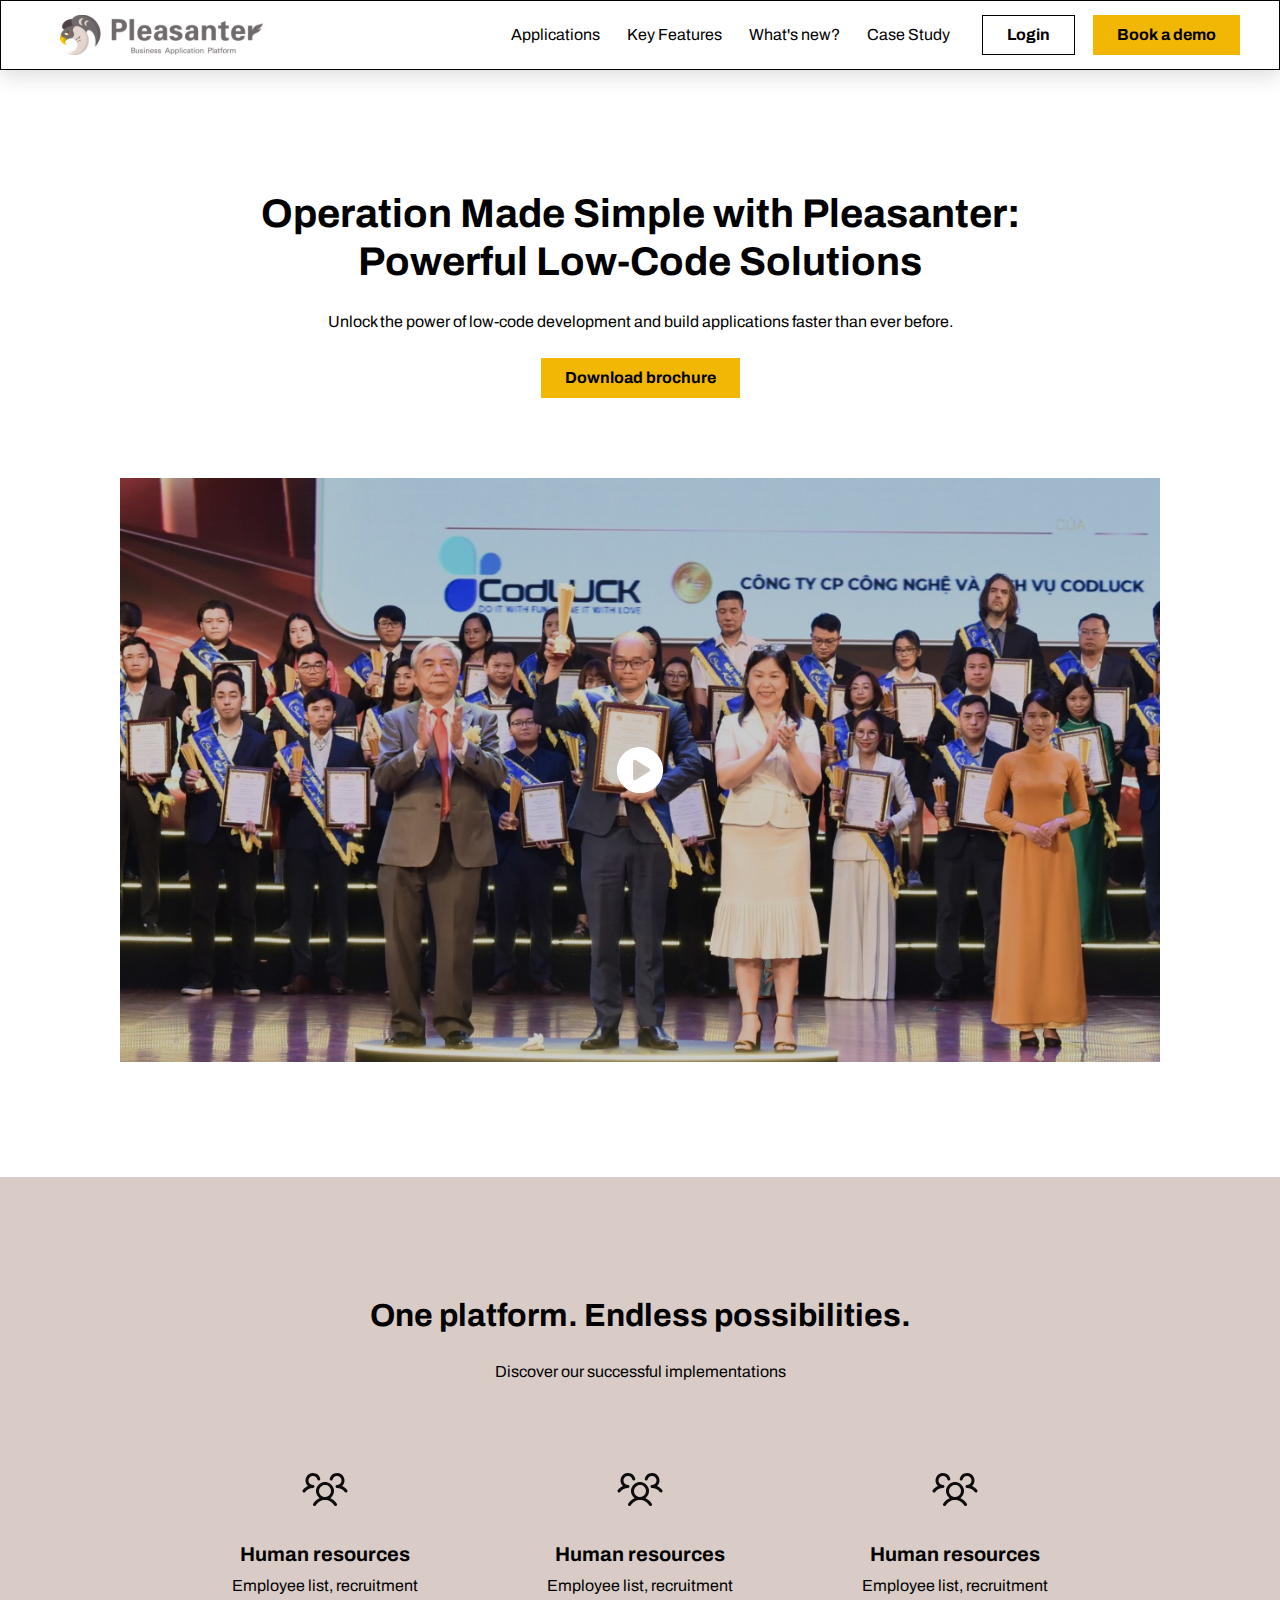
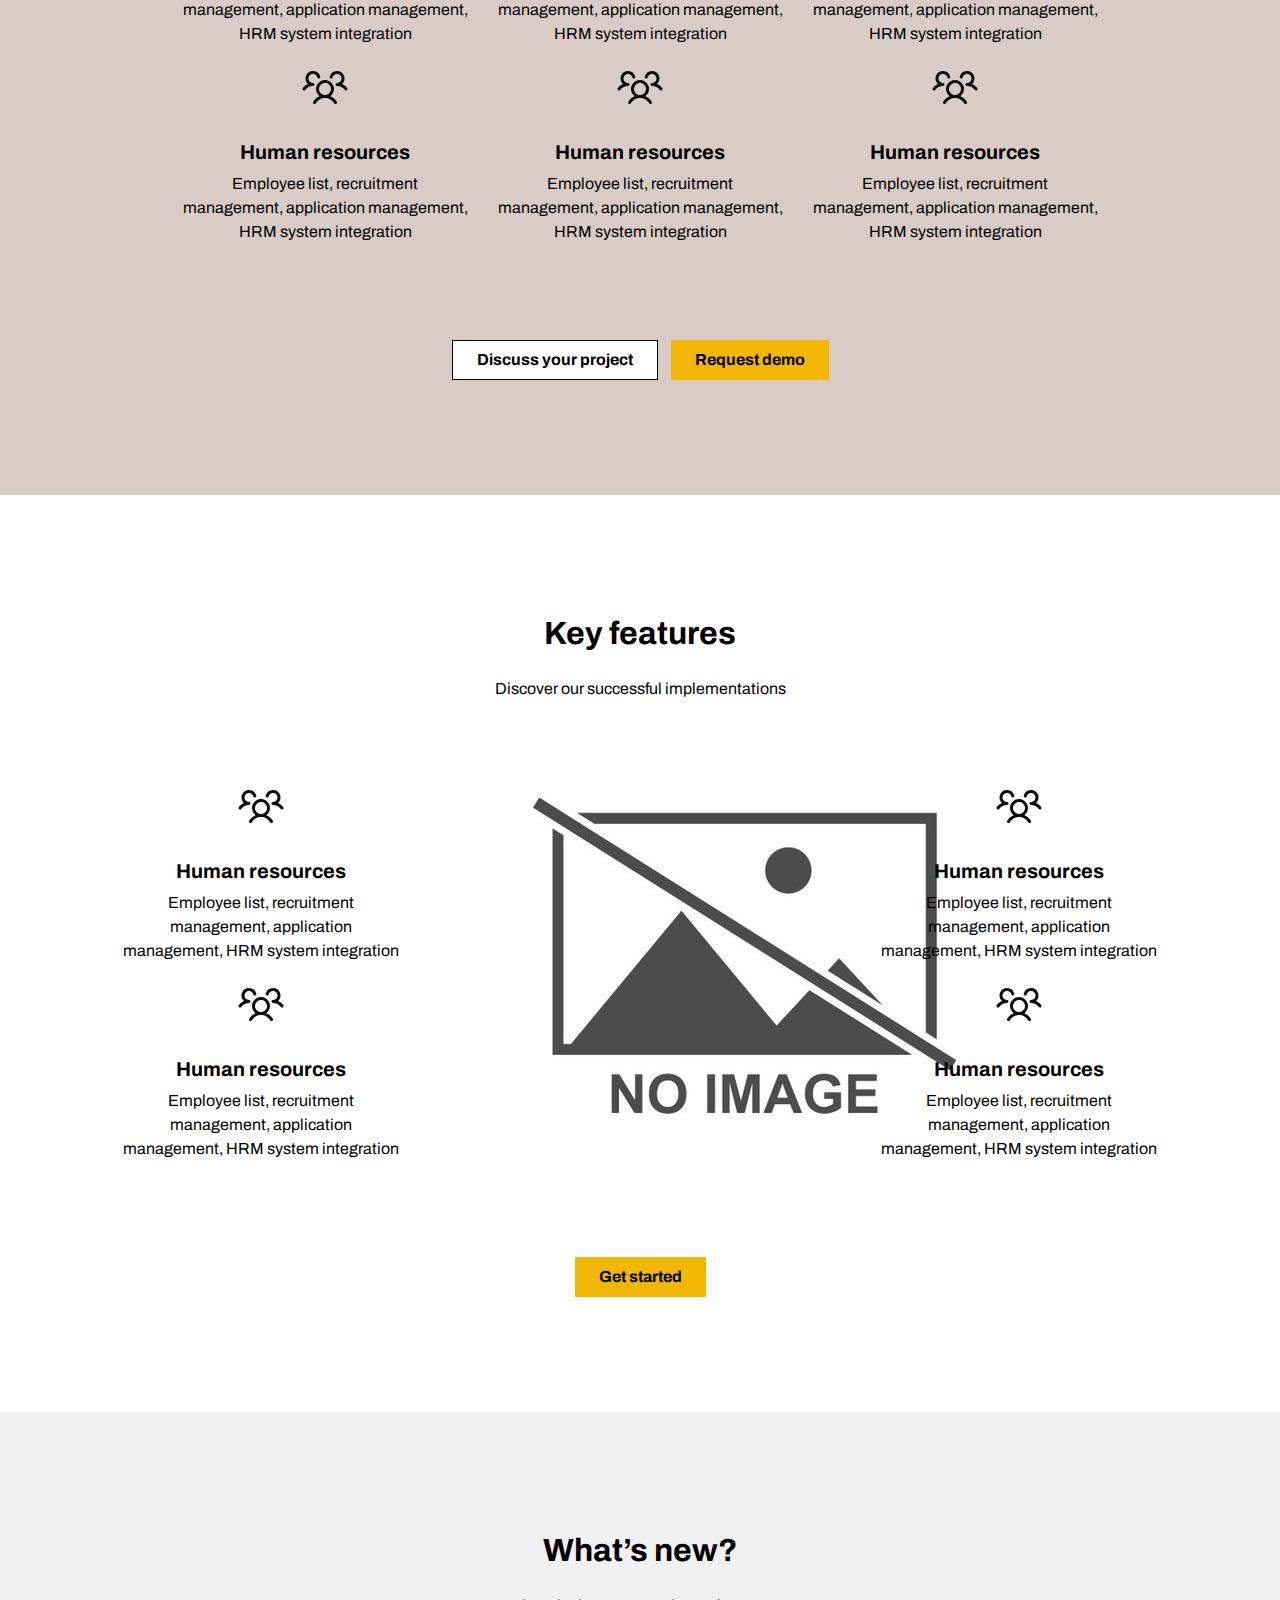
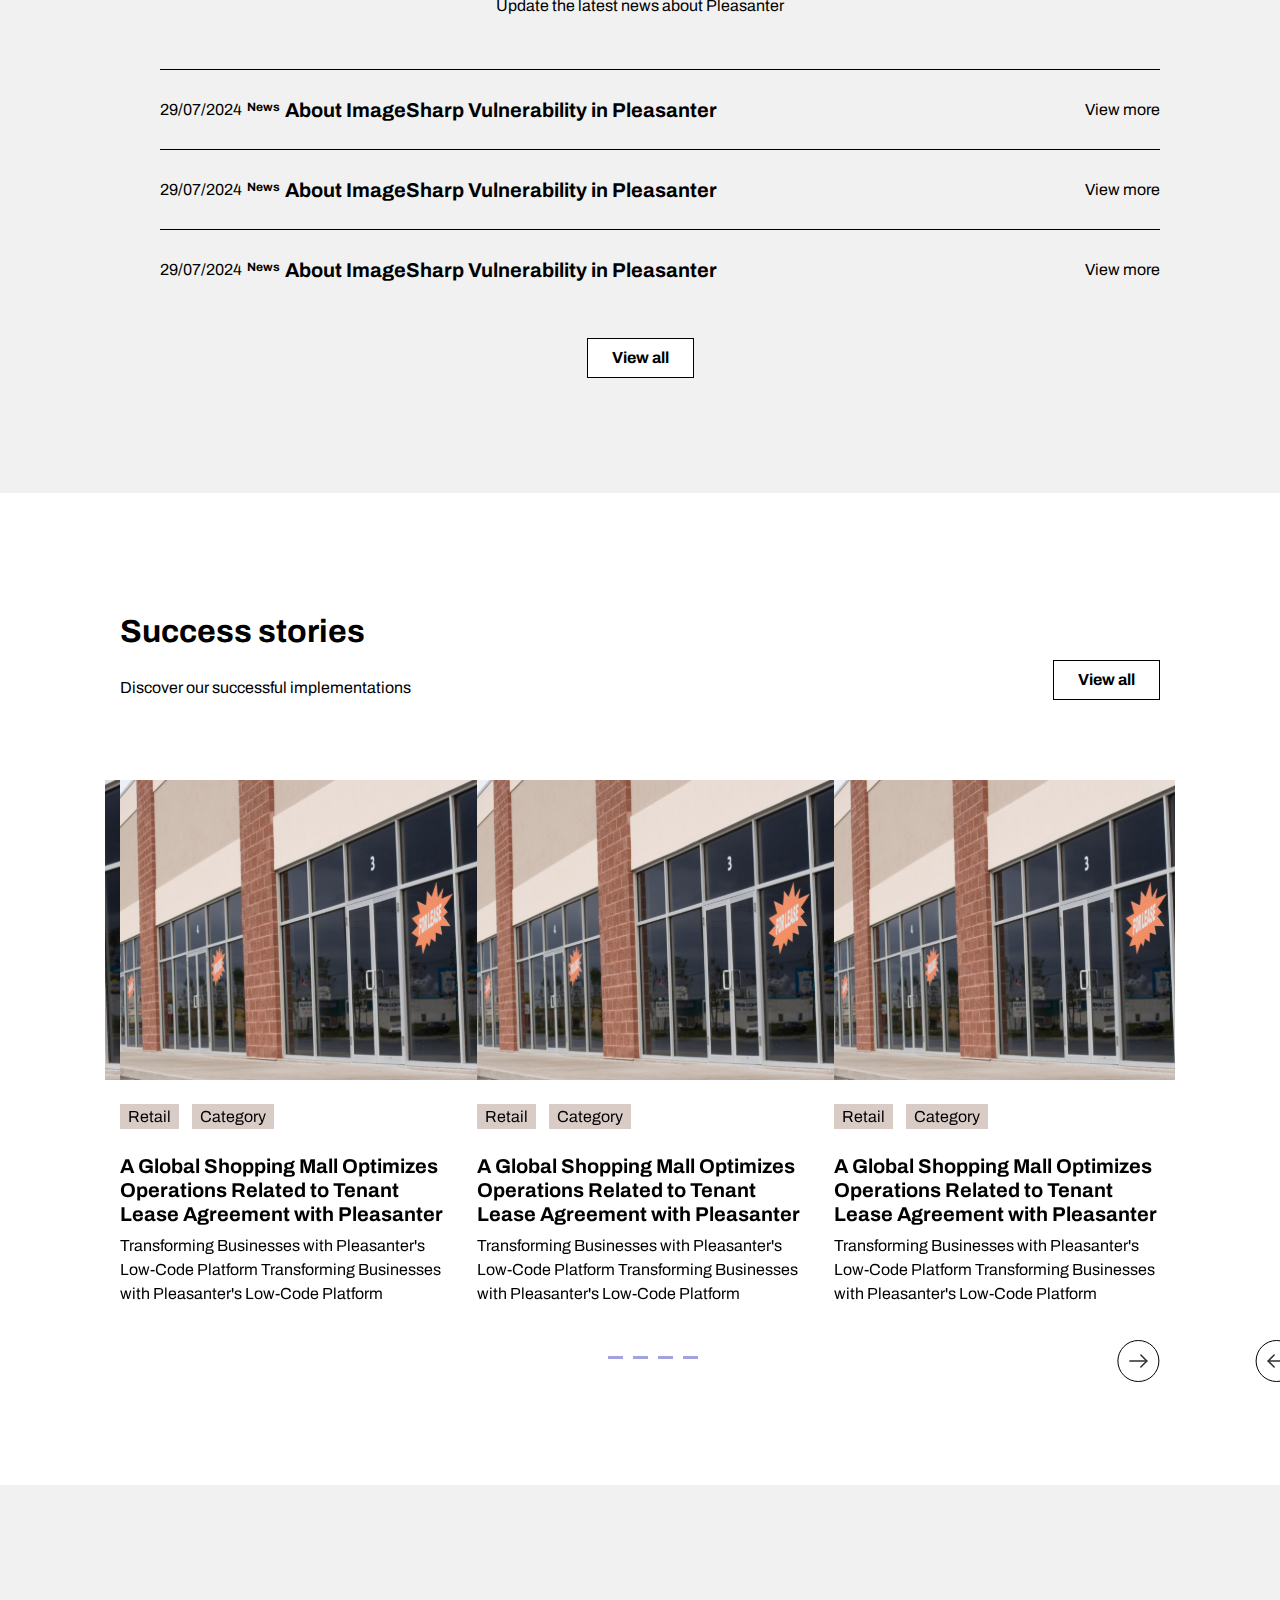
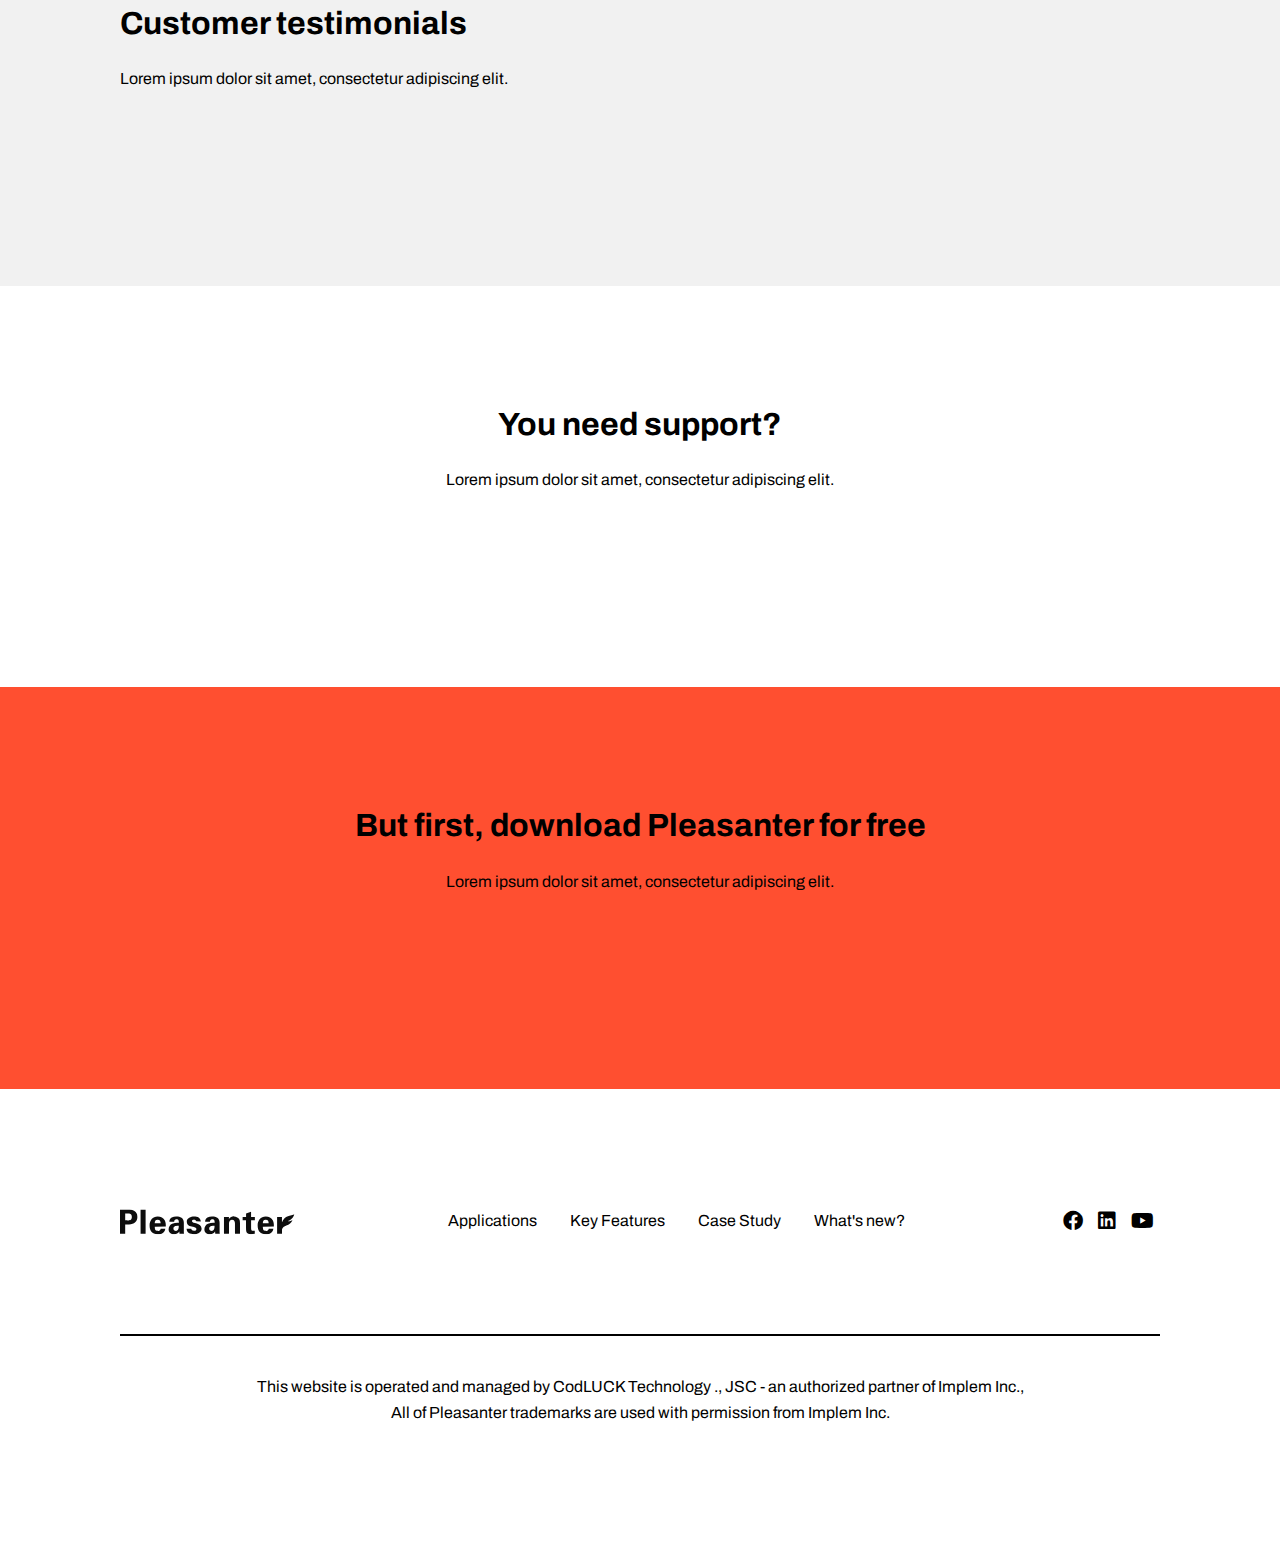
==== index.html @ 424a9604 "first commit" ====
<!DOCTYPE html>
<html lang="en">
<head>
    <meta charset="UTF-8">
    <meta name="viewport" content="width=device-width, initial-scale=1.0">
    <title>Document</title>
    <link href="https://fonts.googleapis.com/css2?family=Archivo:ital,wght@0,100..900;1,100..900&display=swap"
        rel="stylesheet">
    <link rel="stylesheet" href="https://cdnjs.cloudflare.com/ajax/libs/font-awesome/6.0.0-beta3/css/all.min.css">
    <link rel="stylesheet" href="assets/css/main.css">

</head>
<body>
    <header class="header">
        <nav class="header__nav container">
            <a href="/" class="header__logo">
                <img src="assets/images/pleasanter.svg" alt="Pleasanter logo">
            </a>
            <div class="header__links">
                <a href="#">Applications</a>
                <a href="#">Key Features</a>
                <a href="#">What's new?</a>
                <a href="#">Case Study</a>
            </div>

            <button id="login" class="btnWhite">Login</button>
            <button id="book" class="btnYellow">Book a demo</button>
        </nav>
    </header>

    <section class="hero">
        <div class="container__section">
            <div class="hero__content">
                <h1 class="hero__title">Operation Made Simple with Pleasanter: Powerful Low-Code Solutions</h1>
                <p>Unlock the power of low-code development and build applications faster than ever before.</p>
                <button class="btnYellow">Download brochure</button>
            </div>
            <img src="assets/images/hero_image.svg" alt="Hero image" class="hero__image"></img>
        </div>
    </section>

    <section class="platform">
        <div class="container__section">
            <div class="platform__heading">
                <h2 class="platform__title">One platform. Endless possibilities.</h2>
                <p>Discover our successful implementations</p>
            </div>
            <div class="platform__flex">
                <div class="row">
                    <div class="col-sm">
                        <img src="assets/images/icon_platform.svg" alt="icon platform">
                        <h3>Human resources</h3>
                        <p>Employee list, recruitment management, application management, HRM system integration</p>
                    </div>
                    <div class="col-sm">
                        <img src="assets/images/icon_platform.svg" alt="icon platform">
                        <h3>Human resources</h3>
                        <p>Employee list, recruitment management, application management, HRM system integration</p>
                    </div>
                    <div class="col-sm">
                        <img src="assets/images/icon_platform.svg" alt="icon platform">
                        <h3>Human resources</h3>
                        <p>Employee list, recruitment management, application management, HRM system integration</p>
                    </div>
                </div>
                <div class="row">
                    <div class="col-sm">
                        <img src="assets/images/icon_platform.svg" alt="icon platform">
                        <h3>Human resources</h3>
                        <p>Employee list, recruitment management, application management, HRM system integration</p>
                    </div>
                    <div class="col-sm">
                        <img src="assets/images/icon_platform.svg" alt="icon platform">
                        <h3>Human resources</h3>
                        <p>Employee list, recruitment management, application management, HRM system integration</p>
                    </div>
                    <div class="col-sm">
                        <img src="assets/images/icon_platform.svg" alt="icon platform">
                        <h3>Human resources</h3>
                        <p>Employee list, recruitment management, application management, HRM system integration</p>
                    </div>
                </div>
            </div>
            <div class="platform__button">
                <button class="btnWhite">Discuss your project</button>
                <button class="btnYellow">Request demo</button>
            </div>
        </div>
    </section>

    <section class="feature">
        <div class="container__section">
            <div class="feature__heading">
                <h2 class="feature__title">Key features</h2>
                <p>Discover our successful implementations</p>
            </div>
            <div class="feature__flex">
                <div class="row">
                    <div class="col-sm">
                        <img src="assets/images/icon_platform.svg" alt="icon platform">
                        <h3>Human resources</h3>
                        <p>Employee list, recruitment management, application management, HRM system integration</p>
                    </div>
                    <div class="col-5">
                    </div>
                    <div class="col-sm">
                        <img src="assets/images/icon_platform.svg" alt="icon platform">
                        <h3>Human resources</h3>
                        <p>Employee list, recruitment management, application management, HRM system integration</p>
                    </div>
                </div>
                <div class="row">
                    <div class="col-sm">
                        <img src="assets/images/icon_platform.svg" alt="icon platform">
                        <h3>Human resources</h3>
                        <p>Employee list, recruitment management, application management, HRM system integration</p>
                    </div>
                    <div class="col-5">
                    </div>
                    <div class="col-sm">
                        <img src="assets/images/icon_platform.svg" alt="icon platform">
                        <h3>Human resources</h3>
                        <p>Employee list, recruitment management, application management, HRM system integration</p>
                    </div>
                </div>
            </div>
            <button class="btnYellow">Get started</button>
        </div>
    </section>

    <section class="news">
        <div class="container__section">
            <div class="news__heading">
                <h2 class="news__title">What’s new?</h2>
                <p>Update the latest news about Pleasanter</p>
            </div>
            <div>
                <ul class="news__list">
                    <li class="news__item">
                        <div class="news__content">
                            <p>29/07/2024</p>
                            <span class="badge">News</span>
                            <h3>About ImageSharp Vulnerability in Pleasanter</h3>
                        </div>
                        <div>
                            <a href="#">View more</a> 
                        </div>
                    </li>
                    <li class="news__item">
                        <div class="news__content">
                            <p>29/07/2024</p>
                            <span class="badge">News</span>
                            <h3>About ImageSharp Vulnerability in Pleasanter</h3>
                        </div>
                        <div>
                            <a href="#">View more</a>
                        </div>
                    </li>
                    <li class="news__item">
                        <div class="news__content">
                            <p>29/07/2024</p>
                            <span class="badge">News</span>
                            <h3>About ImageSharp Vulnerability in Pleasanter</h3>
                        </div>
                        <div>
                            <a href="#">View more</a>
                        </div>
                    </li>
                </ul>
            </div>
            <button class="news__button btnWhite">View all</button>
        </div>
    </section>

    <section class="story">
        <div class="container__section">
            <div class="story__heading">
                <h2 class="story__title">Success stories</h2>
                <p>Discover our successful implementations</p>
                <button class="btnWhite">View all</button>
            </div>
            <div class="story__list row">
                <div class="story__item">
                    <img src="assets/images/story1.svg" alt="story 1" width="370px" height="300px">
                    <div class="story__tags">
                        <a href="#" class="story__tag">Retail</a>
                        <a href="#" class="story__tag">Category</a>
                    </div>
                    <h3>A Global Shopping Mall Optimizes Operations Related to Tenant Lease Agreement with Pleasanter</h3>
                    <p>Transforming Businesses with Pleasanter's Low-Code Platform
                    Transforming Businesses with Pleasanter's Low-Code Platform</p>
                </div>
                <div class="story__item">
                    <img src="assets/images/story1.svg" alt="story 1" width="370px" height="300px">
                    <div class="story__tags">
                        <a href="#" class="story__tag">Retail</a>
                        <a href="#" class="story__tag">Category</a>
                    </div>
                    <h3>A Global Shopping Mall Optimizes Operations Related to Tenant Lease Agreement with Pleasanter</h3>
                    <p>Transforming Businesses with Pleasanter's Low-Code Platform
                        Transforming Businesses with Pleasanter's Low-Code Platform</p>
                </div>
                <div class="story__item">
                    <img src="assets/images/story1.svg" alt="story 1" width="370px" height="300px">
                    <div class="story__tags">
                        <a href="#" class="story__tag">Retail</a>
                        <a href="#" class="story__tag">Category</a>
                    </div>
                    <h3>A Global Shopping Mall Optimizes Operations Related to Tenant Lease Agreement with Pleasanter</h3>
                    <p>Transforming Businesses with Pleasanter's Low-Code Platform
                        Transforming Businesses with Pleasanter's Low-Code Platform</p>
                </div>
                <div class="story__item">
                    <img src="assets/images/story1.svg" alt="story 1" width="370px" height="300px">
                    <div class="story__tags">
                        <a href="#" class="story__tag">Retail</a>
                        <a href="#" class="story__tag">Category</a>
                    </div>
                    <h3>A Global Shopping Mall Optimizes Operations Related to Tenant Lease Agreement with Pleasanter</h3>
                    <p>Transforming Businesses with Pleasanter's Low-Code Platform
                        Transforming Businesses with Pleasanter's Low-Code Platform</p>
                </div>
                <div class="story__item">
                    <img src="assets/images/story1.svg" alt="story 1" width="370px" height="300px">
                    <div class="story__tags">
                        <a href="#" class="story__tag">Retail</a>
                        <a href="#" class="story__tag">Category</a>
                    </div>
                    <h3>A Global Shopping Mall Optimizes Operations Related to Tenant Lease Agreement with Pleasanter</h3>
                    <p>Transforming Businesses with Pleasanter's Low-Code Platform
                        Transforming Businesses with Pleasanter's Low-Code Platform</p>
                </div>
            </div>
        </div>
    </section>

    <section class="feedback">
        <div class="container__section">
            <div class="feedback__heading">
                <h2 class="feedback__title">Customer testimonials</h2>
                <p>Lorem ipsum dolor sit amet, consectetur adipiscing elit.</p>
            </div>
        </div>
    </section>

    <section class="support">
        <div class="container__section">
            <div class="support__heading">
                <h2 class="support__title">You need support?</h2>
                <p>Lorem ipsum dolor sit amet, consectetur adipiscing elit.</p>
            </div>
        </div>
    </section>

    <section class="download">
        <div class="container__section">
            <div class="download__heading">
                <h2 class="download__title">But first, download Pleasanter for free</h2>
                <p>Lorem ipsum dolor sit amet, consectetur adipiscing elit.</p>
            </div>
        </div>
    </section>

    <footer class="footer">
        <div class="container__section">
            <div class="footer__info">
                <img src="assets/images/footer.svg" alt="pleasanter">
                <div class="footer__links">
                    <a href="#">Applications</a>
                    <a href="#">Key Features</a>
                    <a href="#">Case Study</a>
                    <a href="#">What's new?</a>
                </div>
                <div class="footer__socials">
                    <a href="#"><i class="fab fa-facebook"></i></a>
                    <a href="#"><i class="fab fa-linkedin"></i></a>
                    <a href="#"><i class="fab fa-youtube"></i></a>
                </div>
            </div>
            <div class="footer__last">
                <p>This website is operated and managed by CodLUCK Technology ., JSC - an authorized partner of Implem Inc.,</p>
                <p>All of Pleasanter trademarks are used with permission from Implem Inc.</p>
            </div>
        </div>
    </footer>

    <script src="assets/js/vendor.js"></script>
    <script src="assets/js/main.js"></script>
</body>
</html>
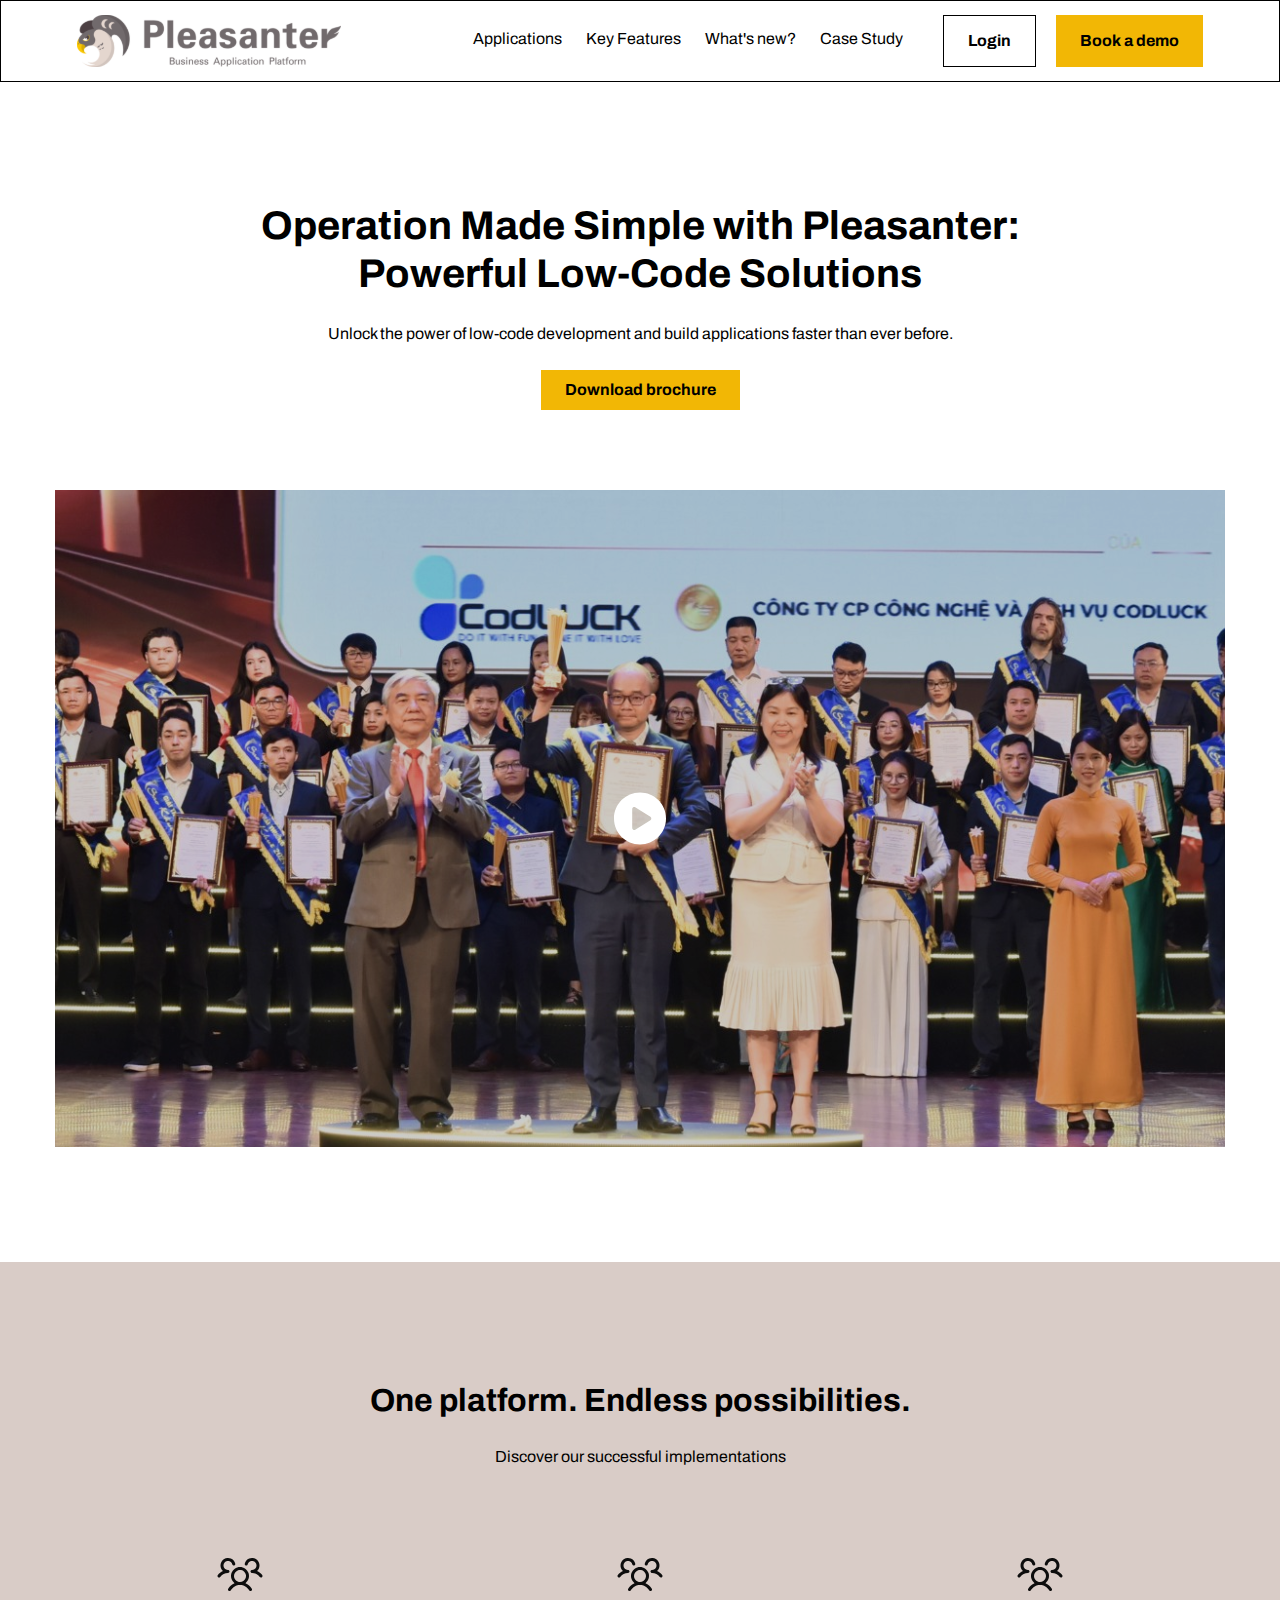
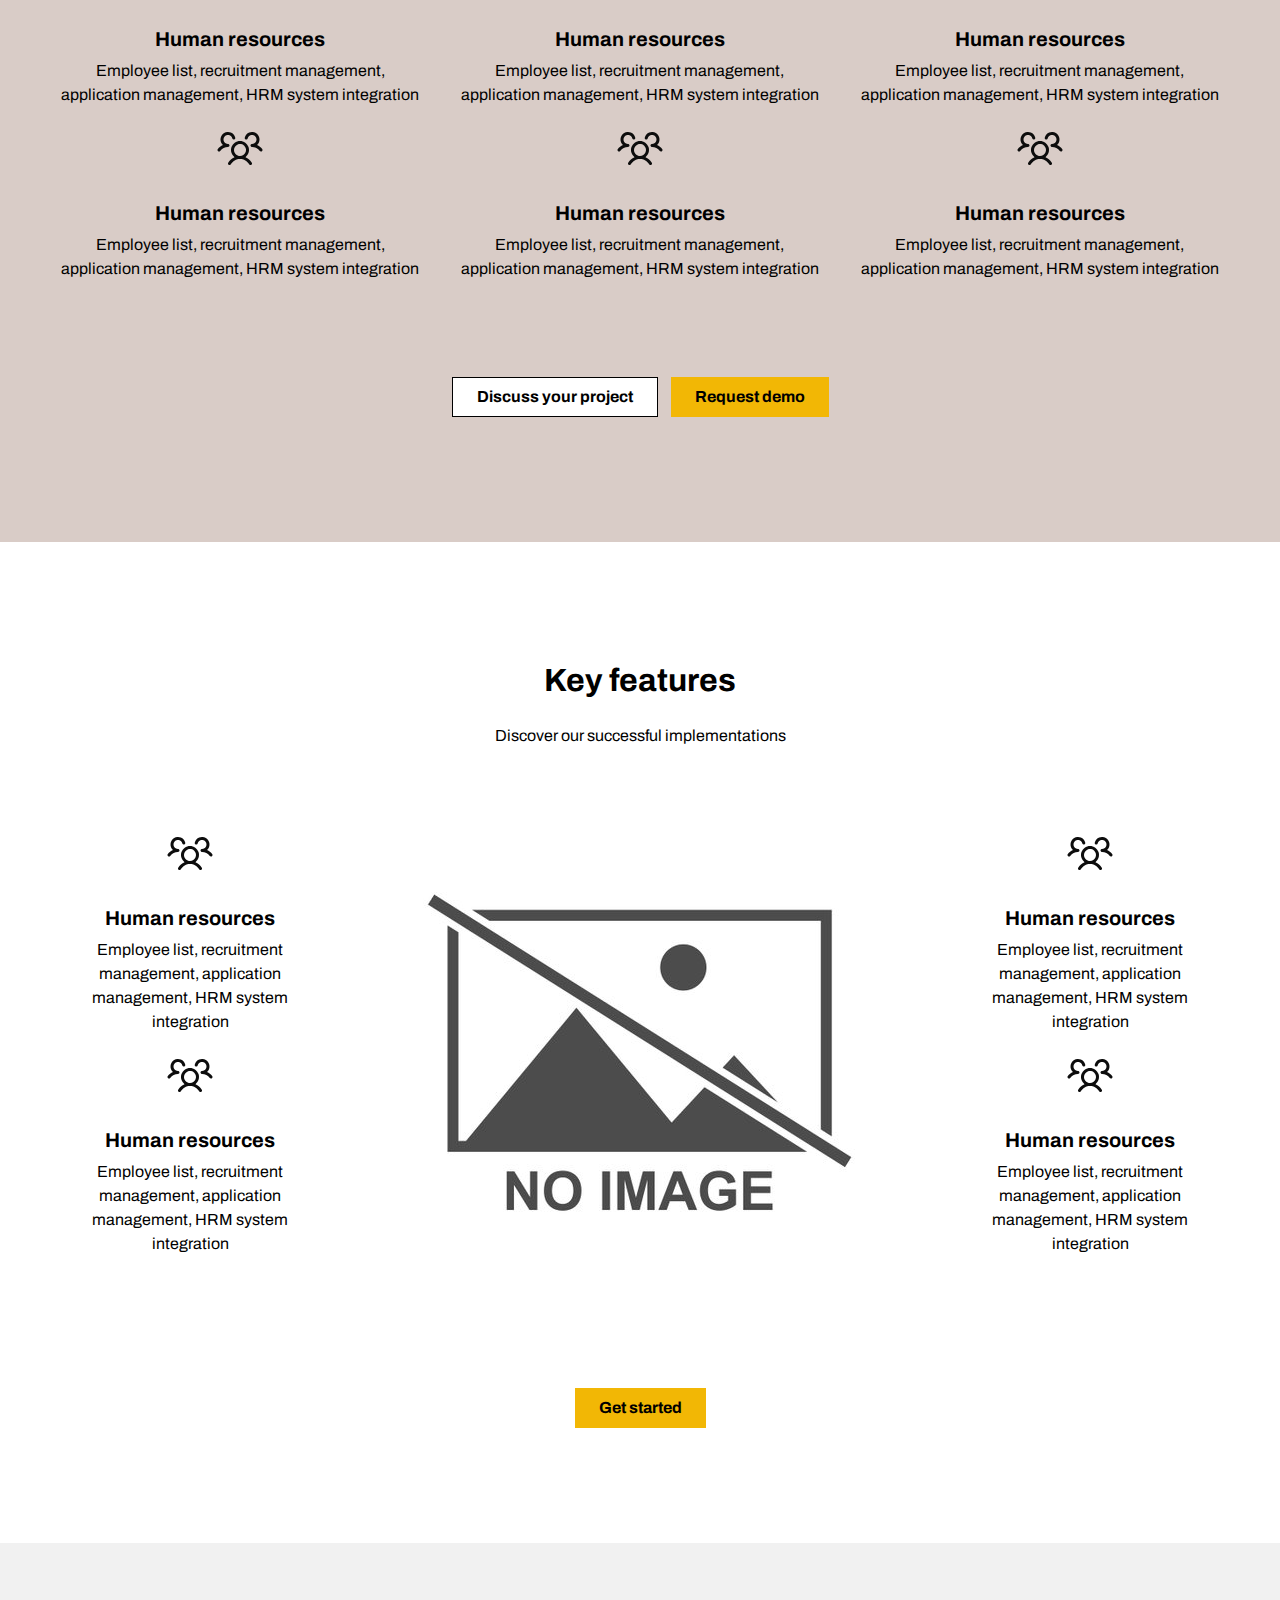
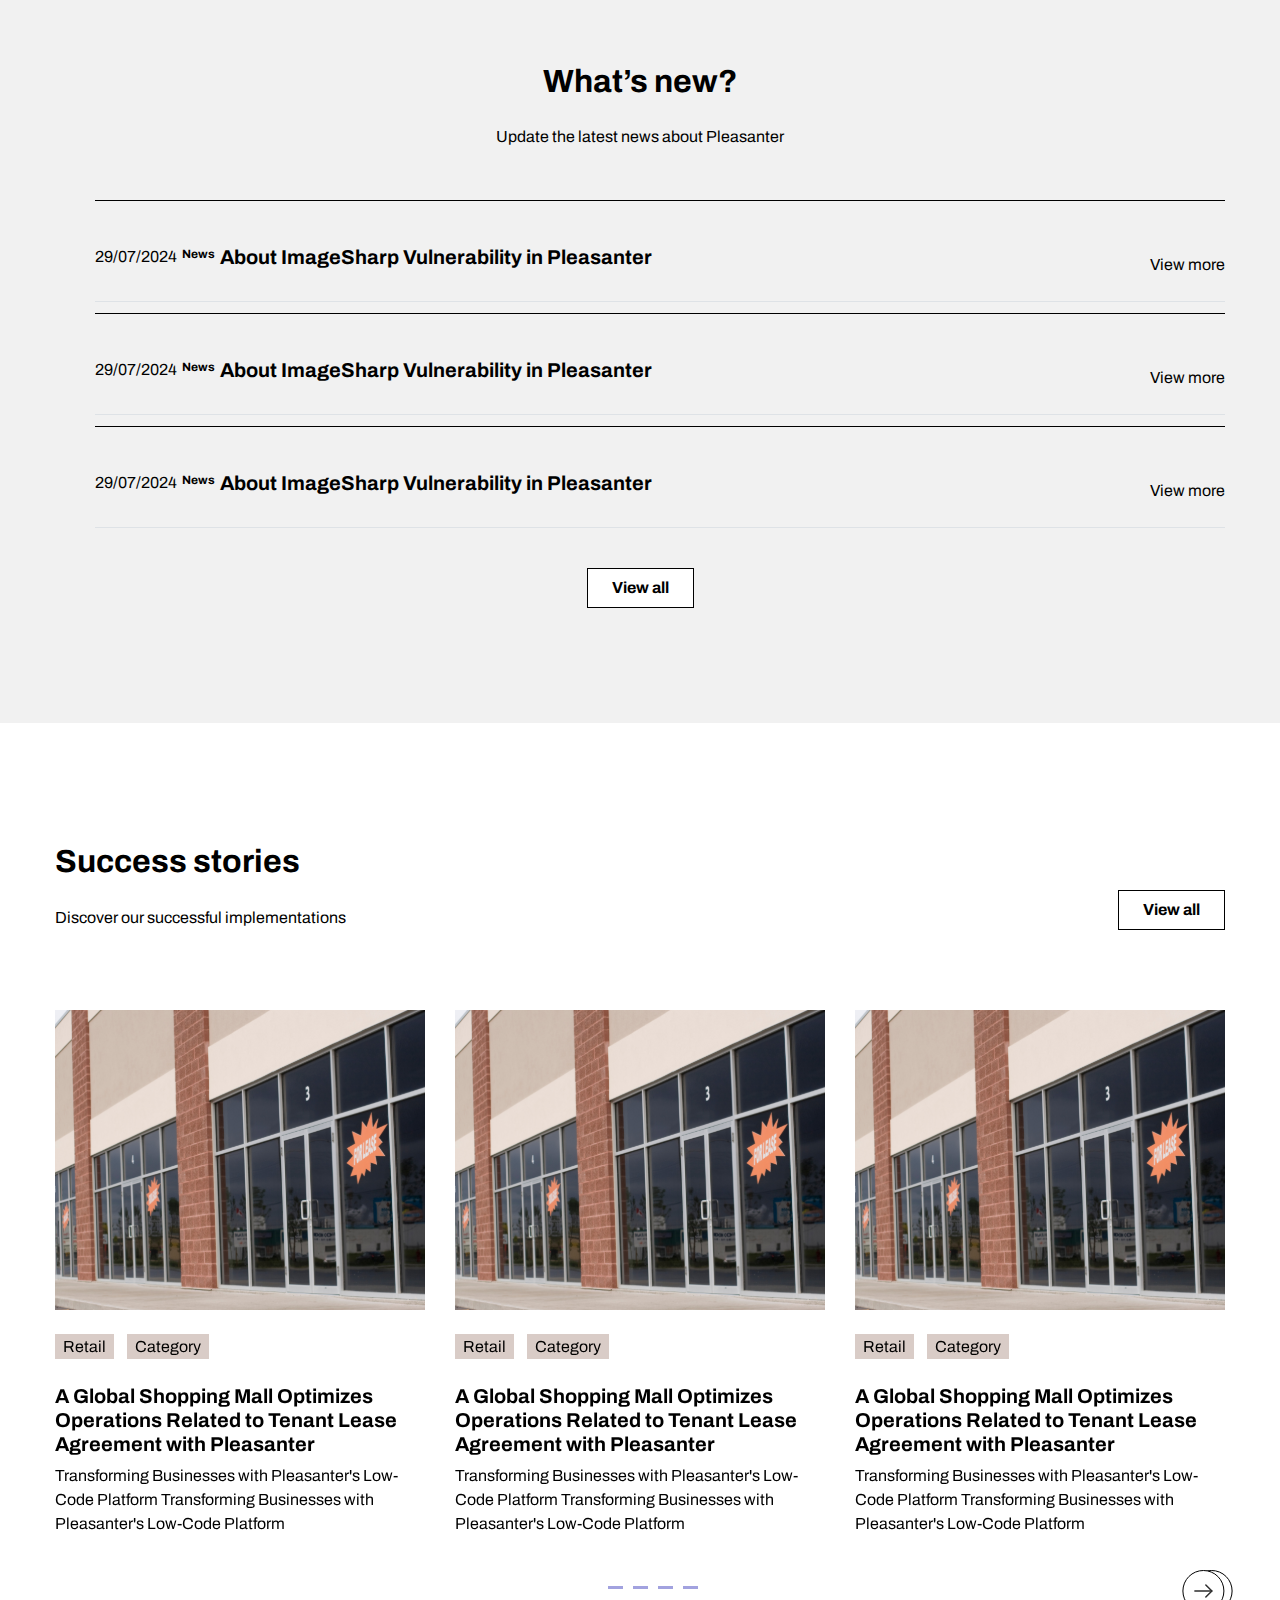
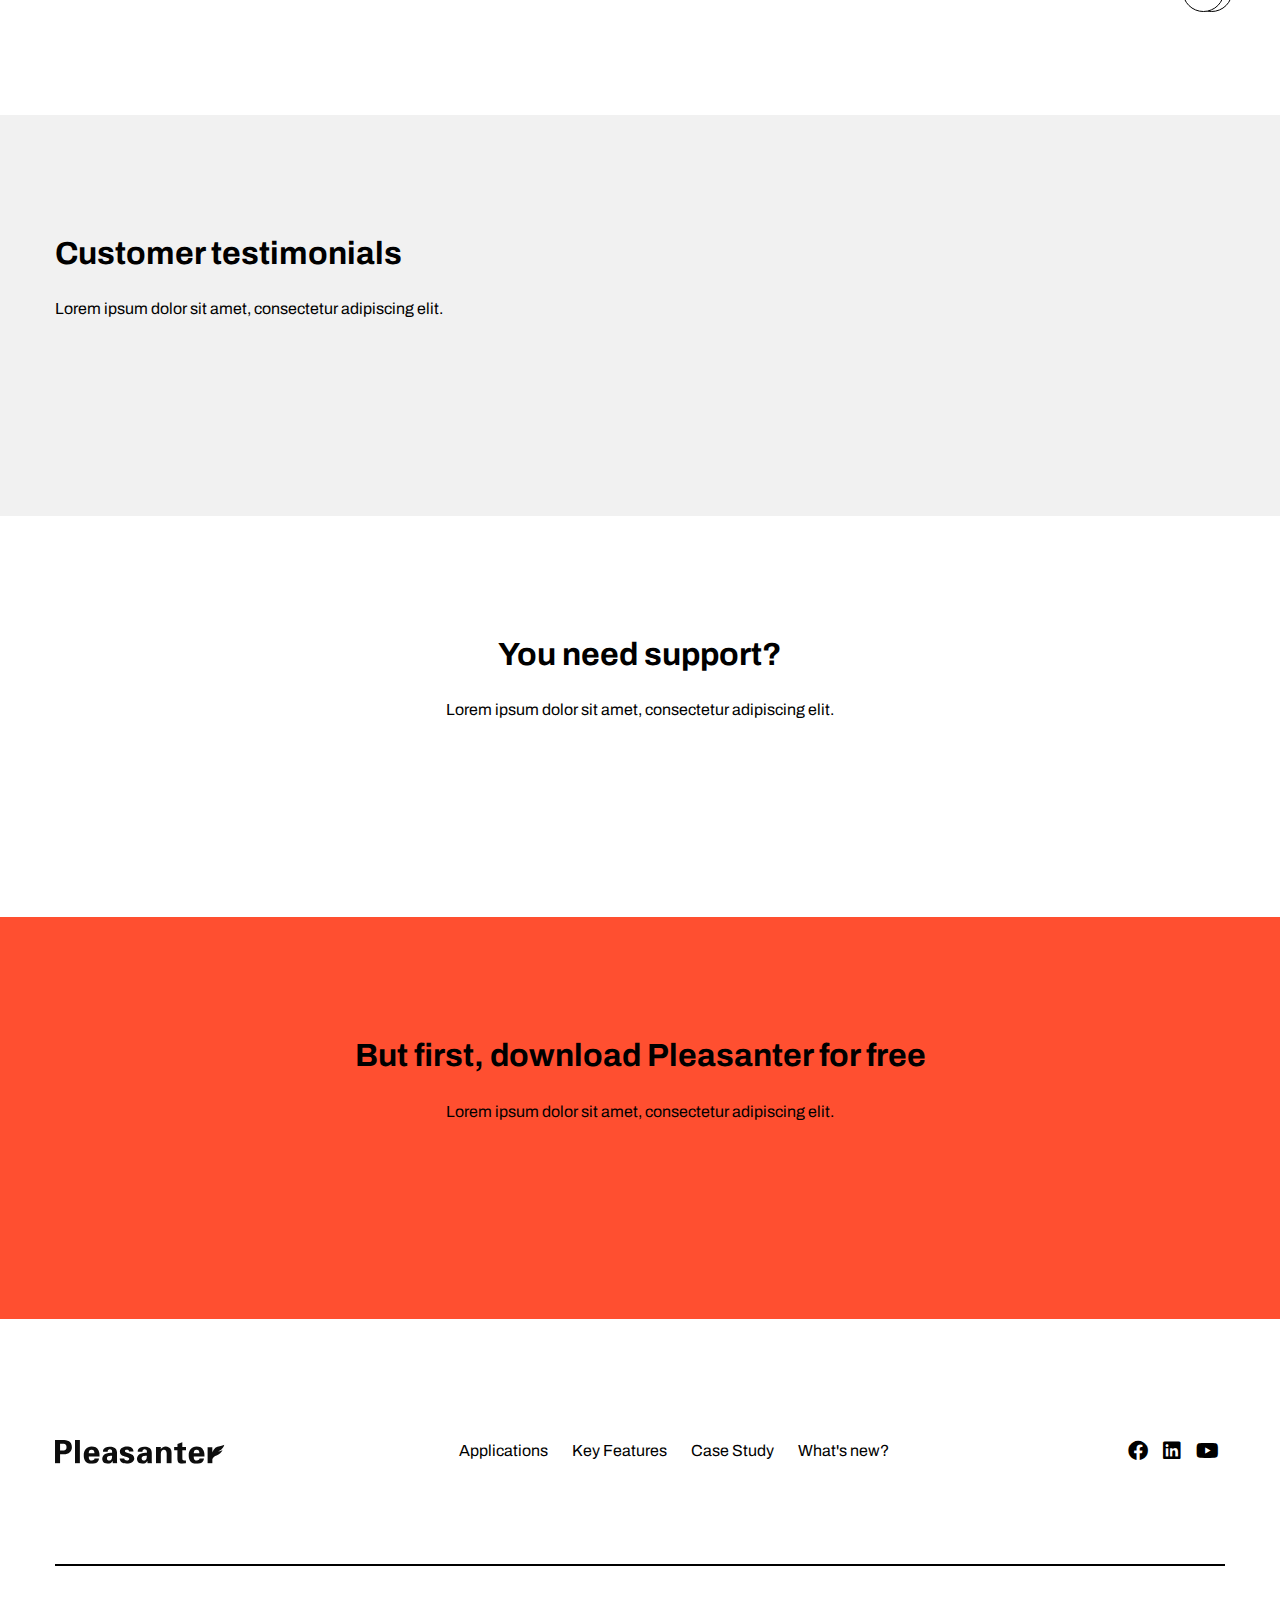
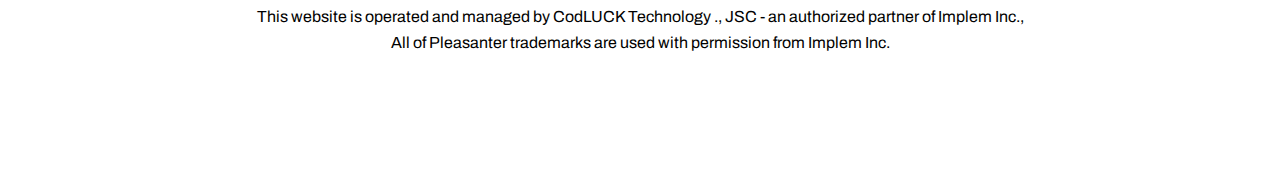
==== commit 41a422d3: "update blog page" ====
--- a/index.html
+++ b/index.html
@@ -12,24 +12,39 @@
 </head>
 <body>
     <header class="header">
-        <nav class="header__nav container">
-            <a href="/" class="header__logo">
-                <img src="assets/images/pleasanter.svg" alt="Pleasanter logo">
-            </a>
-            <div class="header__links">
-                <a href="#">Applications</a>
-                <a href="#">Key Features</a>
-                <a href="#">What's new?</a>
-                <a href="#">Case Study</a>
-            </div>
-
-            <button id="login" class="btnWhite">Login</button>
-            <button id="book" class="btnYellow">Book a demo</button>
-        </nav>
+            <nav class="header__nav d-flex justify-content-around">
+                <a href="/" class="header__logo1">
+                    <img src="assets/images/pleasanter.svg" alt="Pleasanter logo">
+                </a>
+                <div class="header__icon">
+                    <i class="fas fa-bars"></i>
+                </div>
+                <div class="header__right">
+                    <div class="header__links">
+                    <ul>
+                        <li>
+                            <a href="#">Applications</a>
+                        </li>
+                        <li>
+                            <a href="#">Key Features</a>
+                        </li>
+                        <li>
+                            <a href="/views/news.html">What's new?</a>
+                        </li>
+                        <li>
+                            <a href="#">Case Study</a>
+                        </li>
+                    </ul>
+                    </div>
+                    <button id="login" class="btnWhite">Login</button>
+                    <button id="book" class="btnYellow">Book a demo</button>
+                </div>
+
+            </nav>
     </header>
 
     <section class="hero">
-        <div class="container__section">
+        <div class="container">
             <div class="hero__content">
                 <h1 class="hero__title">Operation Made Simple with Pleasanter: Powerful Low-Code Solutions</h1>
                 <p>Unlock the power of low-code development and build applications faster than ever before.</p>
@@ -40,41 +55,39 @@
     </section>
 
     <section class="platform">
-        <div class="container__section">
+        <div class="container">
             <div class="platform__heading">
                 <h2 class="platform__title">One platform. Endless possibilities.</h2>
                 <p>Discover our successful implementations</p>
             </div>
             <div class="platform__flex">
                 <div class="row">
-                    <div class="col-sm">
-                        <img src="assets/images/icon_platform.svg" alt="icon platform">
-                        <h3>Human resources</h3>
-                        <p>Employee list, recruitment management, application management, HRM system integration</p>
-                    </div>
-                    <div class="col-sm">
-                        <img src="assets/images/icon_platform.svg" alt="icon platform">
-                        <h3>Human resources</h3>
-                        <p>Employee list, recruitment management, application management, HRM system integration</p>
-                    </div>
-                    <div class="col-sm">
-                        <img src="assets/images/icon_platform.svg" alt="icon platform">
-                        <h3>Human resources</h3>
-                        <p>Employee list, recruitment management, application management, HRM system integration</p>
-                    </div>
-                </div>
-                <div class="row">
-                    <div class="col-sm">
-                        <img src="assets/images/icon_platform.svg" alt="icon platform">
-                        <h3>Human resources</h3>
-                        <p>Employee list, recruitment management, application management, HRM system integration</p>
-                    </div>
-                    <div class="col-sm">
-                        <img src="assets/images/icon_platform.svg" alt="icon platform">
-                        <h3>Human resources</h3>
-                        <p>Employee list, recruitment management, application management, HRM system integration</p>
-                    </div>
-                    <div class="col-sm">
+                    <div class="col-12 col-md-6 col-lg-4">
+                        <img src="assets/images/icon_platform.svg" alt="icon platform">
+                        <h3>Human resources</h3>
+                        <p>Employee list, recruitment management, application management, HRM system integration</p>
+                    </div>
+                    <div class="col-12 col-md-6 col-lg-4">
+                        <img src="assets/images/icon_platform.svg" alt="icon platform">
+                        <h3>Human resources</h3>
+                        <p>Employee list, recruitment management, application management, HRM system integration</p>
+                    </div>
+                    <div class="col-12 col-md-6 col-lg-4">
+                        <img src="assets/images/icon_platform.svg" alt="icon platform">
+                        <h3>Human resources</h3>
+                        <p>Employee list, recruitment management, application management, HRM system integration</p>
+                    </div>
+                    <div class="col-12 col-md-6 col-lg-4">
+                        <img src="assets/images/icon_platform.svg" alt="icon platform">
+                        <h3>Human resources</h3>
+                        <p>Employee list, recruitment management, application management, HRM system integration</p>
+                    </div>
+                    <div class="col-12 col-md-6 col-lg-4">
+                        <img src="assets/images/icon_platform.svg" alt="icon platform">
+                        <h3>Human resources</h3>
+                        <p>Employee list, recruitment management, application management, HRM system integration</p>
+                    </div>
+                    <div class="col-12 col-md-6 col-lg-4">
                         <img src="assets/images/icon_platform.svg" alt="icon platform">
                         <h3>Human resources</h3>
                         <p>Employee list, recruitment management, application management, HRM system integration</p>
@@ -89,39 +102,40 @@
     </section>
 
     <section class="feature">
-        <div class="container__section">
+        <div class="container">
             <div class="feature__heading">
                 <h2 class="feature__title">Key features</h2>
                 <p>Discover our successful implementations</p>
             </div>
             <div class="feature__flex">
                 <div class="row">
-                    <div class="col-sm">
-                        <img src="assets/images/icon_platform.svg" alt="icon platform">
-                        <h3>Human resources</h3>
-                        <p>Employee list, recruitment management, application management, HRM system integration</p>
-                    </div>
-                    <div class="col-5">
-                    </div>
-                    <div class="col-sm">
-                        <img src="assets/images/icon_platform.svg" alt="icon platform">
-                        <h3>Human resources</h3>
-                        <p>Employee list, recruitment management, application management, HRM system integration</p>
-                    </div>
-                </div>
-                <div class="row">
-                    <div class="col-sm">
-                        <img src="assets/images/icon_platform.svg" alt="icon platform">
-                        <h3>Human resources</h3>
-                        <p>Employee list, recruitment management, application management, HRM system integration</p>
-                    </div>
-                    <div class="col-5">
-                    </div>
-                    <div class="col-sm">
-                        <img src="assets/images/icon_platform.svg" alt="icon platform">
-                        <h3>Human resources</h3>
-                        <p>Employee list, recruitment management, application management, HRM system integration</p>
-                    </div>
+                    <div class="col-lg-3">
+                        <div class="feature__item">
+                            <img src="assets/images/icon_platform.svg" alt="icon platform">
+                            <h3>Human resources</h3>
+                            <p>Employee list, recruitment management, application management, HRM system integration</p>
+                        </div>
+                        <div class="feature__item">
+                            <img src="assets/images/icon_platform.svg" alt="icon platform">
+                            <h3>Human resources</h3>
+                            <p>Employee list, recruitment management, application management, HRM system integration</p>
+                        </div>
+                    </div>
+                    <div class="col-lg-6">
+                        <img src="assets/images/no_image.jpg" alt="placeholder">
+                    </div>
+                    <div class="col-lg-3">
+                      <div class="feature__item">
+                            <img src="assets/images/icon_platform.svg" alt="icon platform">
+                            <h3>Human resources</h3>
+                            <p>Employee list, recruitment management, application management, HRM system integration</p>
+                        </div>
+                        <div class="feature__item">
+                            <img src="assets/images/icon_platform.svg" alt="icon platform">
+                            <h3>Human resources</h3>
+                            <p>Employee list, recruitment management, application management, HRM system integration</p>
+                        </div>
+                    </div> 
                 </div>
             </div>
             <button class="btnYellow">Get started</button>
@@ -129,14 +143,15 @@
     </section>
 
     <section class="news">
-        <div class="container__section">
+        <div class="container">
             <div class="news__heading">
                 <h2 class="news__title">What’s new?</h2>
                 <p>Update the latest news about Pleasanter</p>
             </div>
-            <div>
+            <div class="row">
+                 <div class="col-12">
                 <ul class="news__list">
-                    <li class="news__item">
+                    <li class="news__item d-flex justify-content-between align-items-center border-bottom py-3">
                         <div class="news__content">
                             <p>29/07/2024</p>
                             <span class="badge">News</span>
@@ -146,7 +161,7 @@
                             <a href="#">View more</a> 
                         </div>
                     </li>
-                    <li class="news__item">
+                    <li class="news__item d-flex justify-content-between align-items-center border-bottom py-3">
                         <div class="news__content">
                             <p>29/07/2024</p>
                             <span class="badge">News</span>
@@ -156,7 +171,7 @@
                             <a href="#">View more</a>
                         </div>
                     </li>
-                    <li class="news__item">
+                    <li class="news__item d-flex justify-content-between align-items-center border-bottom py-3">
                         <div class="news__content">
                             <p>29/07/2024</p>
                             <span class="badge">News</span>
@@ -167,13 +182,14 @@
                         </div>
                     </li>
                 </ul>
+                </div>
             </div>
             <button class="news__button btnWhite">View all</button>
         </div>
     </section>
 
     <section class="story">
-        <div class="container__section">
+        <div class="container">
             <div class="story__heading">
                 <h2 class="story__title">Success stories</h2>
                 <p>Discover our successful implementations</p>
@@ -181,7 +197,7 @@
             </div>
             <div class="story__list row">
                 <div class="story__item">
-                    <img src="assets/images/story1.svg" alt="story 1" width="370px" height="300px">
+                    <img src="assets/images/story1.svg" alt="story 1" width=100%>
                     <div class="story__tags">
                         <a href="#" class="story__tag">Retail</a>
                         <a href="#" class="story__tag">Category</a>
@@ -191,7 +207,7 @@
                     Transforming Businesses with Pleasanter's Low-Code Platform</p>
                 </div>
                 <div class="story__item">
-                    <img src="assets/images/story1.svg" alt="story 1" width="370px" height="300px">
+                    <img src="assets/images/story1.svg" alt="story 1" width=100%>
                     <div class="story__tags">
                         <a href="#" class="story__tag">Retail</a>
                         <a href="#" class="story__tag">Category</a>
@@ -201,7 +217,7 @@
                         Transforming Businesses with Pleasanter's Low-Code Platform</p>
                 </div>
                 <div class="story__item">
-                    <img src="assets/images/story1.svg" alt="story 1" width="370px" height="300px">
+                    <img src="assets/images/story1.svg" alt="story 1" width=100%>
                     <div class="story__tags">
                         <a href="#" class="story__tag">Retail</a>
                         <a href="#" class="story__tag">Category</a>
@@ -211,7 +227,7 @@
                         Transforming Businesses with Pleasanter's Low-Code Platform</p>
                 </div>
                 <div class="story__item">
-                    <img src="assets/images/story1.svg" alt="story 1" width="370px" height="300px">
+                    <img src="assets/images/story1.svg" alt="story 1" width=100%>
                     <div class="story__tags">
                         <a href="#" class="story__tag">Retail</a>
                         <a href="#" class="story__tag">Category</a>
@@ -221,7 +237,7 @@
                         Transforming Businesses with Pleasanter's Low-Code Platform</p>
                 </div>
                 <div class="story__item">
-                    <img src="assets/images/story1.svg" alt="story 1" width="370px" height="300px">
+                    <img src="assets/images/story1.svg" alt="story 1" width=100%>
                     <div class="story__tags">
                         <a href="#" class="story__tag">Retail</a>
                         <a href="#" class="story__tag">Category</a>
@@ -235,7 +251,7 @@
     </section>
 
     <section class="feedback">
-        <div class="container__section">
+        <div class="container">
             <div class="feedback__heading">
                 <h2 class="feedback__title">Customer testimonials</h2>
                 <p>Lorem ipsum dolor sit amet, consectetur adipiscing elit.</p>
@@ -244,7 +260,7 @@
     </section>
 
     <section class="support">
-        <div class="container__section">
+        <div class="container">
             <div class="support__heading">
                 <h2 class="support__title">You need support?</h2>
                 <p>Lorem ipsum dolor sit amet, consectetur adipiscing elit.</p>
@@ -253,7 +269,7 @@
     </section>
 
     <section class="download">
-        <div class="container__section">
+        <div class="container">
             <div class="download__heading">
                 <h2 class="download__title">But first, download Pleasanter for free</h2>
                 <p>Lorem ipsum dolor sit amet, consectetur adipiscing elit.</p>
@@ -262,9 +278,11 @@
     </section>
 
     <footer class="footer">
-        <div class="container__section">
+        <div class="container">
             <div class="footer__info">
-                <img src="assets/images/footer.svg" alt="pleasanter">
+                <a href="/" class="header__logo">
+                    <img src="assets/images/footer.svg" alt="pleasanter" width="170px">
+                </a>
                 <div class="footer__links">
                     <a href="#">Applications</a>
                     <a href="#">Key Features</a>
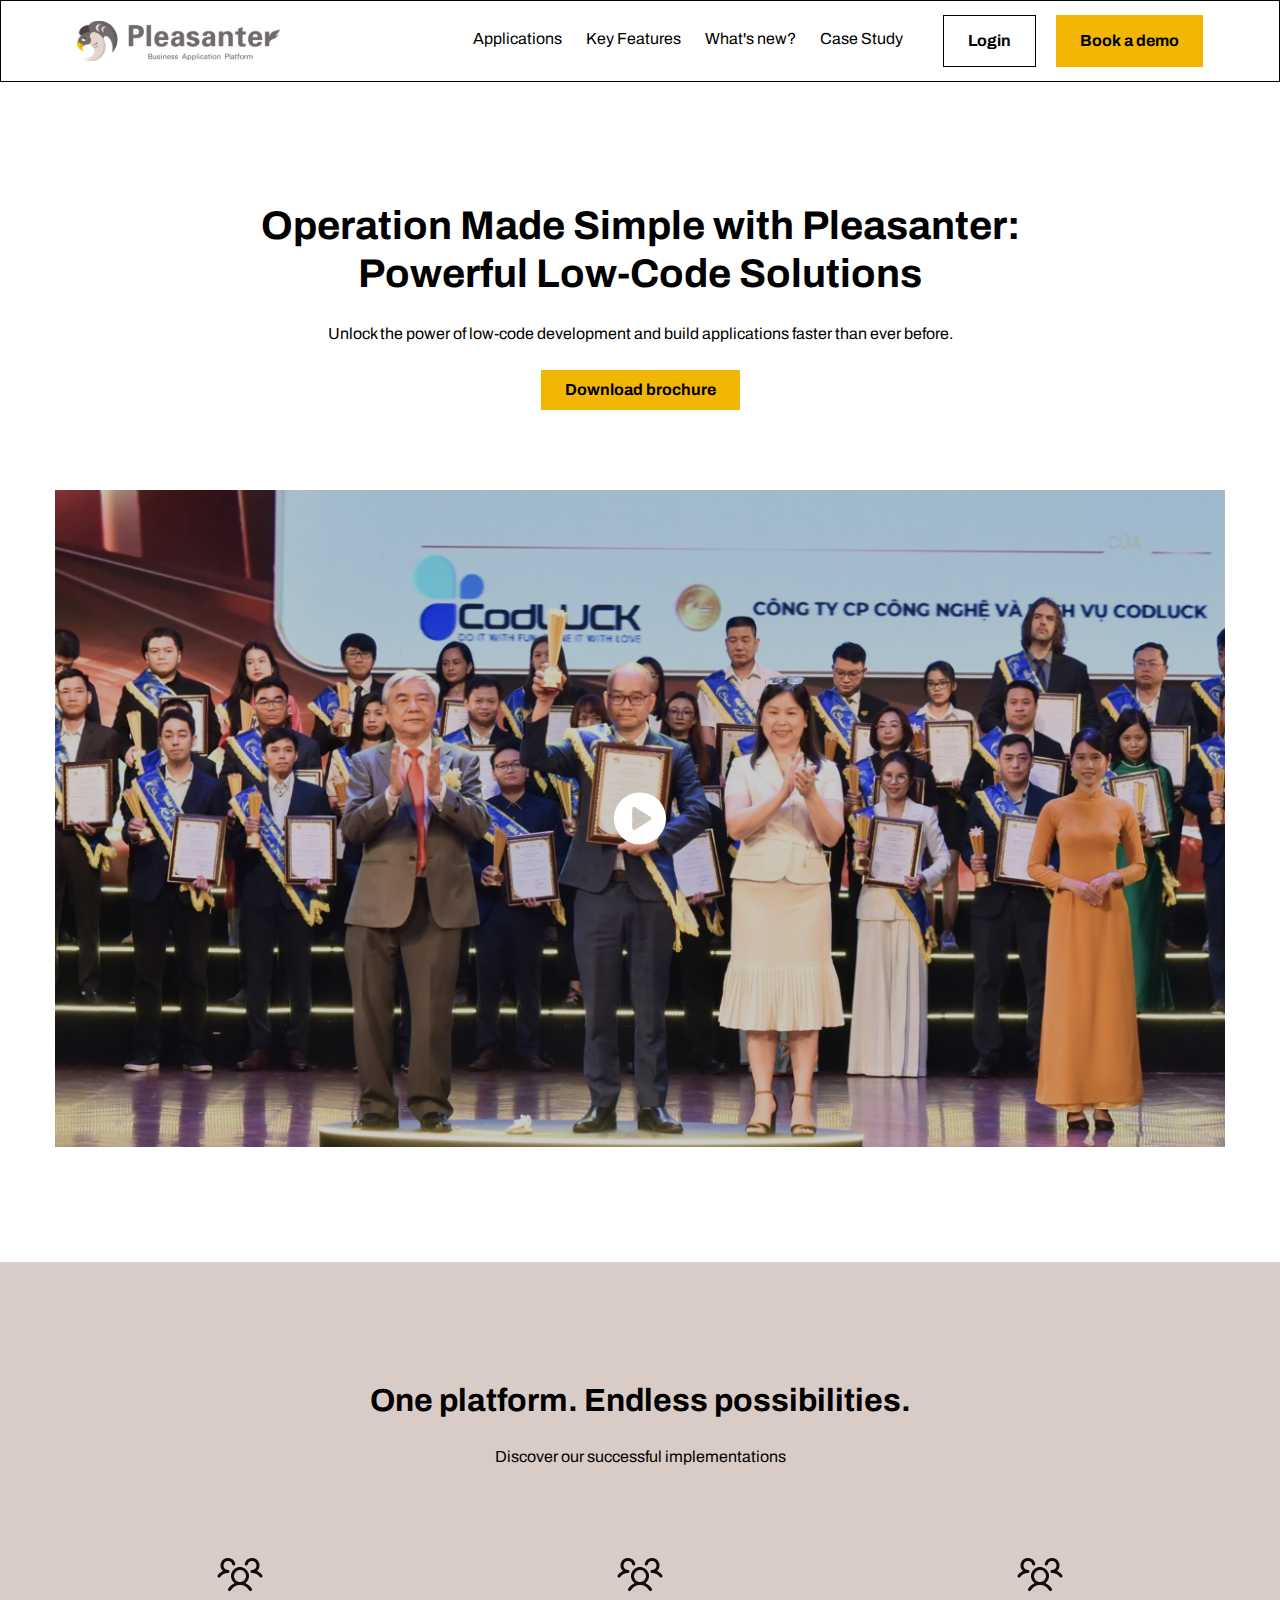
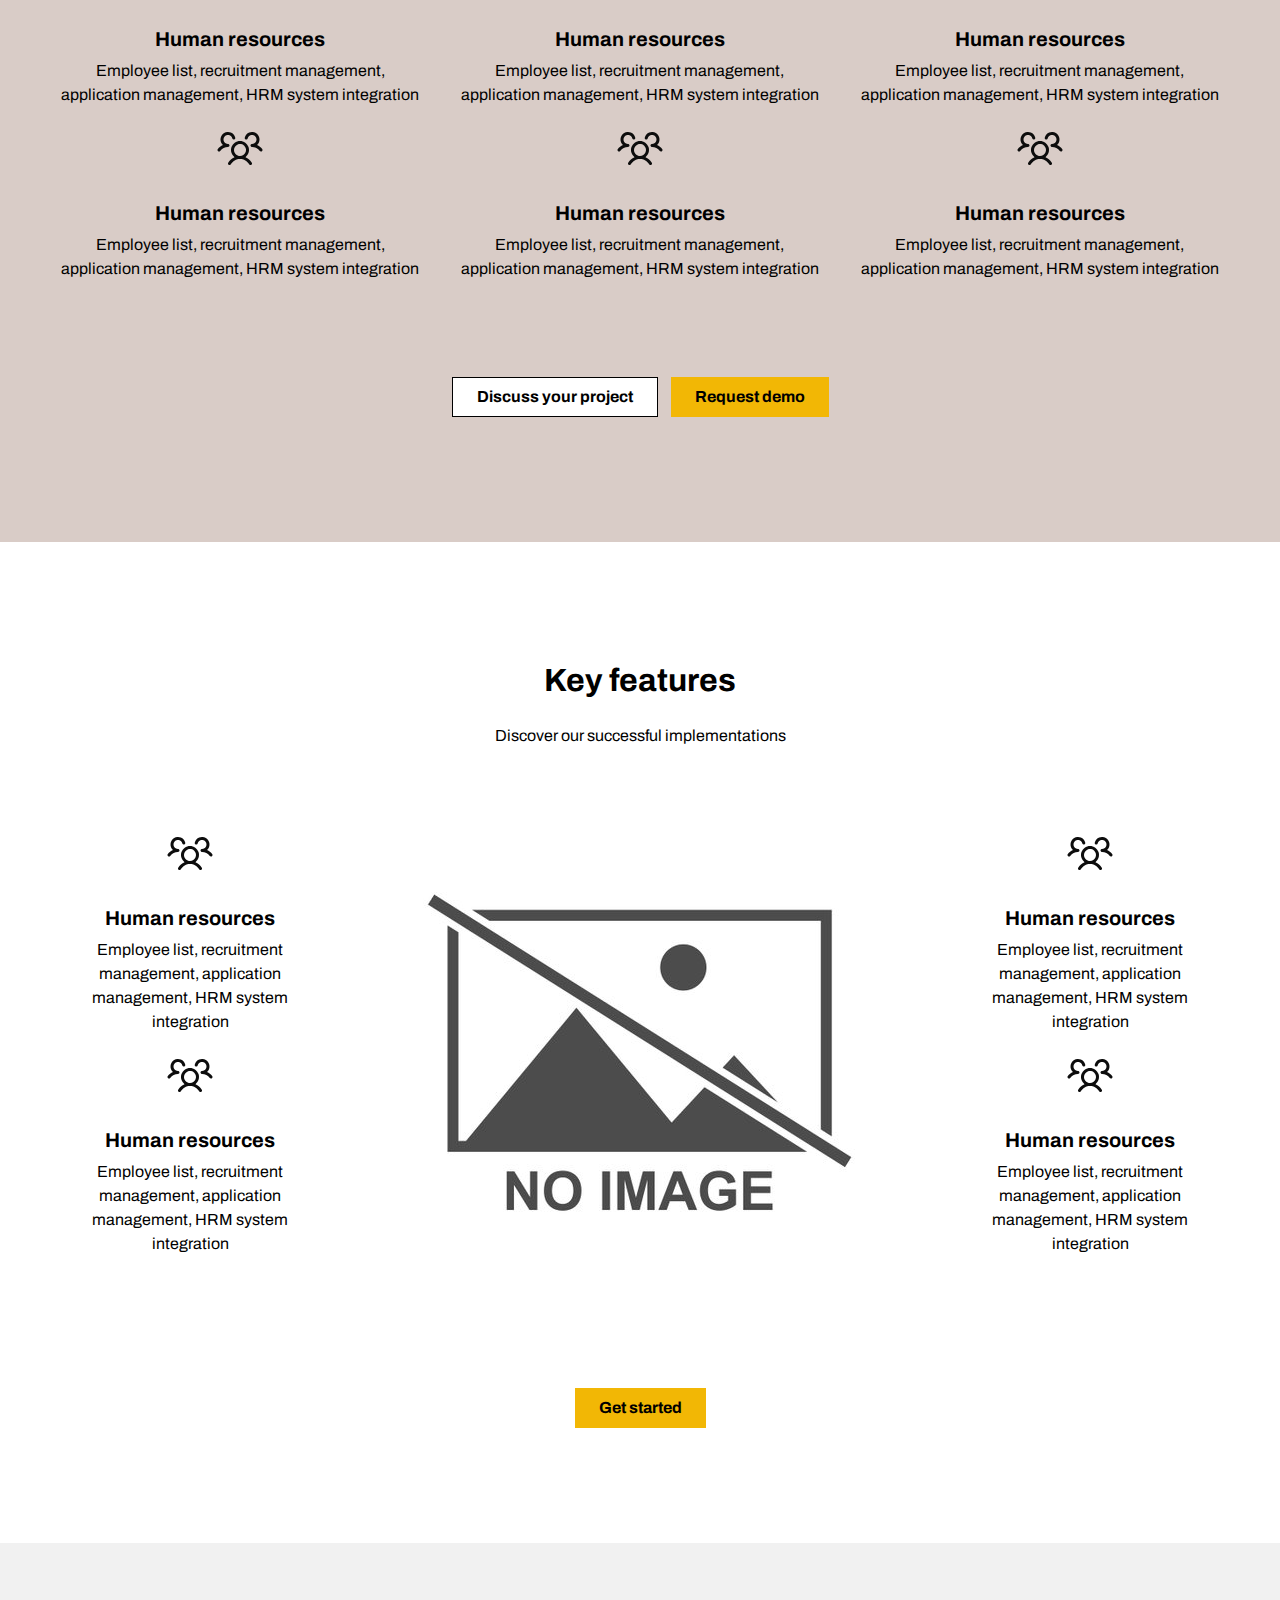
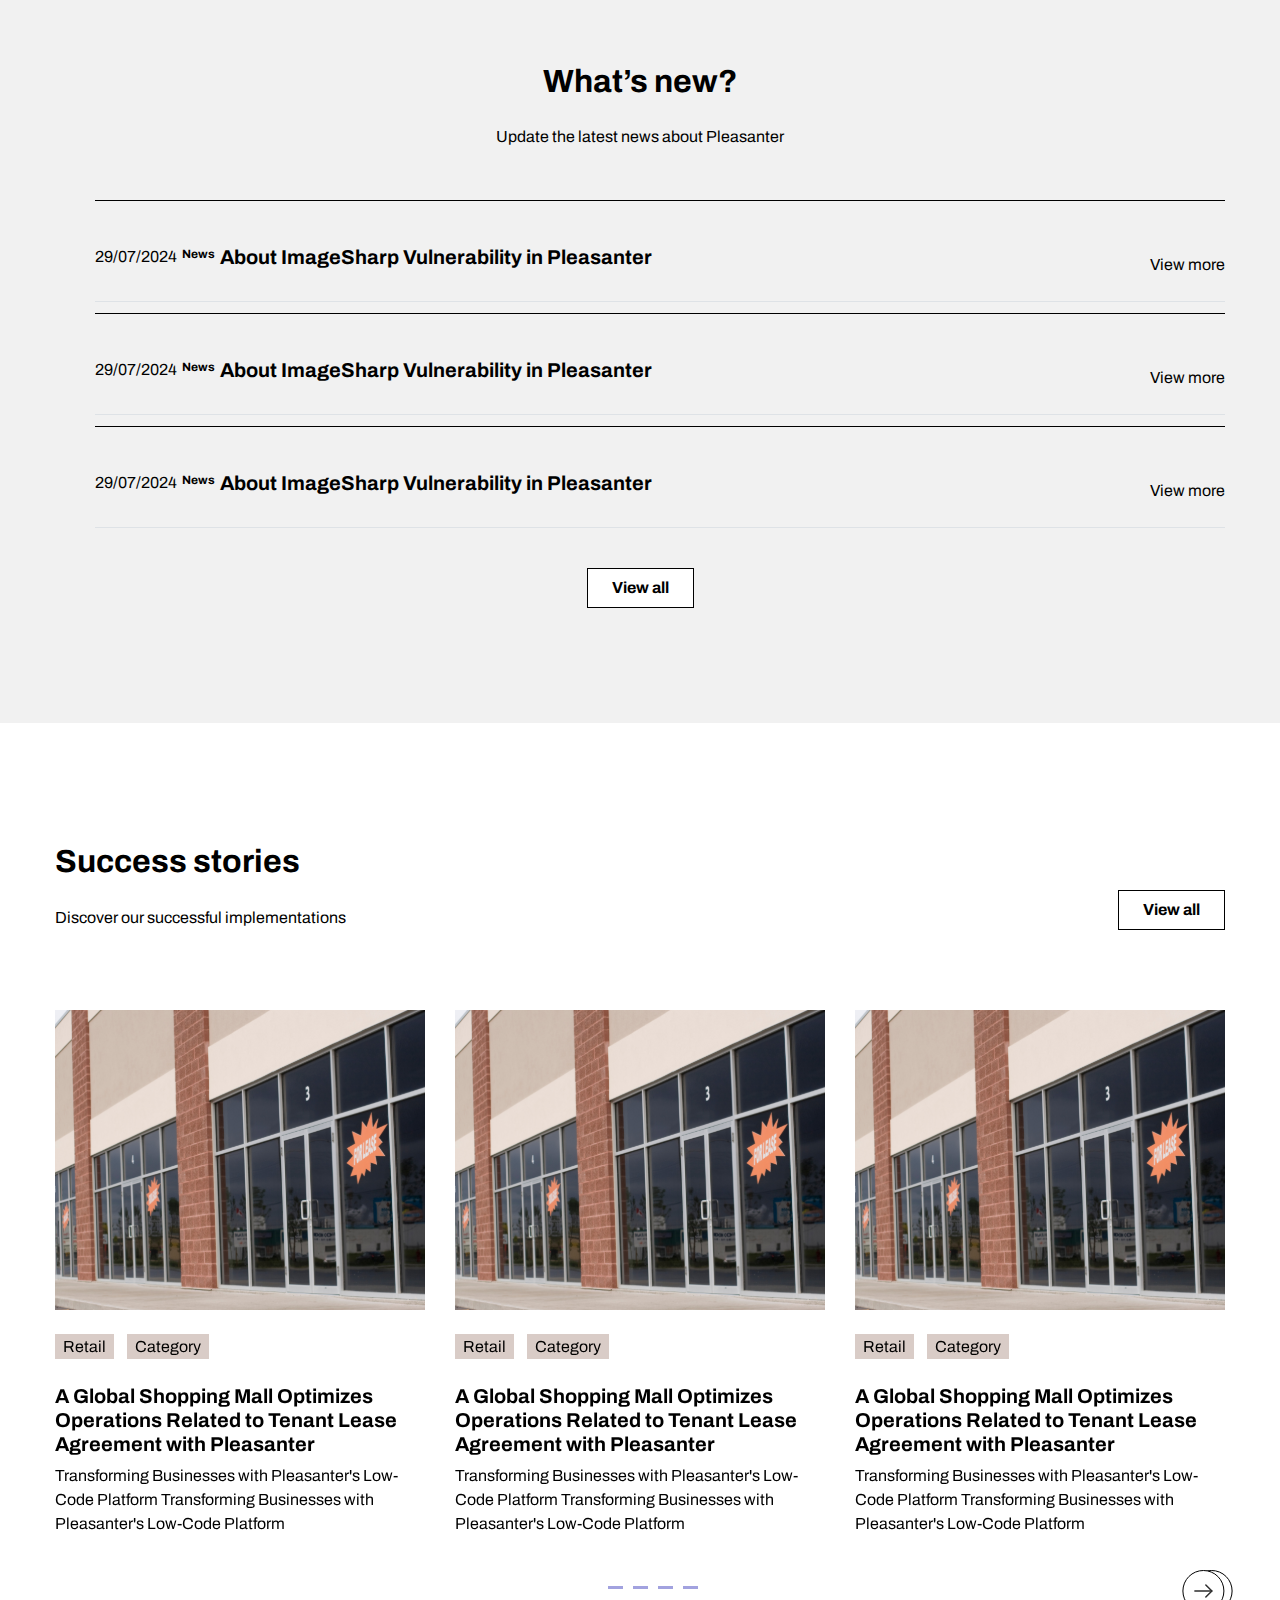
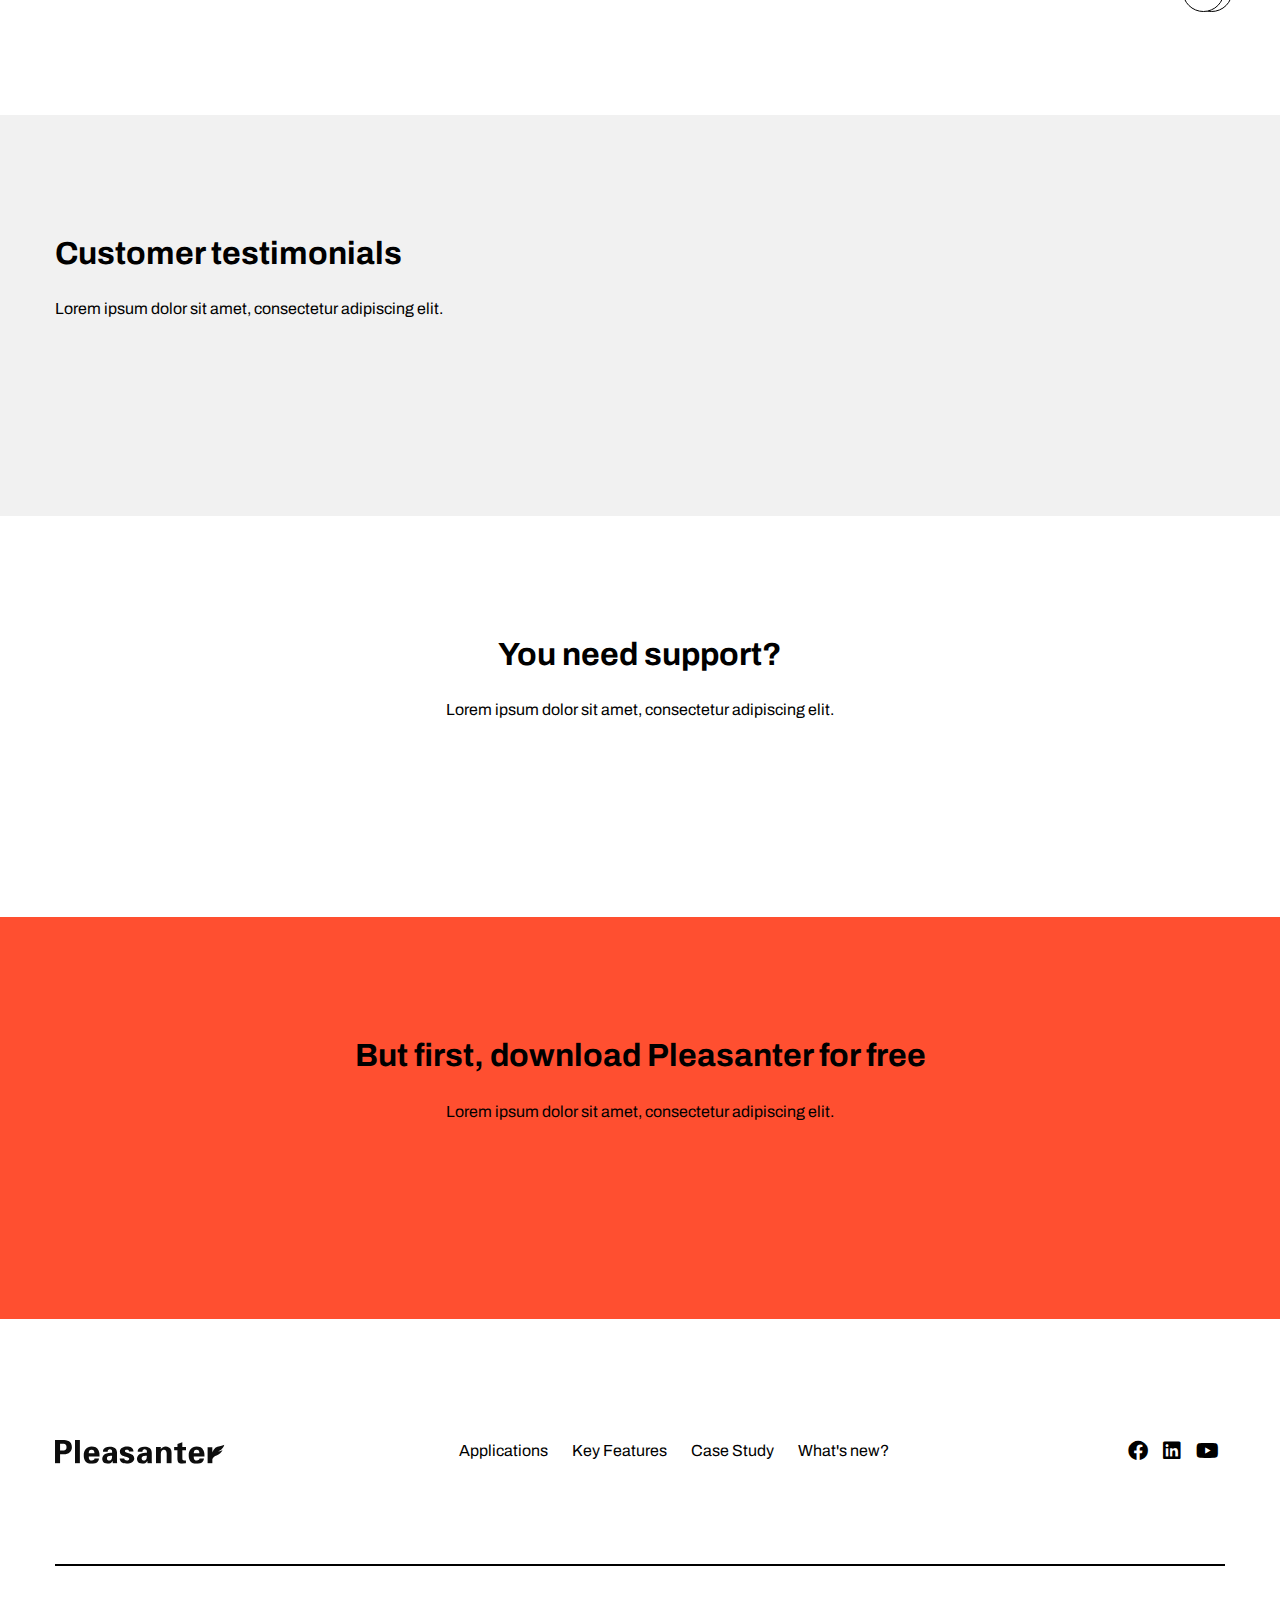
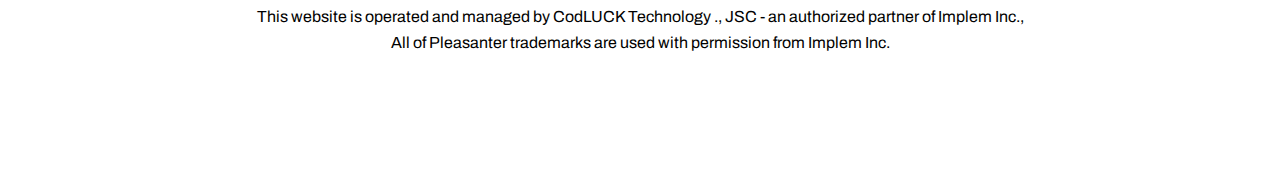
==== commit f591b5d1: "update menu responsive" ====
--- a/index.html
+++ b/index.html
@@ -12,35 +12,56 @@
 </head>
 <body>
     <header class="header">
-            <nav class="header__nav d-flex justify-content-around">
-                <a href="/" class="header__logo1">
-                    <img src="assets/images/pleasanter.svg" alt="Pleasanter logo">
-                </a>
-                <div class="header__icon">
-                    <i class="fas fa-bars"></i>
-                </div>
-                <div class="header__right">
-                    <div class="header__links">
-                    <ul>
-                        <li>
-                            <a href="#">Applications</a>
-                        </li>
-                        <li>
-                            <a href="#">Key Features</a>
-                        </li>
-                        <li>
-                            <a href="/views/news.html">What's new?</a>
-                        </li>
-                        <li>
-                            <a href="#">Case Study</a>
-                        </li>
-                    </ul>
-                    </div>
-                    <button id="login" class="btnWhite">Login</button>
-                    <button id="book" class="btnYellow">Book a demo</button>
-                </div>
-
-            </nav>
+        <div class="overlay hasfade"></div>
+        <nav class="header__nav d-flex justify-content-around">
+            <a href="/" class="header__logo1">
+                <img src="assets/images/pleasanter.svg" alt="Pleasanter logo" width="203px">
+            </a>
+            <div class="header__icon">
+                <i class="fas fa-bars"></i>
+                <i class="fas fa-x d-none"></i>
+            </div>
+            <div class="header__menu hasfade">
+                <ul>
+                  <li>
+                    <a href="#">Applications</a>
+                  </li>
+                  <li>
+                    <a href="#">Key Features</a>
+                  </li>
+                  <li>
+                    <a href="#">Case Study</a>
+                  </li>
+                  <li>
+                    <a href="views/news.html">What's new?</a>
+                  </li>
+                    
+                </ul>
+                <button class="btnWhite login">Login</button>
+                <button class="btnYellow book">Book a demo</button>
+                
+            </div>
+            <div class="header__right">
+                <div class="header__links">
+                <ul>
+                    <li>
+                        <a href="#">Applications</a>
+                    </li>
+                    <li>
+                        <a href="#">Key Features</a>
+                    </li>
+                    <li>
+                        <a href="/views/news.html">What's new?</a>
+                    </li>
+                    <li>
+                        <a href="#">Case Study</a>
+                    </li>
+                </ul>
+                </div>
+                <button id="login" class="btnWhite">Login</button>
+                <button id="book" class="btnYellow">Book a demo</button>
+            </div>
+        </nav>
     </header>
 
     <section class="hero">
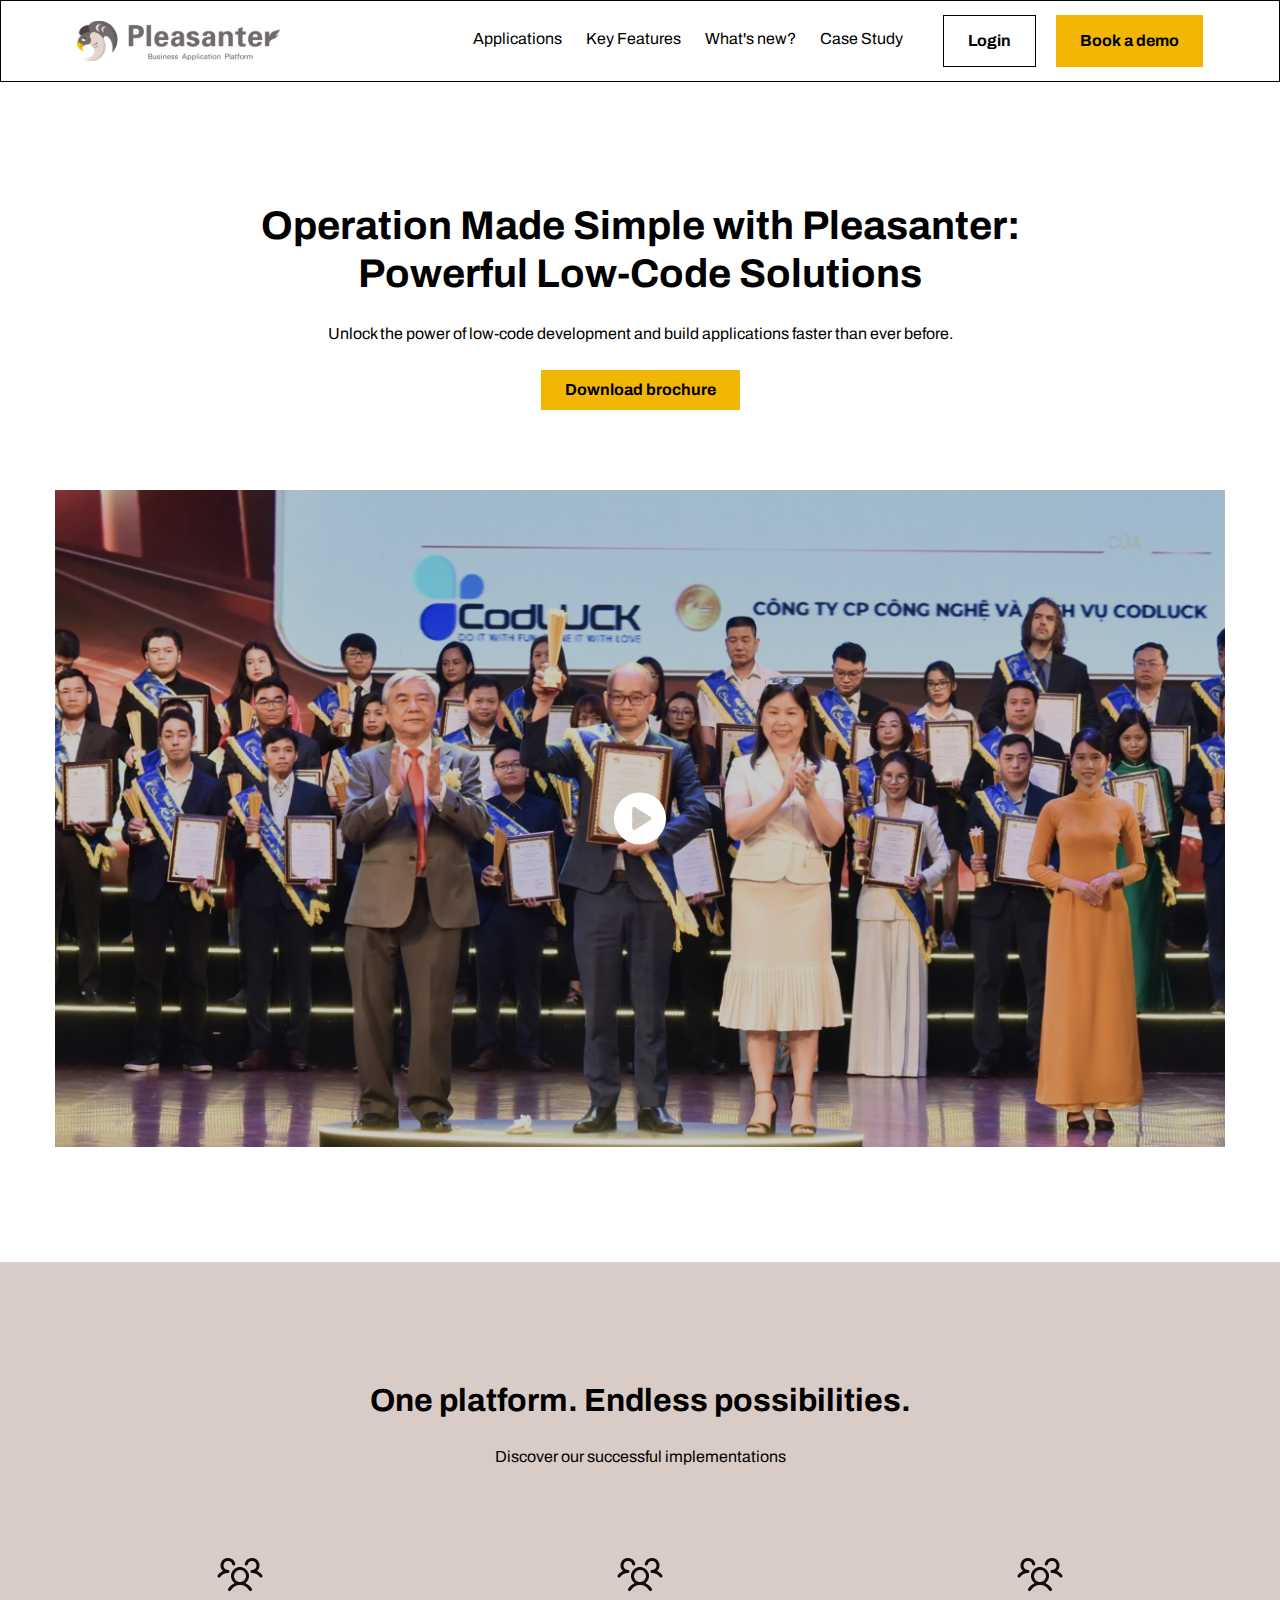
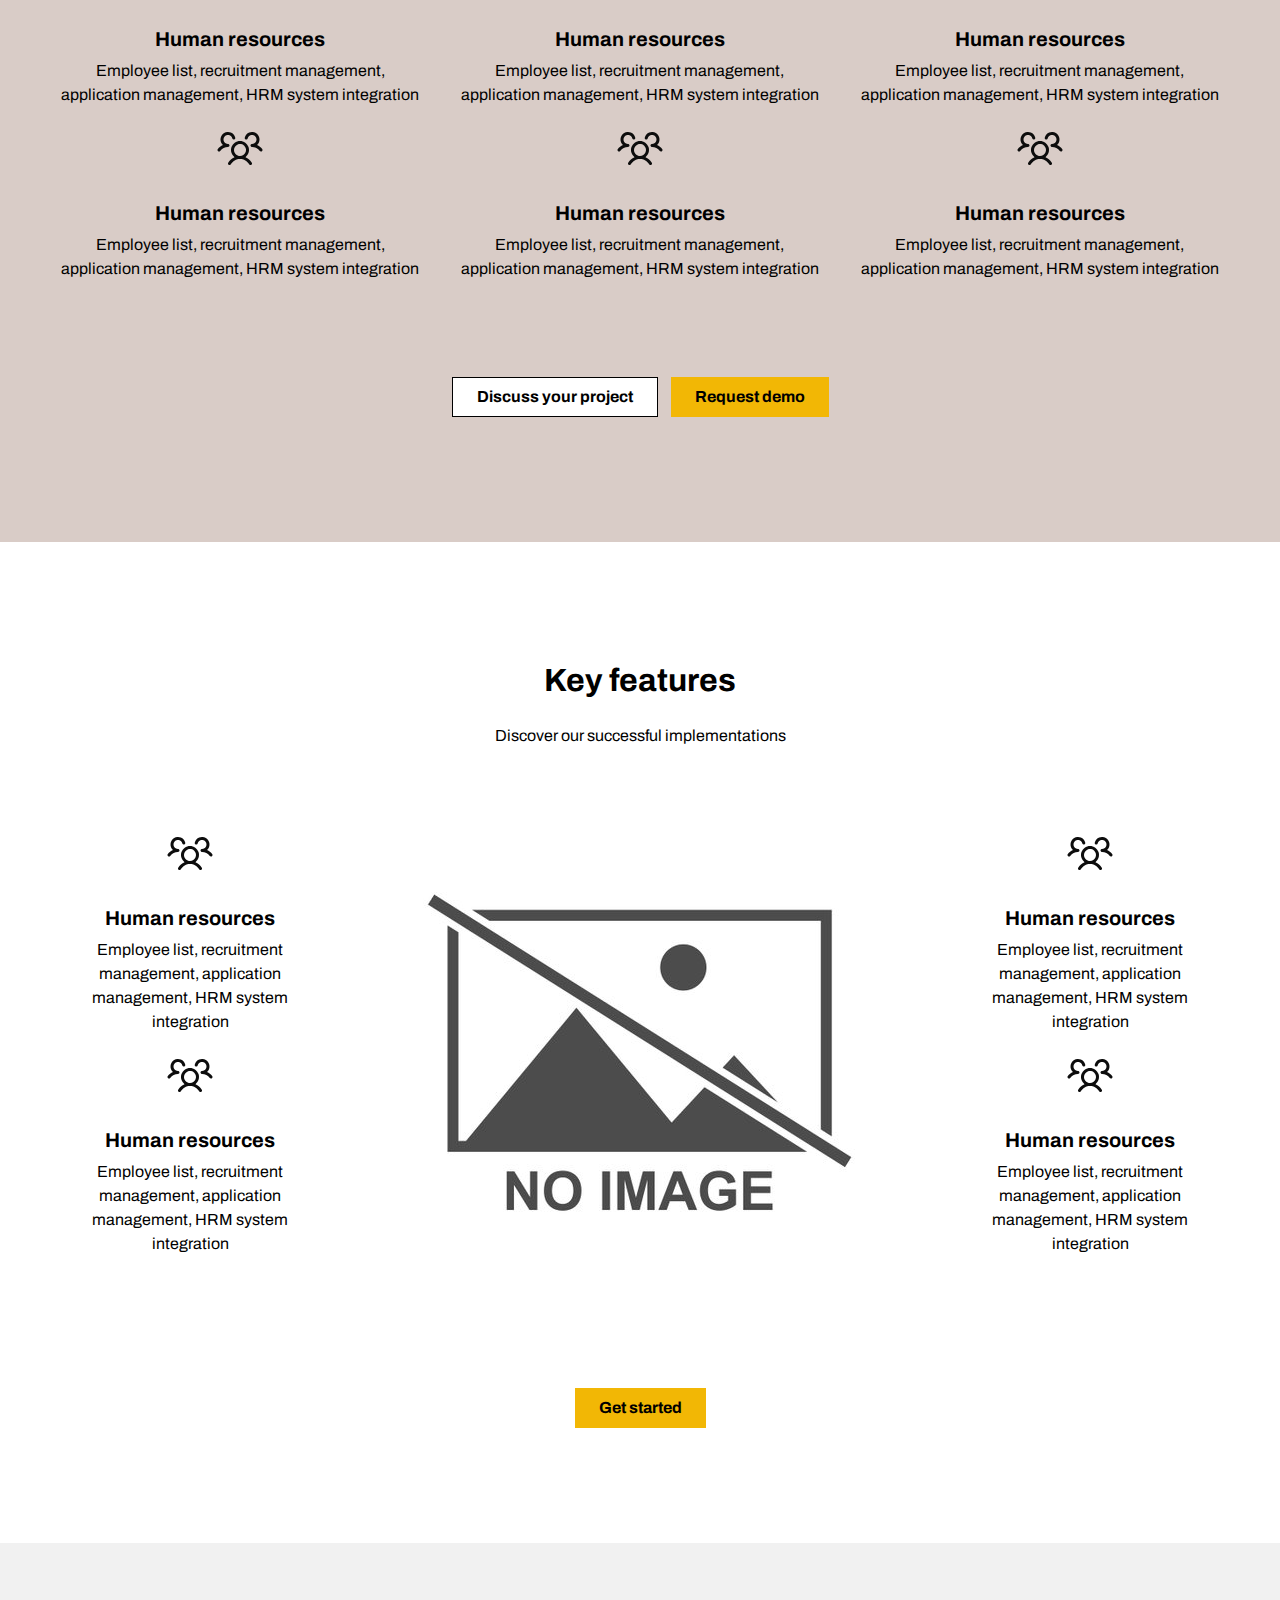
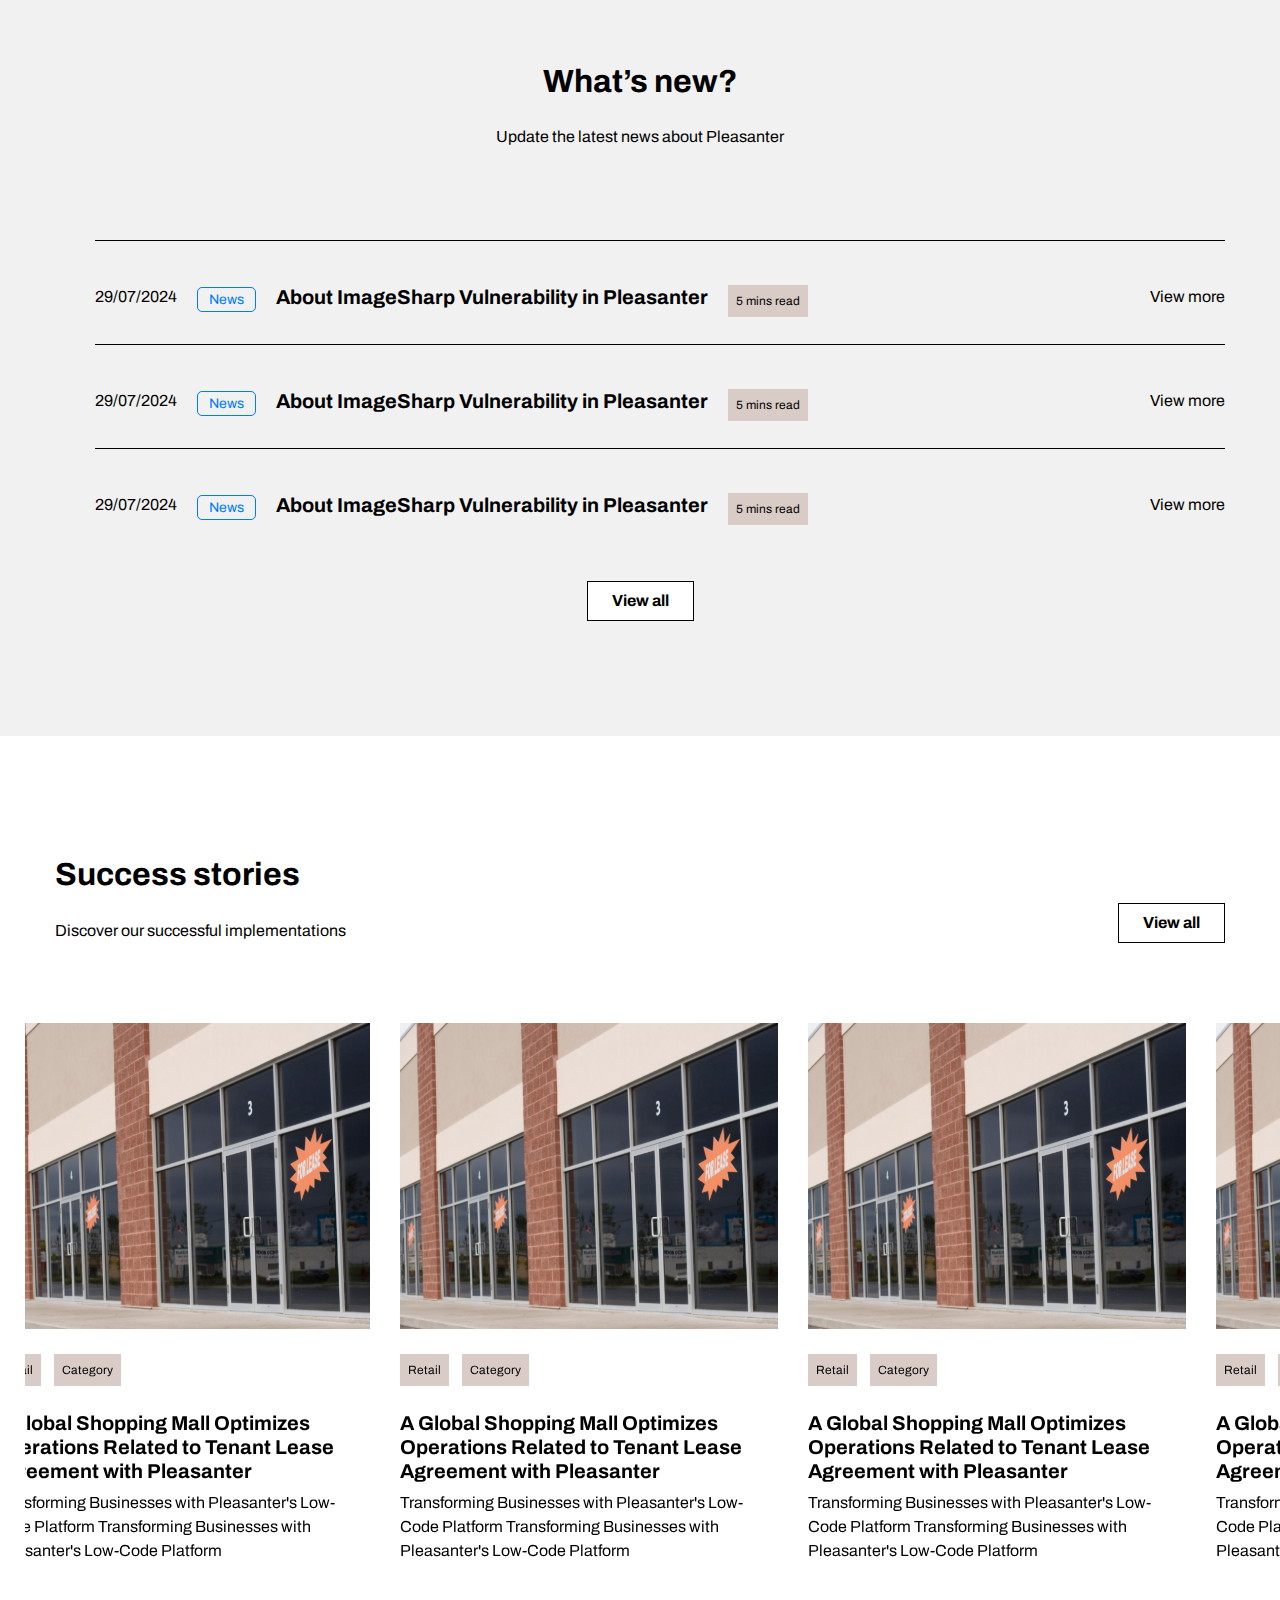
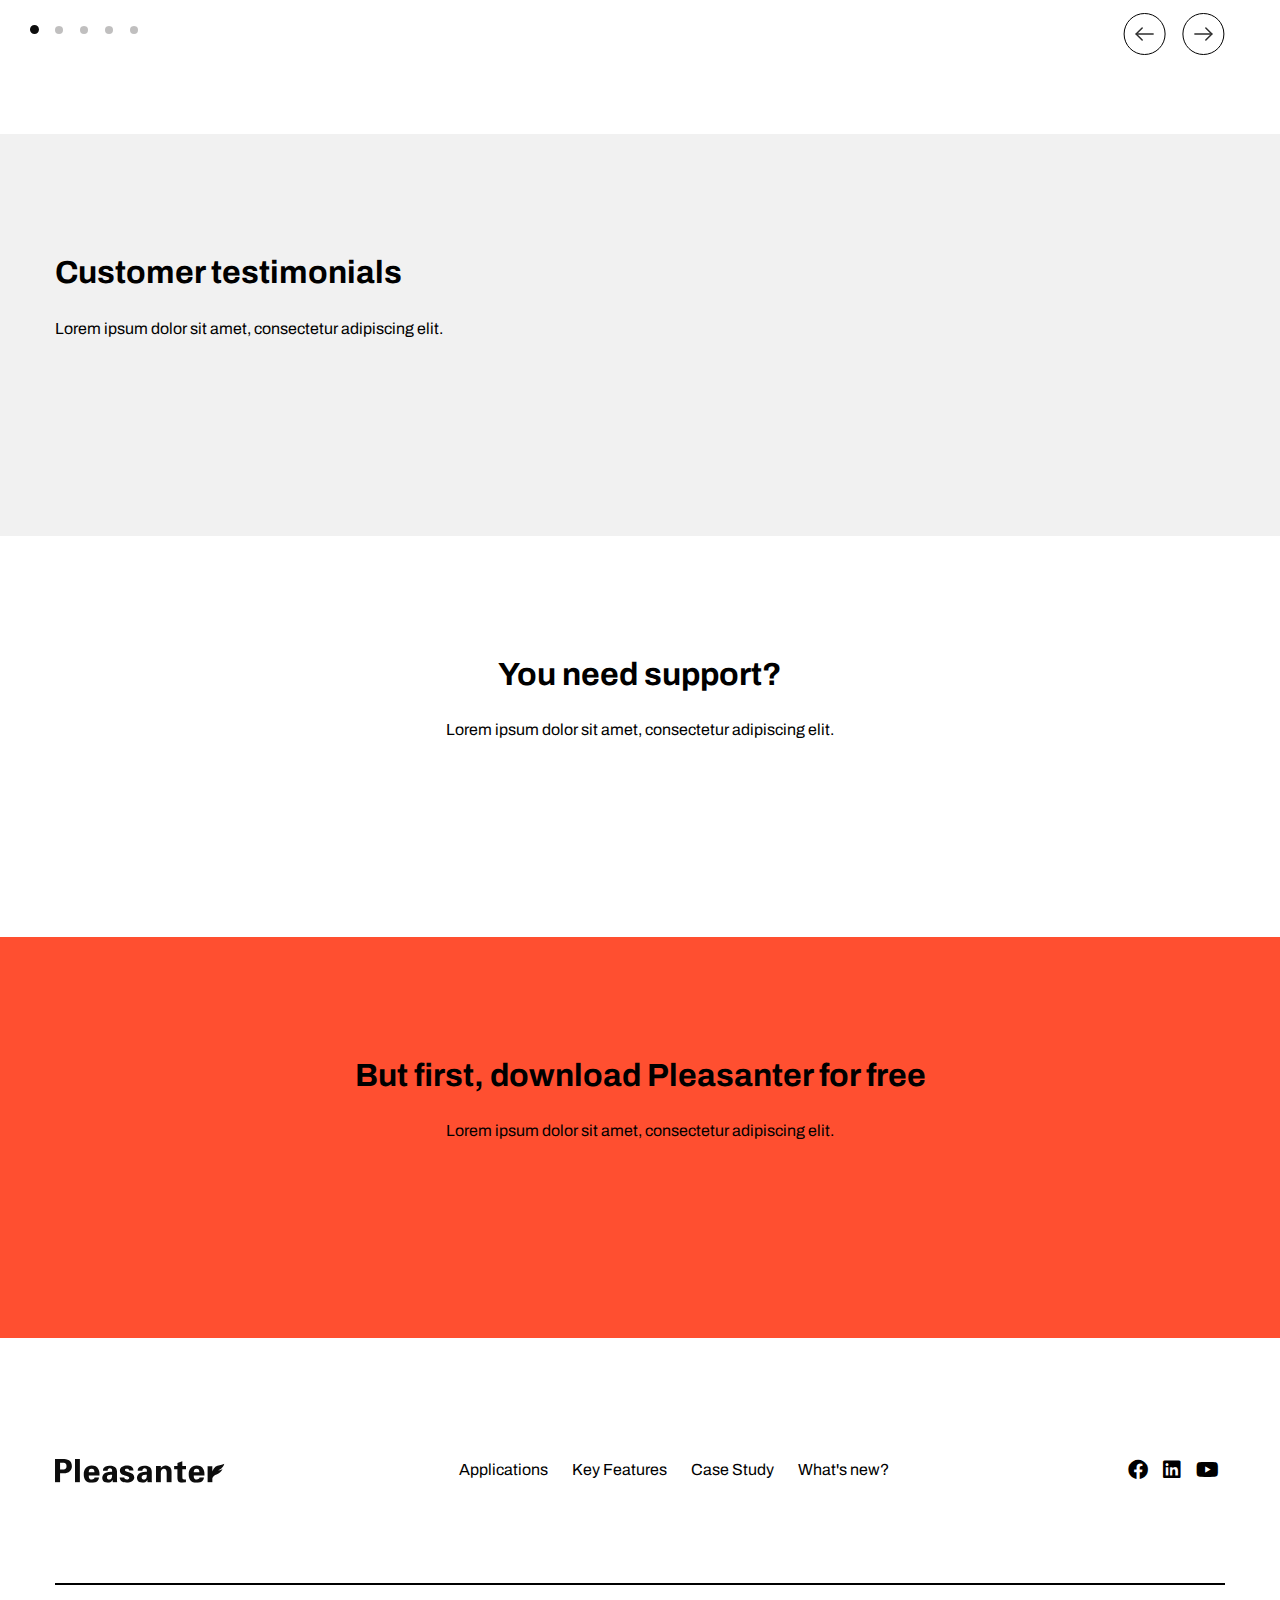
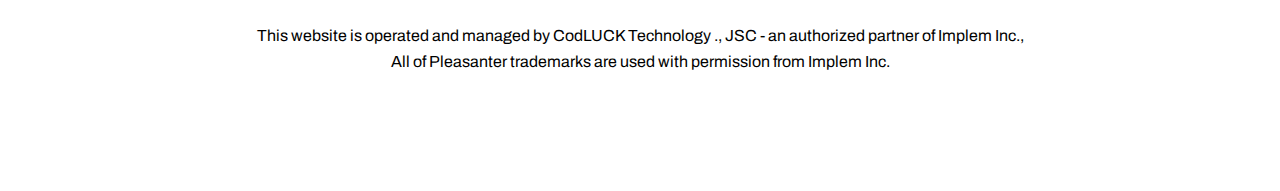
==== commit 92e81a90: "update stories news" ====
--- a/index.html
+++ b/index.html
@@ -65,147 +65,159 @@
     </header>
 
     <section class="hero">
-        <div class="container">
-            <div class="hero__content">
-                <h1 class="hero__title">Operation Made Simple with Pleasanter: Powerful Low-Code Solutions</h1>
-                <p>Unlock the power of low-code development and build applications faster than ever before.</p>
-                <button class="btnYellow">Download brochure</button>
-            </div>
-            <img src="assets/images/hero_image.svg" alt="Hero image" class="hero__image"></img>
+        <div class="padding-tb">
+            <div class="container">
+                <div class="hero__content">
+                    <h1 class="hero__title">Operation Made Simple with Pleasanter: Powerful Low-Code Solutions</h1>
+                    <p>Unlock the power of low-code development and build applications faster than ever before.</p>
+                    <button class="btnYellow">Download brochure</button>
+                </div>
+                <img src="assets/images/hero_image.svg" alt="Hero image" class="hero__image"></img>
+            </div>
         </div>
     </section>
 
     <section class="platform">
-        <div class="container">
-            <div class="platform__heading">
-                <h2 class="platform__title">One platform. Endless possibilities.</h2>
-                <p>Discover our successful implementations</p>
-            </div>
-            <div class="platform__flex">
+        <div class="padding-tb">
+            
+            <div class="container">
+                <div class="platform__heading">
+                    <h2 class="platform__title">One platform. Endless possibilities.</h2>
+                    <p>Discover our successful implementations</p>
+                </div>
+                <div class="platform__flex">
+                    <div class="row">
+                        <div class="col-12 col-md-6 col-lg-4">
+                            <img src="assets/images/icon_platform.svg" alt="icon platform">
+                            <h3>Human resources</h3>
+                            <p>Employee list, recruitment management, application management, HRM system integration</p>
+                        </div>
+                        <div class="col-12 col-md-6 col-lg-4">
+                            <img src="assets/images/icon_platform.svg" alt="icon platform">
+                            <h3>Human resources</h3>
+                            <p>Employee list, recruitment management, application management, HRM system integration</p>
+                        </div>
+                        <div class="col-12 col-md-6 col-lg-4">
+                            <img src="assets/images/icon_platform.svg" alt="icon platform">
+                            <h3>Human resources</h3>
+                            <p>Employee list, recruitment management, application management, HRM system integration</p>
+                        </div>
+                        <div class="col-12 col-md-6 col-lg-4">
+                            <img src="assets/images/icon_platform.svg" alt="icon platform">
+                            <h3>Human resources</h3>
+                            <p>Employee list, recruitment management, application management, HRM system integration</p>
+                        </div>
+                        <div class="col-12 col-md-6 col-lg-4">
+                            <img src="assets/images/icon_platform.svg" alt="icon platform">
+                            <h3>Human resources</h3>
+                            <p>Employee list, recruitment management, application management, HRM system integration</p>
+                        </div>
+                        <div class="col-12 col-md-6 col-lg-4">
+                            <img src="assets/images/icon_platform.svg" alt="icon platform">
+                            <h3>Human resources</h3>
+                            <p>Employee list, recruitment management, application management, HRM system integration</p>
+                        </div>
+                    </div>
+                </div>
+                <div class="platform__button">
+                    <button class="btnWhite">Discuss your project</button>
+                    <button class="btnYellow">Request demo</button>
+                </div>
+            </div>
+        </div>
+    </section>
+
+    <section class="feature">
+        <div class="padding-tb">
+            <div class="container">
+                <div class="feature__heading">
+                    <h2 class="feature__title">Key features</h2>
+                    <p>Discover our successful implementations</p>
+                </div>
+                <div class="feature__flex">
+                    <div class="row">
+                        <div class="col-lg-3">
+                            <div class="feature__item">
+                                <img src="assets/images/icon_platform.svg" alt="icon platform">
+                                <h3>Human resources</h3>
+                                <p>Employee list, recruitment management, application management, HRM system integration</p>
+                            </div>
+                            <div class="feature__item">
+                                <img src="assets/images/icon_platform.svg" alt="icon platform">
+                                <h3>Human resources</h3>
+                                <p>Employee list, recruitment management, application management, HRM system integration</p>
+                            </div>
+                        </div>
+                        <div class="col-lg-6">
+                            <img src="assets/images/no_image.jpg" alt="placeholder">
+                        </div>
+                        <div class="col-lg-3">
+                          <div class="feature__item">
+                                <img src="assets/images/icon_platform.svg" alt="icon platform">
+                                <h3>Human resources</h3>
+                                <p>Employee list, recruitment management, application management, HRM system integration</p>
+                            </div>
+                            <div class="feature__item">
+                                <img src="assets/images/icon_platform.svg" alt="icon platform">
+                                <h3>Human resources</h3>
+                                <p>Employee list, recruitment management, application management, HRM system integration</p>
+                            </div>
+                        </div> 
+                    </div>
+                </div>
+                <button class="btnYellow">Get started</button>
+            </div>
+        </div>
+    </section>
+
+    <section class="news">
+        <div class="padding-tb">
+            <div class="container">
+                <div class="news__heading">
+                    <h2 class="news__title">What’s new?</h2>
+                    <p>Update the latest news about Pleasanter</p>
+                </div>
                 <div class="row">
-                    <div class="col-12 col-md-6 col-lg-4">
-                        <img src="assets/images/icon_platform.svg" alt="icon platform">
-                        <h3>Human resources</h3>
-                        <p>Employee list, recruitment management, application management, HRM system integration</p>
-                    </div>
-                    <div class="col-12 col-md-6 col-lg-4">
-                        <img src="assets/images/icon_platform.svg" alt="icon platform">
-                        <h3>Human resources</h3>
-                        <p>Employee list, recruitment management, application management, HRM system integration</p>
-                    </div>
-                    <div class="col-12 col-md-6 col-lg-4">
-                        <img src="assets/images/icon_platform.svg" alt="icon platform">
-                        <h3>Human resources</h3>
-                        <p>Employee list, recruitment management, application management, HRM system integration</p>
-                    </div>
-                    <div class="col-12 col-md-6 col-lg-4">
-                        <img src="assets/images/icon_platform.svg" alt="icon platform">
-                        <h3>Human resources</h3>
-                        <p>Employee list, recruitment management, application management, HRM system integration</p>
-                    </div>
-                    <div class="col-12 col-md-6 col-lg-4">
-                        <img src="assets/images/icon_platform.svg" alt="icon platform">
-                        <h3>Human resources</h3>
-                        <p>Employee list, recruitment management, application management, HRM system integration</p>
-                    </div>
-                    <div class="col-12 col-md-6 col-lg-4">
-                        <img src="assets/images/icon_platform.svg" alt="icon platform">
-                        <h3>Human resources</h3>
-                        <p>Employee list, recruitment management, application management, HRM system integration</p>
-                    </div>
-                </div>
-            </div>
-            <div class="platform__button">
-                <button class="btnWhite">Discuss your project</button>
-                <button class="btnYellow">Request demo</button>
-            </div>
-        </div>
-    </section>
-
-    <section class="feature">
-        <div class="container">
-            <div class="feature__heading">
-                <h2 class="feature__title">Key features</h2>
-                <p>Discover our successful implementations</p>
-            </div>
-            <div class="feature__flex">
-                <div class="row">
-                    <div class="col-lg-3">
-                        <div class="feature__item">
-                            <img src="assets/images/icon_platform.svg" alt="icon platform">
-                            <h3>Human resources</h3>
-                            <p>Employee list, recruitment management, application management, HRM system integration</p>
-                        </div>
-                        <div class="feature__item">
-                            <img src="assets/images/icon_platform.svg" alt="icon platform">
-                            <h3>Human resources</h3>
-                            <p>Employee list, recruitment management, application management, HRM system integration</p>
-                        </div>
-                    </div>
-                    <div class="col-lg-6">
-                        <img src="assets/images/no_image.jpg" alt="placeholder">
-                    </div>
-                    <div class="col-lg-3">
-                      <div class="feature__item">
-                            <img src="assets/images/icon_platform.svg" alt="icon platform">
-                            <h3>Human resources</h3>
-                            <p>Employee list, recruitment management, application management, HRM system integration</p>
-                        </div>
-                        <div class="feature__item">
-                            <img src="assets/images/icon_platform.svg" alt="icon platform">
-                            <h3>Human resources</h3>
-                            <p>Employee list, recruitment management, application management, HRM system integration</p>
-                        </div>
-                    </div> 
-                </div>
-            </div>
-            <button class="btnYellow">Get started</button>
-        </div>
-    </section>
-
-    <section class="news">
-        <div class="container">
-            <div class="news__heading">
-                <h2 class="news__title">What’s new?</h2>
-                <p>Update the latest news about Pleasanter</p>
-            </div>
-            <div class="row">
-                 <div class="col-12">
-                <ul class="news__list">
-                    <li class="news__item d-flex justify-content-between align-items-center border-bottom py-3">
-                        <div class="news__content">
-                            <p>29/07/2024</p>
-                            <span class="badge">News</span>
-                            <h3>About ImageSharp Vulnerability in Pleasanter</h3>
-                        </div>
-                        <div>
-                            <a href="#">View more</a> 
-                        </div>
-                    </li>
-                    <li class="news__item d-flex justify-content-between align-items-center border-bottom py-3">
-                        <div class="news__content">
-                            <p>29/07/2024</p>
-                            <span class="badge">News</span>
-                            <h3>About ImageSharp Vulnerability in Pleasanter</h3>
-                        </div>
-                        <div>
-                            <a href="#">View more</a>
-                        </div>
-                    </li>
-                    <li class="news__item d-flex justify-content-between align-items-center border-bottom py-3">
-                        <div class="news__content">
-                            <p>29/07/2024</p>
-                            <span class="badge">News</span>
-                            <h3>About ImageSharp Vulnerability in Pleasanter</h3>
-                        </div>
-                        <div>
-                            <a href="#">View more</a>
-                        </div>
-                    </li>
-                </ul>
-                </div>
-            </div>
-            <button class="news__button btnWhite">View all</button>
+                     <div class="col-12">
+                    <ul class="news__list">
+                        <li class="news__item d-flex justify-content-between py-3">
+                            <div class="news__content">
+                                <time datetime="07-29-2024">29/07/2024</time>                                
+                                <a href=""><span class="news__category">News</span></a>
+                                <h3>About ImageSharp Vulnerability in Pleasanter</h3>
+                                <span class="tag">5 mins read</span>
+                            </div>
+                            <div>
+                                <a href="#">View more</a> 
+                            </div>
+                        </li>
+                        <li class="news__item d-flex justify-content-between py-3">
+                            <div class="news__content">
+                                <time datetime="07-29-2024">29/07/2024</time>                                
+                                <a href=""><span class="news__category">News</span></a>
+                                <h3>About ImageSharp Vulnerability in Pleasanter</h3>
+                                <span class="tag">5 mins read</span>
+                            </div>
+                            <div>
+                                <a href="#">View more</a>
+                            </div>
+                        </li>
+                        <li class="news__item d-flex justify-content-between py-3">
+                            <div class="news__content">
+                                <time datetime="07-29-2024">29/07/2024</time>                                
+                                <a href=""><span class="news__category">News</span></a>
+                                <h3>About ImageSharp Vulnerability in Pleasanter</h3>
+                                <span class="tag">5 mins read</span>
+                            </div>
+                            <div>
+                                <a href="#">View more</a>
+                            </div>
+                        </li>
+                    </ul>
+                    </div>
+                </div>
+                <button class="news__button btnWhite">View all</button>
+            </div>
         </div>
     </section>
 
@@ -216,109 +228,129 @@
                 <p>Discover our successful implementations</p>
                 <button class="btnWhite">View all</button>
             </div>
-            <div class="story__list row">
-                <div class="story__item">
-                    <img src="assets/images/story1.svg" alt="story 1" width=100%>
-                    <div class="story__tags">
-                        <a href="#" class="story__tag">Retail</a>
-                        <a href="#" class="story__tag">Category</a>
-                    </div>
-                    <h3>A Global Shopping Mall Optimizes Operations Related to Tenant Lease Agreement with Pleasanter</h3>
-                    <p>Transforming Businesses with Pleasanter's Low-Code Platform
-                    Transforming Businesses with Pleasanter's Low-Code Platform</p>
-                </div>
-                <div class="story__item">
-                    <img src="assets/images/story1.svg" alt="story 1" width=100%>
-                    <div class="story__tags">
-                        <a href="#" class="story__tag">Retail</a>
-                        <a href="#" class="story__tag">Category</a>
-                    </div>
-                    <h3>A Global Shopping Mall Optimizes Operations Related to Tenant Lease Agreement with Pleasanter</h3>
-                    <p>Transforming Businesses with Pleasanter's Low-Code Platform
-                        Transforming Businesses with Pleasanter's Low-Code Platform</p>
-                </div>
-                <div class="story__item">
-                    <img src="assets/images/story1.svg" alt="story 1" width=100%>
-                    <div class="story__tags">
-                        <a href="#" class="story__tag">Retail</a>
-                        <a href="#" class="story__tag">Category</a>
-                    </div>
-                    <h3>A Global Shopping Mall Optimizes Operations Related to Tenant Lease Agreement with Pleasanter</h3>
-                    <p>Transforming Businesses with Pleasanter's Low-Code Platform
-                        Transforming Businesses with Pleasanter's Low-Code Platform</p>
-                </div>
-                <div class="story__item">
-                    <img src="assets/images/story1.svg" alt="story 1" width=100%>
-                    <div class="story__tags">
-                        <a href="#" class="story__tag">Retail</a>
-                        <a href="#" class="story__tag">Category</a>
-                    </div>
-                    <h3>A Global Shopping Mall Optimizes Operations Related to Tenant Lease Agreement with Pleasanter</h3>
-                    <p>Transforming Businesses with Pleasanter's Low-Code Platform
-                        Transforming Businesses with Pleasanter's Low-Code Platform</p>
-                </div>
-                <div class="story__item">
-                    <img src="assets/images/story1.svg" alt="story 1" width=100%>
-                    <div class="story__tags">
-                        <a href="#" class="story__tag">Retail</a>
-                        <a href="#" class="story__tag">Category</a>
-                    </div>
-                    <h3>A Global Shopping Mall Optimizes Operations Related to Tenant Lease Agreement with Pleasanter</h3>
-                    <p>Transforming Businesses with Pleasanter's Low-Code Platform
-                        Transforming Businesses with Pleasanter's Low-Code Platform</p>
+        </div>
+        <div class="story__list">
+            <div class="story__slider">
+                <div class="story__item">
+                        <a href="#"><img src="assets/images/story1.svg" alt="story 1" width=100%></a>
+                        <div class="story__tags">
+                            <a href="#" class="tag">Retail</a>
+                            <a href="#" class="tag">Category</a>
+                        </div>
+                        <a href="#">
+                            <h3>A Global Shopping Mall Optimizes Operations Related to Tenant Lease Agreement with Pleasanter</h3>
+                            <p>Transforming Businesses with Pleasanter's Low-Code Platform
+                            Transforming Businesses with Pleasanter's Low-Code Platform</p>
+                        </a>
+                </div>
+                <div class="story__item">
+                        <a href="#"><img src="assets/images/story1.svg" alt="story 1" width=100%></a>
+                        <div class="story__tags">
+                            <a href="#" class="tag">Retail</a>
+                            <a href="#" class="tag">Category</a>
+                        </div>
+                        <a href="#">
+                            <h3>A Global Shopping Mall Optimizes Operations Related to Tenant Lease Agreement with Pleasanter</h3>
+                            <p>Transforming Businesses with Pleasanter's Low-Code Platform
+                            Transforming Businesses with Pleasanter's Low-Code Platform</p>
+                        </a>
+                </div>
+                <div class="story__item">
+                        <a href="#"><img src="assets/images/story1.svg" alt="story 1" width=100%></a>
+                        <div class="story__tags">
+                            <a href="#" class="tag">Retail</a>
+                            <a href="#" class="tag">Category</a>
+                        </div>
+                        <a href="#">
+                            <h3>A Global Shopping Mall Optimizes Operations Related to Tenant Lease Agreement with Pleasanter</h3>
+                            <p>Transforming Businesses with Pleasanter's Low-Code Platform
+                            Transforming Businesses with Pleasanter's Low-Code Platform</p>
+                        </a>
+                </div>
+                <div class="story__item">
+                        <a href="#"><img src="assets/images/story1.svg" alt="story 1" width=100%></a>
+                        <div class="story__tags">
+                            <a href="#" class="tag">Retail</a>
+                            <a href="#" class="tag">Category</a>
+                        </div>
+                        <a href="#">
+                            <h3>A Global Shopping Mall Optimizes Operations Related to Tenant Lease Agreement with Pleasanter</h3>
+                            <p>Transforming Businesses with Pleasanter's Low-Code Platform
+                            Transforming Businesses with Pleasanter's Low-Code Platform</p>
+                        </a>
+                </div>
+                <div class="story__item">
+                        <a href="#"><img src="assets/images/story1.svg" alt="story 1" width=100%></a>
+                        <div class="story__tags">
+                            <a href="#" class="tag">Retail</a>
+                            <a href="#" class="tag">Category</a>
+                        </div>
+                        <a href="#">
+                            <h3>A Global Shopping Mall Optimizes Operations Related to Tenant Lease Agreement with Pleasanter</h3>
+                            <p>Transforming Businesses with Pleasanter's Low-Code Platform
+                            Transforming Businesses with Pleasanter's Low-Code Platform</p>
+                        </a>
                 </div>
             </div>
         </div>
     </section>
 
     <section class="feedback">
-        <div class="container">
-            <div class="feedback__heading">
-                <h2 class="feedback__title">Customer testimonials</h2>
-                <p>Lorem ipsum dolor sit amet, consectetur adipiscing elit.</p>
+        <div class="padding-tb">
+            <div class="container">
+                <div class="feedback__heading">
+                    <h2 class="feedback__title">Customer testimonials</h2>
+                    <p>Lorem ipsum dolor sit amet, consectetur adipiscing elit.</p>
+                </div>
             </div>
         </div>
     </section>
 
     <section class="support">
-        <div class="container">
-            <div class="support__heading">
-                <h2 class="support__title">You need support?</h2>
-                <p>Lorem ipsum dolor sit amet, consectetur adipiscing elit.</p>
+        <div class="padding-tb">
+            <div class="container">
+                <div class="support__heading">
+                    <h2 class="support__title">You need support?</h2>
+                    <p>Lorem ipsum dolor sit amet, consectetur adipiscing elit.</p>
+                </div>
             </div>
         </div>
     </section>
 
     <section class="download">
-        <div class="container">
-            <div class="download__heading">
-                <h2 class="download__title">But first, download Pleasanter for free</h2>
-                <p>Lorem ipsum dolor sit amet, consectetur adipiscing elit.</p>
+        <div class="padding-tb">
+            <div class="container">
+                <div class="download__heading">
+                    <h2 class="download__title">But first, download Pleasanter for free</h2>
+                    <p>Lorem ipsum dolor sit amet, consectetur adipiscing elit.</p>
+                </div>
             </div>
         </div>
     </section>
 
     <footer class="footer">
-        <div class="container">
-            <div class="footer__info">
-                <a href="/" class="header__logo">
-                    <img src="assets/images/footer.svg" alt="pleasanter" width="170px">
-                </a>
-                <div class="footer__links">
-                    <a href="#">Applications</a>
-                    <a href="#">Key Features</a>
-                    <a href="#">Case Study</a>
-                    <a href="#">What's new?</a>
-                </div>
-                <div class="footer__socials">
-                    <a href="#"><i class="fab fa-facebook"></i></a>
-                    <a href="#"><i class="fab fa-linkedin"></i></a>
-                    <a href="#"><i class="fab fa-youtube"></i></a>
-                </div>
-            </div>
-            <div class="footer__last">
-                <p>This website is operated and managed by CodLUCK Technology ., JSC - an authorized partner of Implem Inc.,</p>
-                <p>All of Pleasanter trademarks are used with permission from Implem Inc.</p>
+        <div class="padding-tb">
+            <div class="container">
+                <div class="footer__info">
+                    <a href="/" class="header__logo">
+                        <img src="assets/images/footer.svg" alt="pleasanter" width="170px">
+                    </a>
+                    <div class="footer__links">
+                        <a href="#">Applications</a>
+                        <a href="#">Key Features</a>
+                        <a href="#">Case Study</a>
+                        <a href="#">What's new?</a>
+                    </div>
+                    <div class="footer__socials">
+                        <a href="#"><i class="fab fa-facebook"></i></a>
+                        <a href="#"><i class="fab fa-linkedin"></i></a>
+                        <a href="#"><i class="fab fa-youtube"></i></a>
+                    </div>
+                </div>
+                <div class="footer__last">
+                    <p>This website is operated and managed by CodLUCK Technology ., JSC - an authorized partner of Implem Inc.,</p>
+                    <p>All of Pleasanter trademarks are used with permission from Implem Inc.</p>
+                </div>
             </div>
         </div>
     </footer>
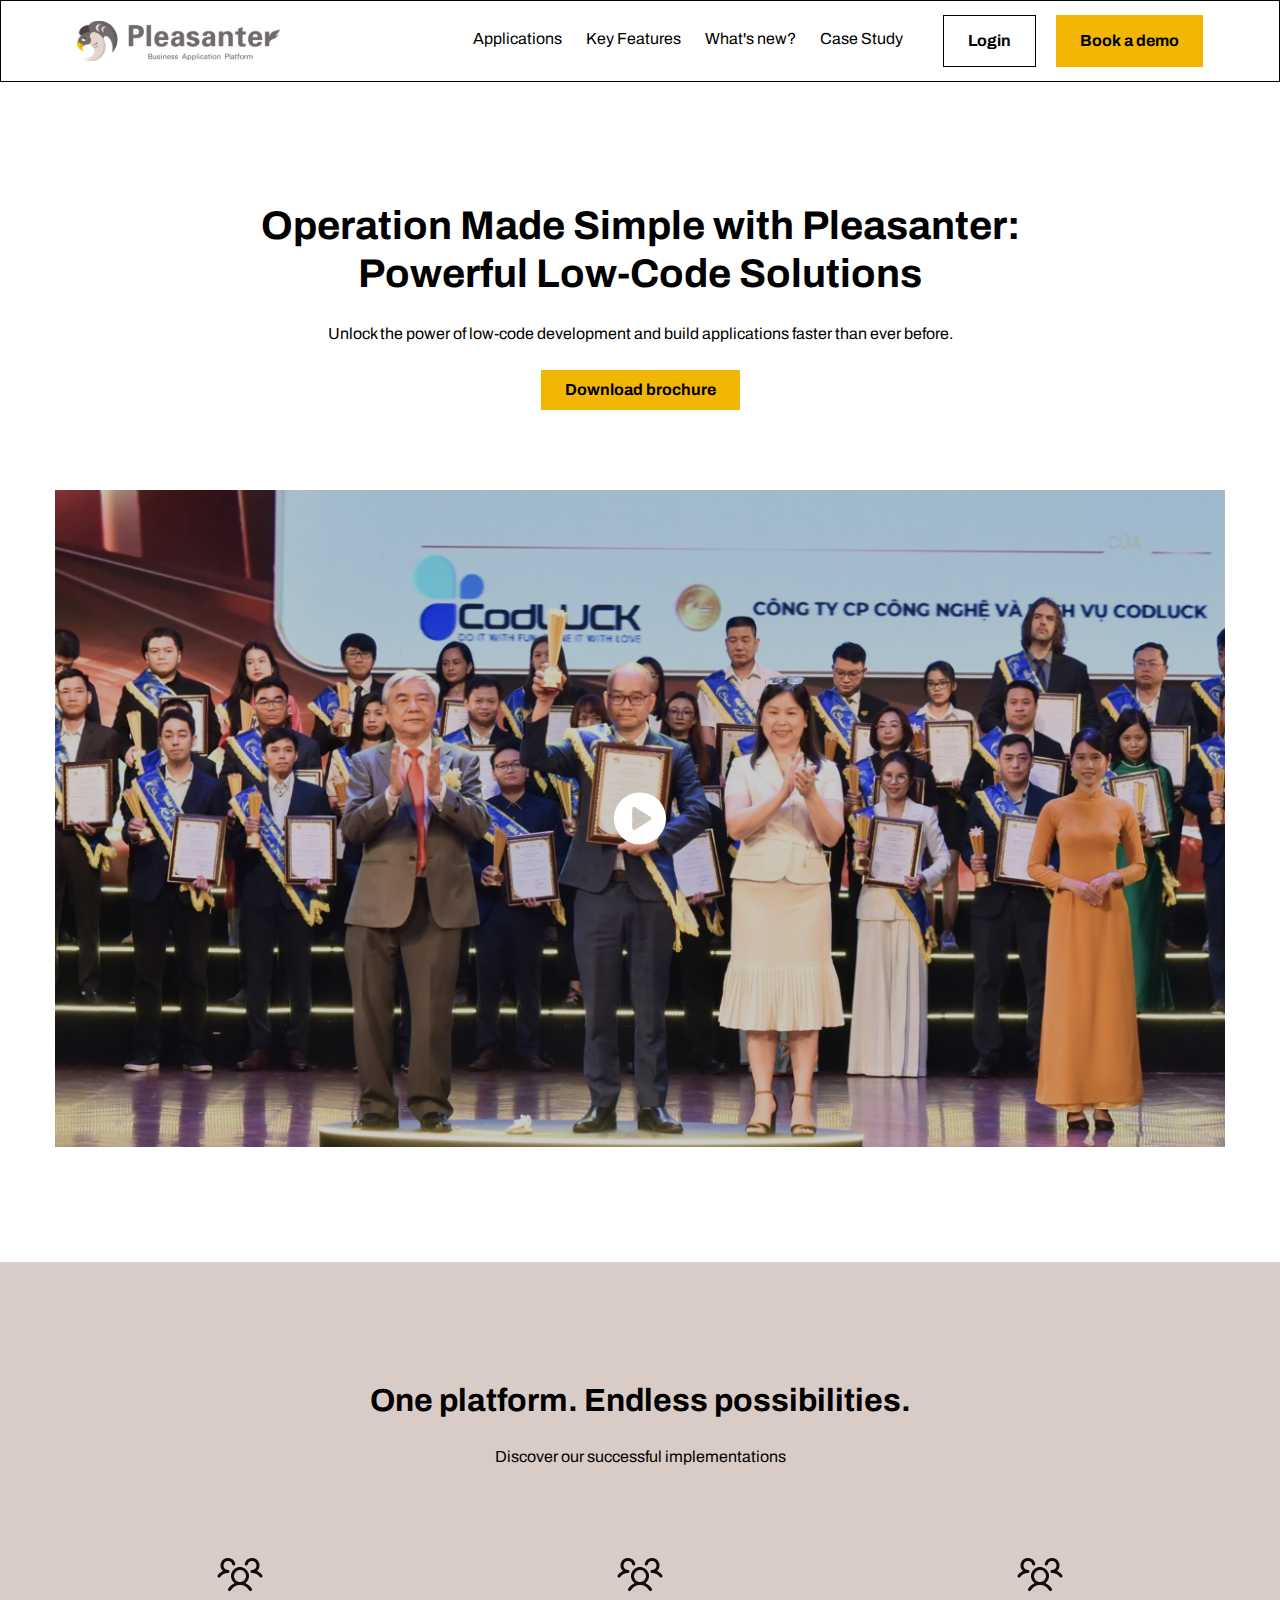
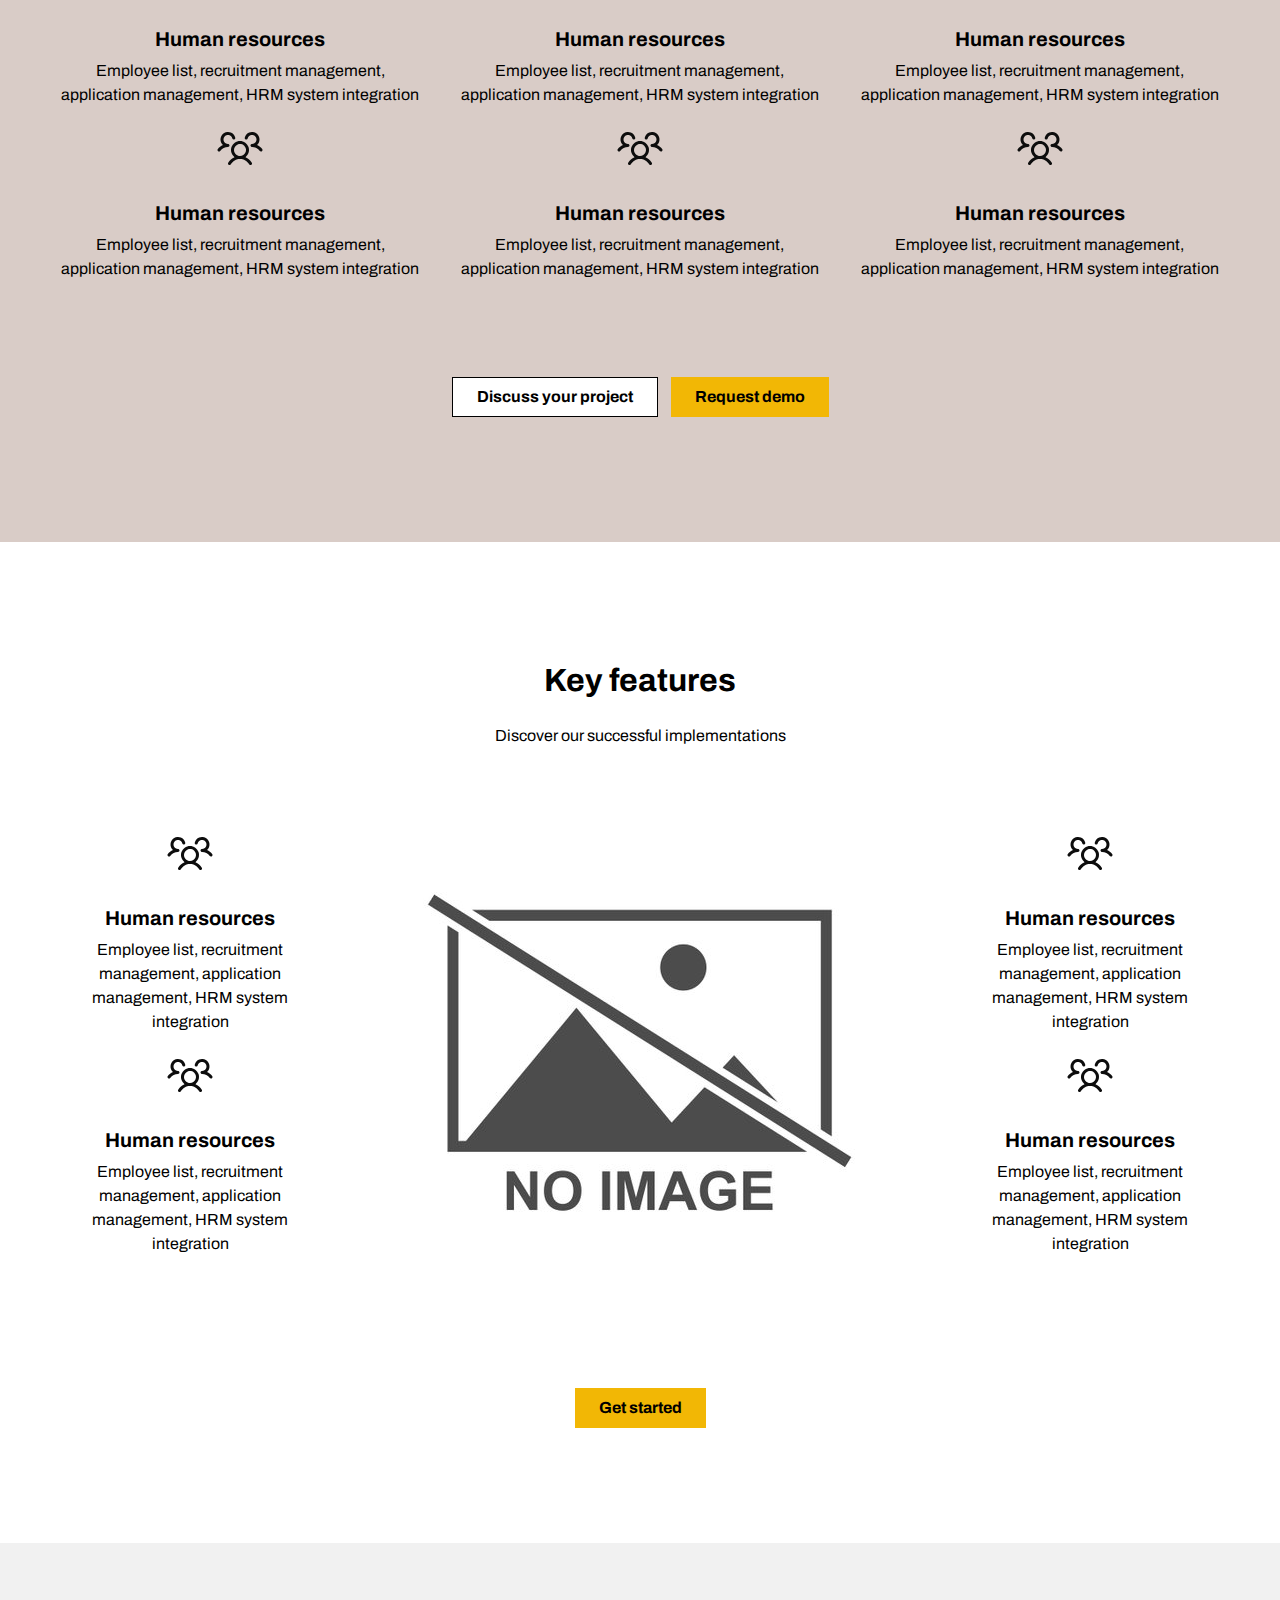
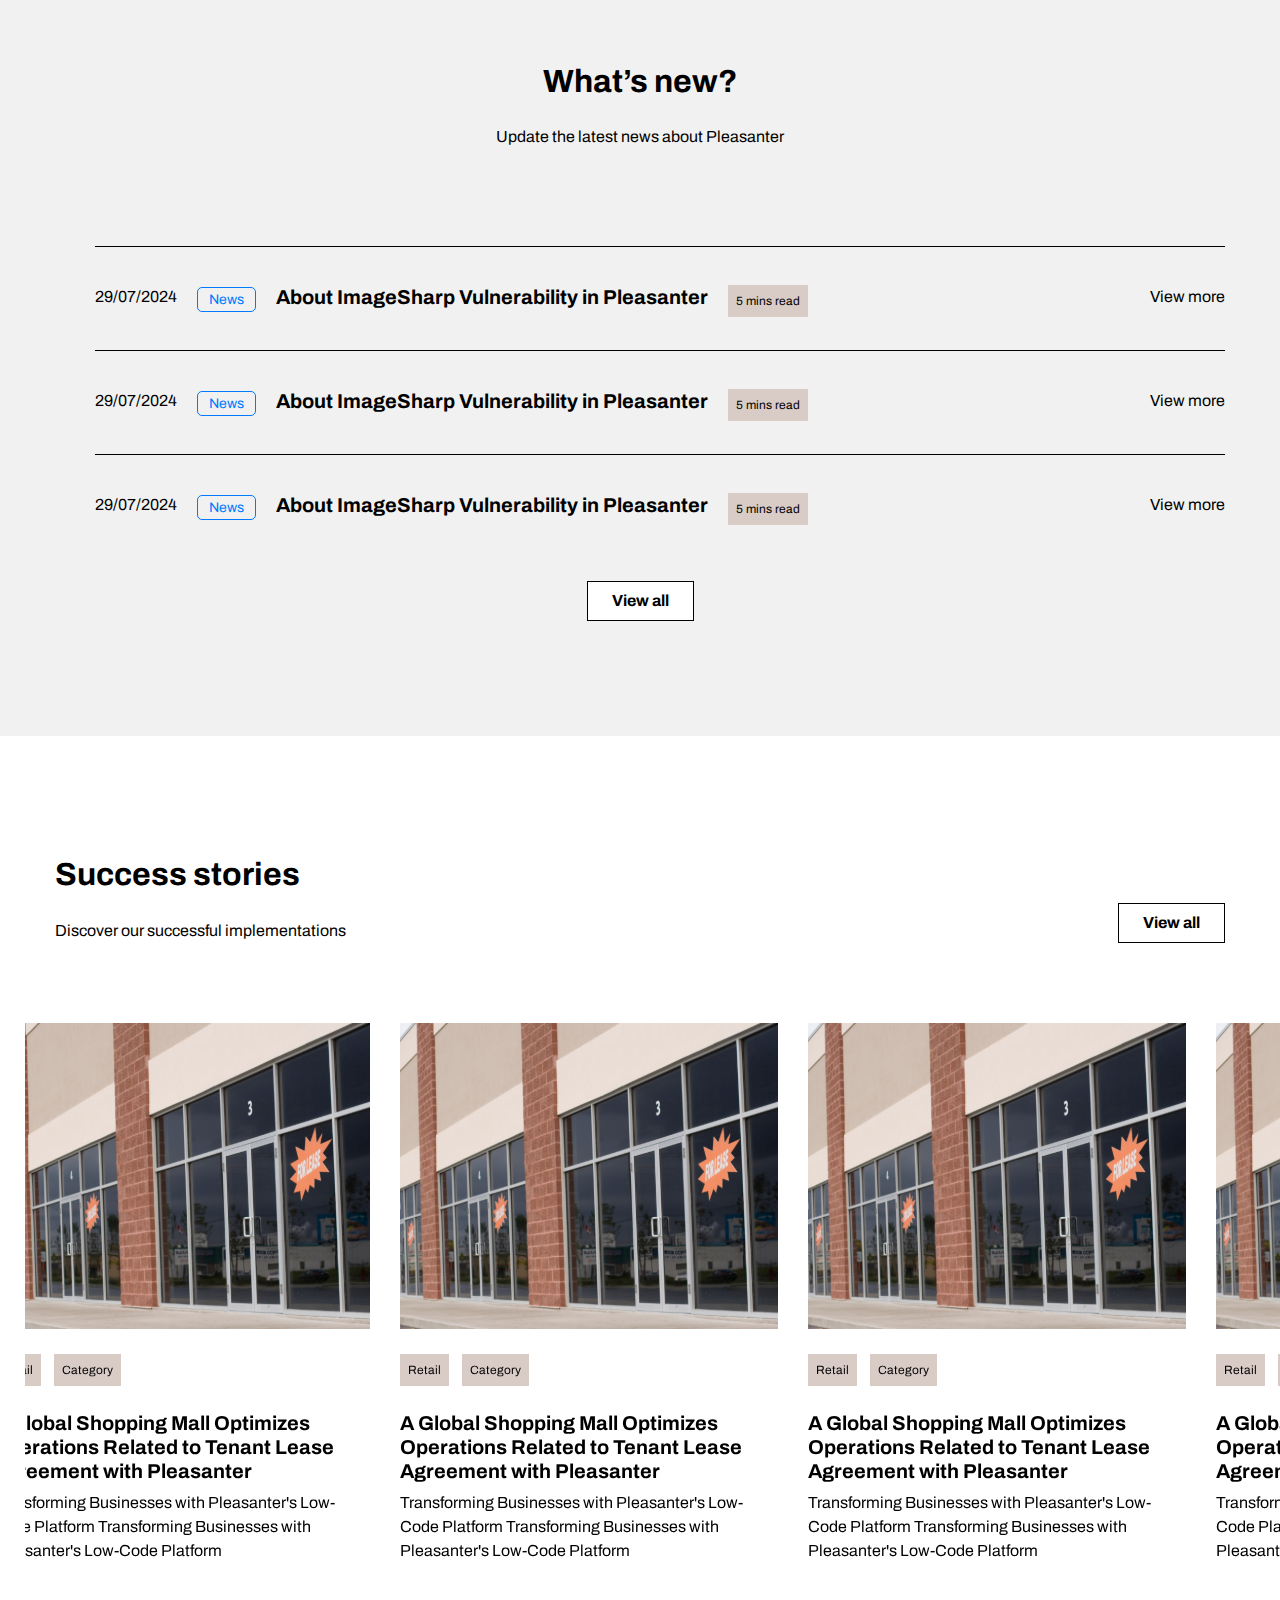
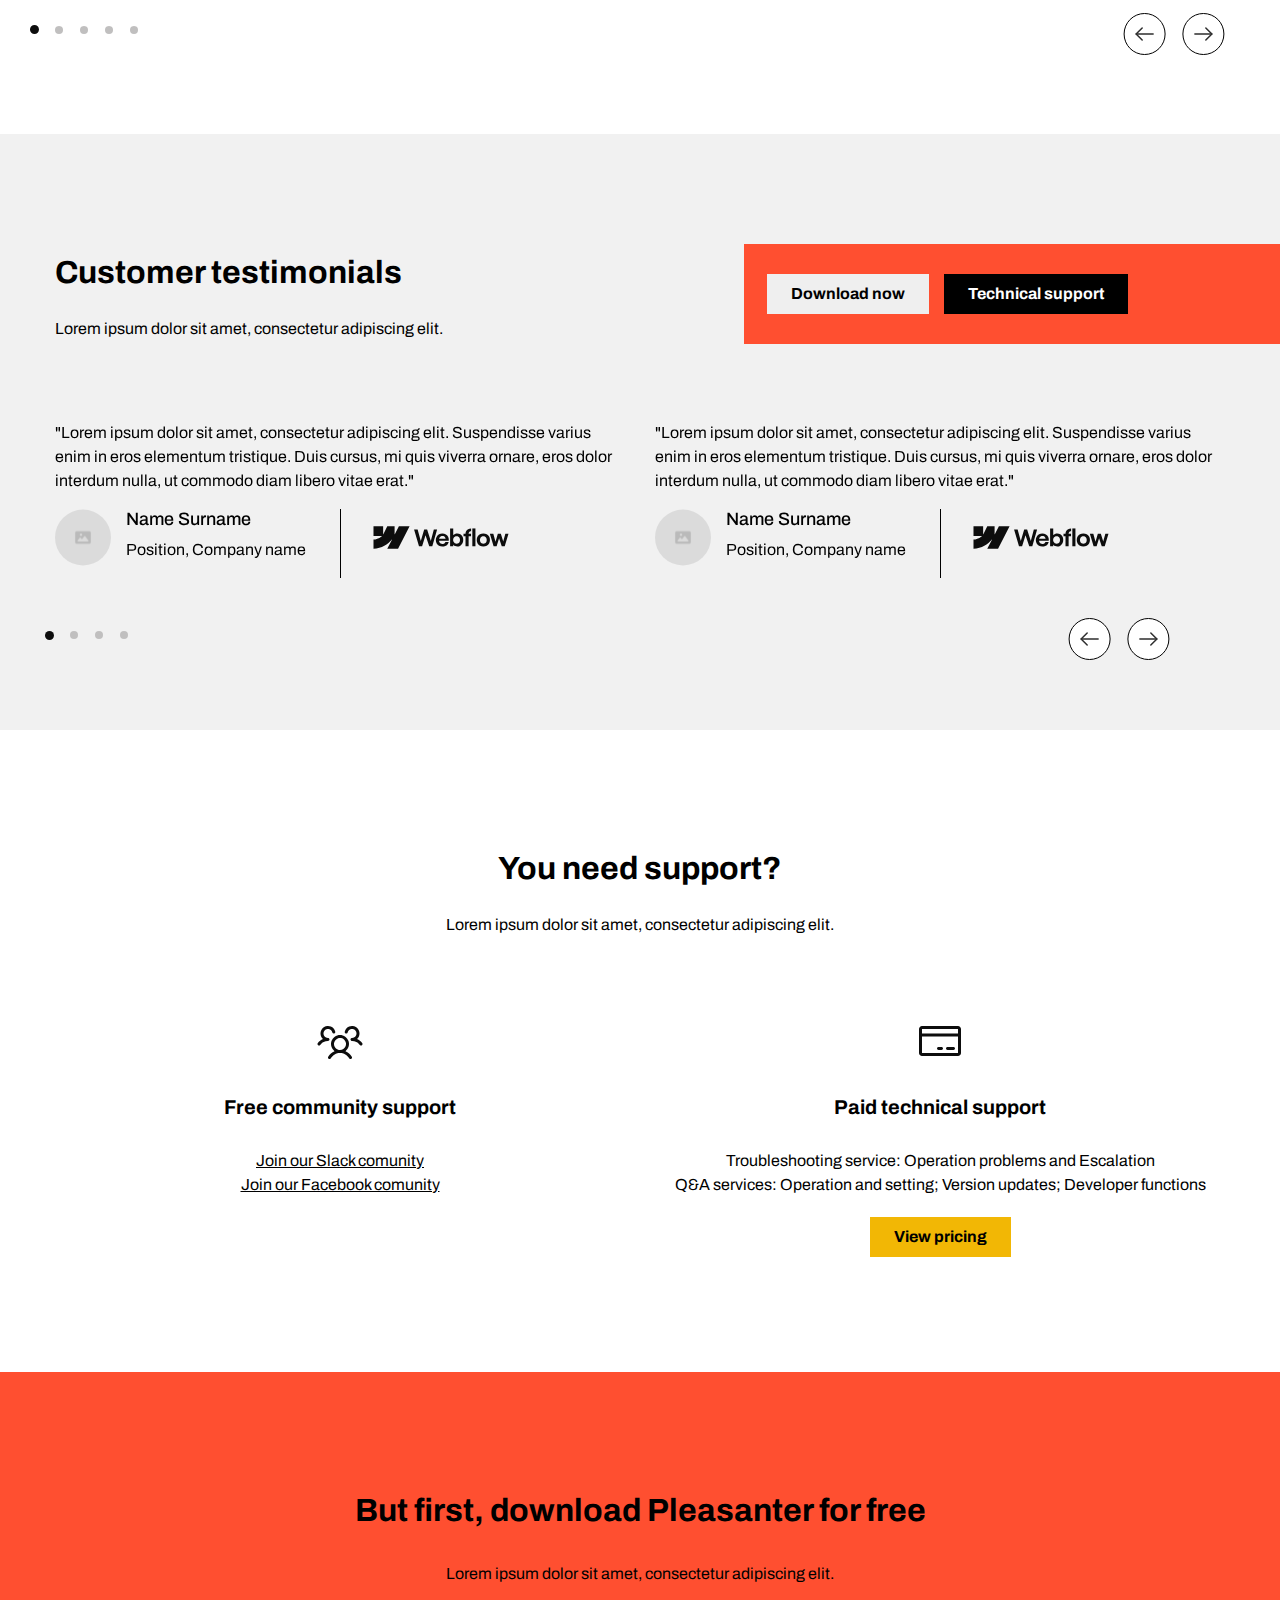
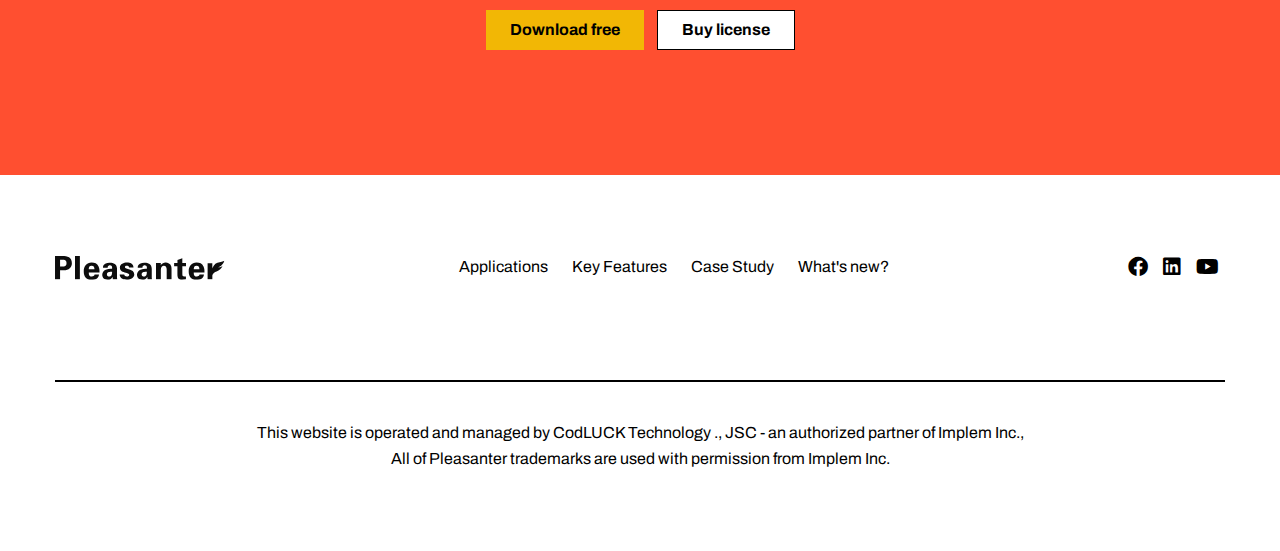
==== commit 31b415e2: "update latter sections" ====
--- a/index.html
+++ b/index.html
@@ -183,7 +183,7 @@
                         <li class="news__item d-flex justify-content-between py-3">
                             <div class="news__content">
                                 <time datetime="07-29-2024">29/07/2024</time>                                
-                                <a href=""><span class="news__category">News</span></a>
+                                <a href=""><span class="type">News</span></a>
                                 <h3>About ImageSharp Vulnerability in Pleasanter</h3>
                                 <span class="tag">5 mins read</span>
                             </div>
@@ -194,7 +194,7 @@
                         <li class="news__item d-flex justify-content-between py-3">
                             <div class="news__content">
                                 <time datetime="07-29-2024">29/07/2024</time>                                
-                                <a href=""><span class="news__category">News</span></a>
+                                <a href=""><span class="type">News</span></a>
                                 <h3>About ImageSharp Vulnerability in Pleasanter</h3>
                                 <span class="tag">5 mins read</span>
                             </div>
@@ -205,7 +205,7 @@
                         <li class="news__item d-flex justify-content-between py-3">
                             <div class="news__content">
                                 <time datetime="07-29-2024">29/07/2024</time>                                
-                                <a href=""><span class="news__category">News</span></a>
+                                <a href=""><span class="type">News</span></a>
                                 <h3>About ImageSharp Vulnerability in Pleasanter</h3>
                                 <span class="tag">5 mins read</span>
                             </div>
@@ -302,6 +302,84 @@
                     <h2 class="feedback__title">Customer testimonials</h2>
                     <p>Lorem ipsum dolor sit amet, consectetur adipiscing elit.</p>
                 </div>
+                <div class="feedback__function d-flex">
+                    <button class="feedback__function--download">Download now</button>
+                    <button class="feedback__function--support">Technical support</button>
+                </div>
+                <div class="feedback__slide">
+                    <div class="feedback__item">
+                        <div class="feedback__description">
+                            <p>"Lorem ipsum dolor sit amet, consectetur adipiscing elit. Suspendisse varius enim in eros elementum tristique. Duis cursus, mi quis viverra ornare, eros dolor interdum nulla, ut commodo diam libero vitae erat."</p>
+
+                        </div>
+                        <div class="feedback__info">
+                            <div class="feedback__avatar">
+                                <img src="assets/images/avatar.svg" alt="avatar">
+                            </div>
+                            <div class="feedback__name">
+                                <h4>Name Surname</h4>
+                                <p>Position, Company name</p>
+                            </div>
+                            <div class="feedback__logo">
+                                <img src="assets/images/webflow.svg" alt="webflow">    
+                            </div>
+                        </div>
+                    </div>
+                    <div class="feedback__item">
+                        <div class="feedback__description">
+                            <p>"Lorem ipsum dolor sit amet, consectetur adipiscing elit. Suspendisse varius enim in eros elementum tristique. Duis cursus, mi quis viverra ornare, eros dolor interdum nulla, ut commodo diam libero vitae erat."</p>
+
+                        </div>
+                        <div class="feedback__info">
+                            <div class="feedback__avatar">
+                                <img src="assets/images/avatar.svg" alt="avatar">
+                            </div>
+                            <div class="feedback__name">
+                                <h4>Name Surname</h4>
+                                <p>Position, Company name</p>
+                            </div>
+                            <div class="feedback__logo">
+                                <img src="assets/images/webflow.svg" alt="webflow">    
+                            </div>
+                        </div>
+                    </div>
+                    <div class="feedback__item">
+                        <div class="feedback__description">
+                            <p>"Lorem ipsum dolor sit amet, consectetur adipiscing elit. Suspendisse varius enim in eros elementum tristique. Duis cursus, mi quis viverra ornare, eros dolor interdum nulla, ut commodo diam libero vitae erat."</p>
+
+                        </div>
+                        <div class="feedback__info">
+                            <div class="feedback__avatar">
+                                <img src="assets/images/avatar.svg" alt="avatar">
+                            </div>
+                            <div class="feedback__name">
+                                <h4>Name Surname</h4>
+                                <p>Position, Company name</p>
+                            </div>
+                            <div class="feedback__logo">
+                                <img src="assets/images/webflow.svg" alt="webflow">    
+                            </div>
+                        </div>
+                    </div>
+                    <div class="feedback__item">
+                        <div class="feedback__description">
+                            <p>"Lorem ipsum dolor sit amet, consectetur adipiscing elit. Suspendisse varius enim in eros elementum tristique. Duis cursus, mi quis viverra ornare, eros dolor interdum nulla, ut commodo diam libero vitae erat."</p>
+
+                        </div>
+                        <div class="feedback__info">
+                            <div class="feedback__avatar">
+                                <img src="assets/images/avatar.svg" alt="avatar">
+                            </div>
+                            <div class="feedback__name">
+                                <h4>Name Surname</h4>
+                                <p>Position, Company name</p>
+                            </div>
+                            <div class="feedback__logo">
+                                <img src="assets/images/webflow.svg" alt="webflow">    
+                            </div>
+                        </div>
+                    </div>
+                </div>
             </div>
         </div>
     </section>
@@ -313,6 +391,21 @@
                     <h2 class="support__title">You need support?</h2>
                     <p>Lorem ipsum dolor sit amet, consectetur adipiscing elit.</p>
                 </div>
+                <div class="support__flex row">
+                    <div class="support__free col-lg-6 col-md-12">
+                        <img src="assets/images/free.svg" alt="free support">
+                        <h3>Free community support</h3>
+                        <a href="#">Join our Slack comunity</a> <br/>
+                        <a href="#">Join our Facebook comunity</a>
+                    </div>
+                    <div class="support__paid col-lg-6 col-md-12">
+                        <img src="assets/images/paid.svg" alt="paid support">
+                        <h3>Paid technical support</h3>
+                        <p>Troubleshooting service: Operation problems and Escalation</p>
+                        <p>Q&A services: Operation and setting; Version updates; Developer functions</p>
+                        <button class="btnYellow">View pricing</button>
+                    </div>
+                </div>
             </div>
         </div>
     </section>
@@ -324,13 +417,16 @@
                     <h2 class="download__title">But first, download Pleasanter for free</h2>
                     <p>Lorem ipsum dolor sit amet, consectetur adipiscing elit.</p>
                 </div>
+                <div class="download__buttons">
+                    <button class="btnYellow">Download free</button>
+                    <button class="btnWhite">Buy license</button>
+                </div>
             </div>
         </div>
     </section>
 
     <footer class="footer">
-        <div class="padding-tb">
-            <div class="container">
+        <div class="container">
                 <div class="footer__info">
                     <a href="/" class="header__logo">
                         <img src="assets/images/footer.svg" alt="pleasanter" width="170px">
@@ -351,7 +447,6 @@
                     <p>This website is operated and managed by CodLUCK Technology ., JSC - an authorized partner of Implem Inc.,</p>
                     <p>All of Pleasanter trademarks are used with permission from Implem Inc.</p>
                 </div>
-            </div>
         </div>
     </footer>
 
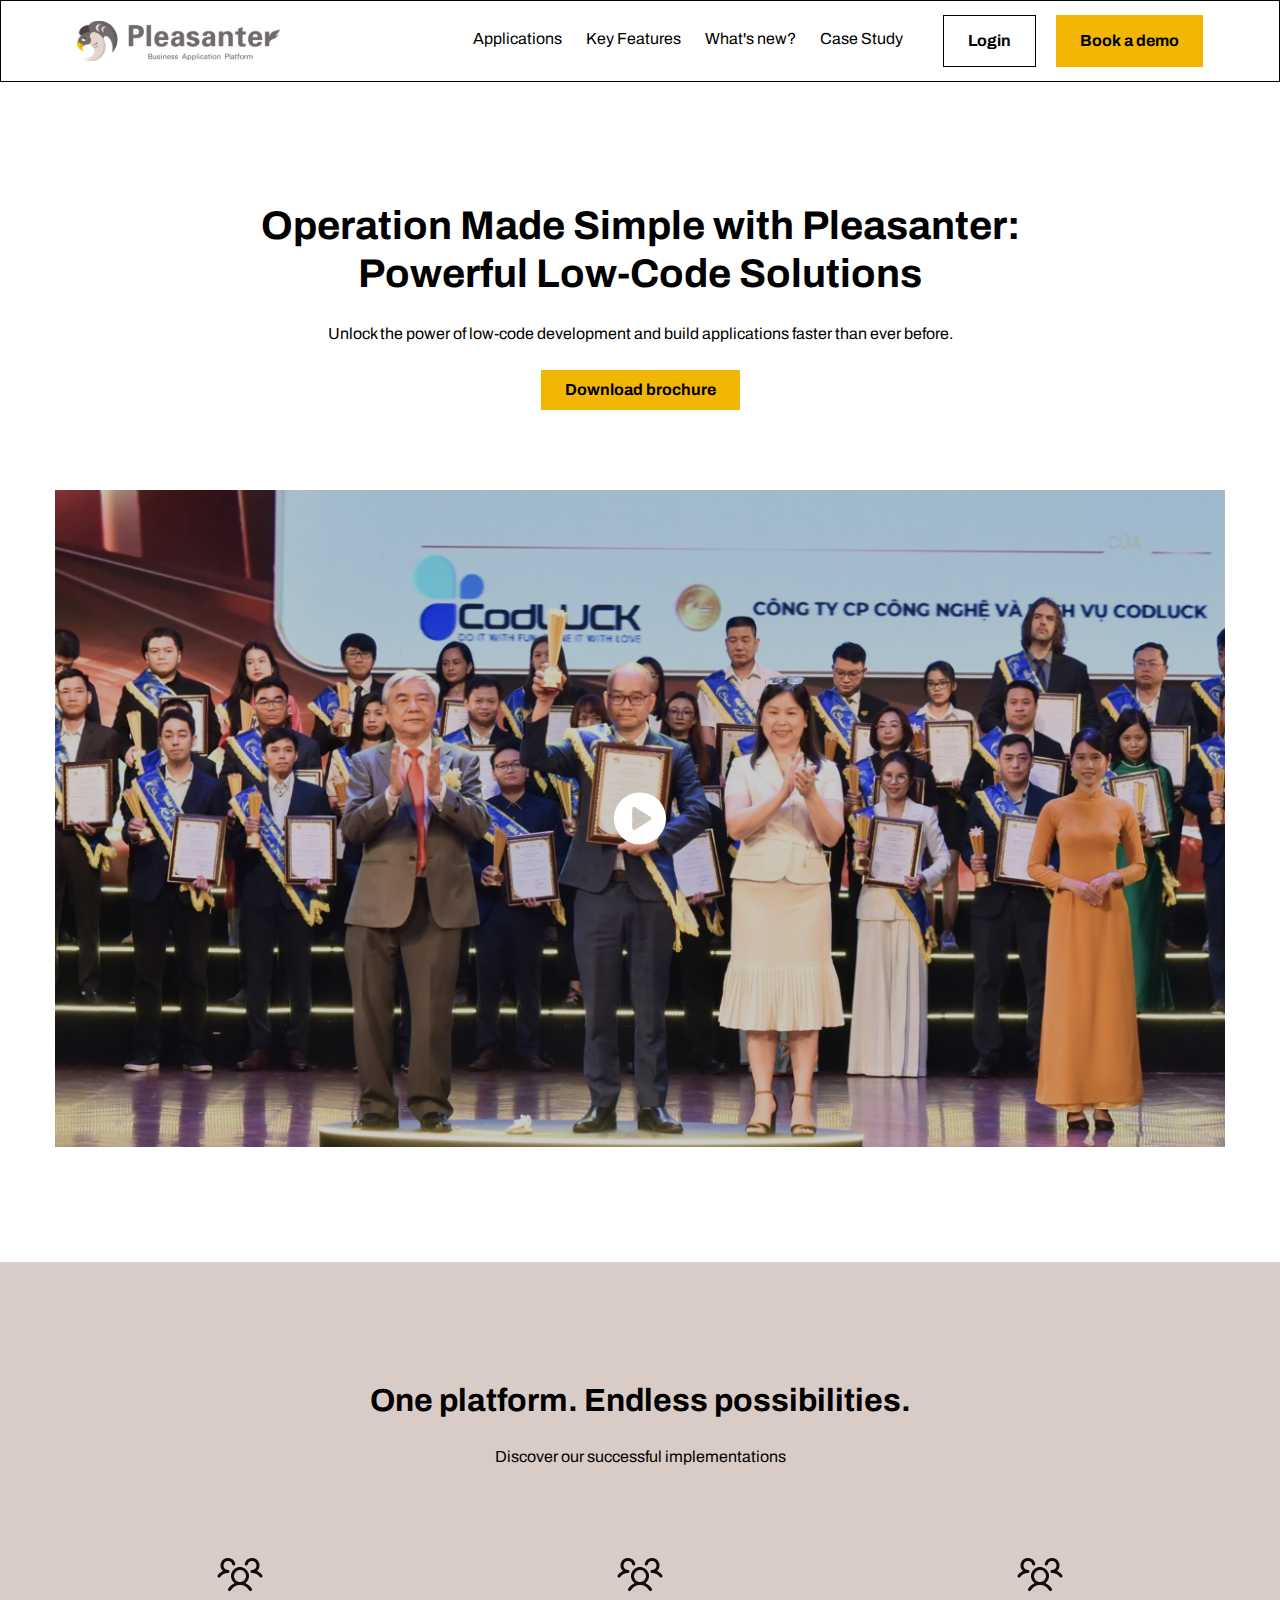
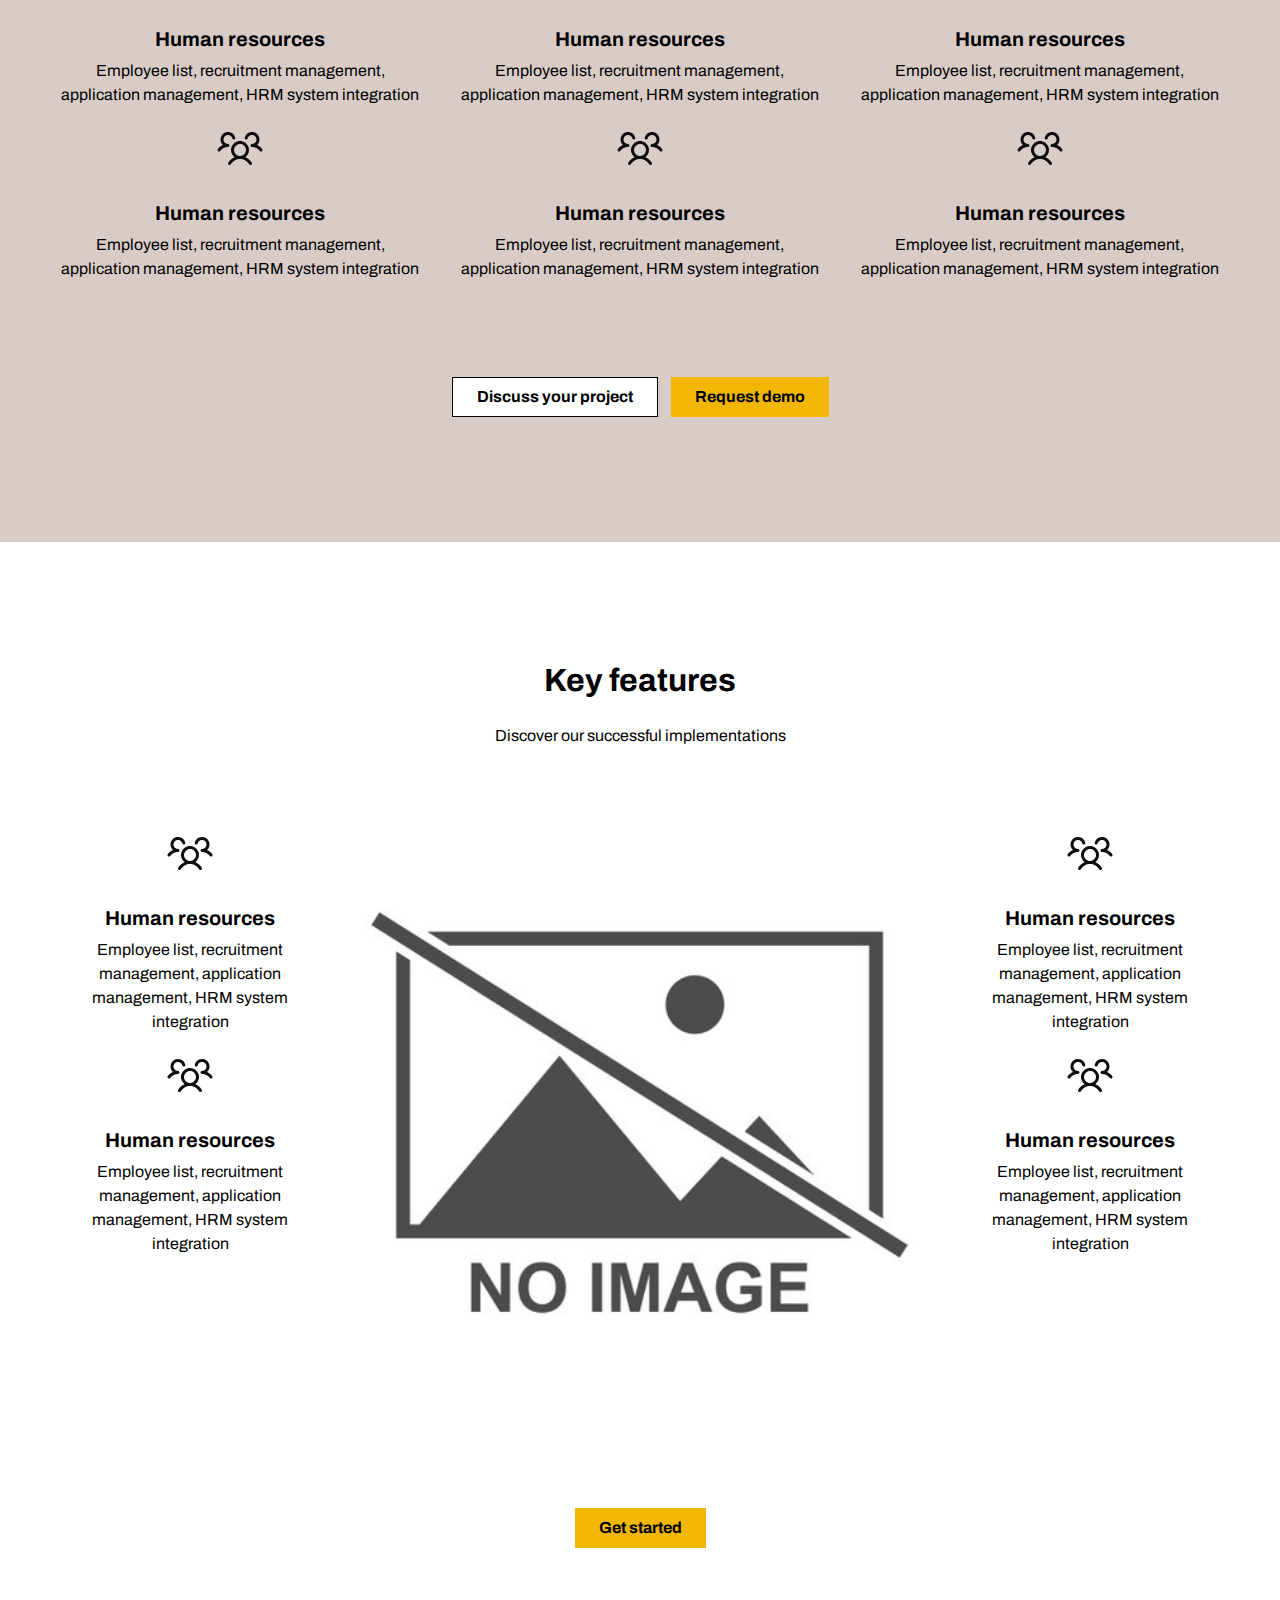
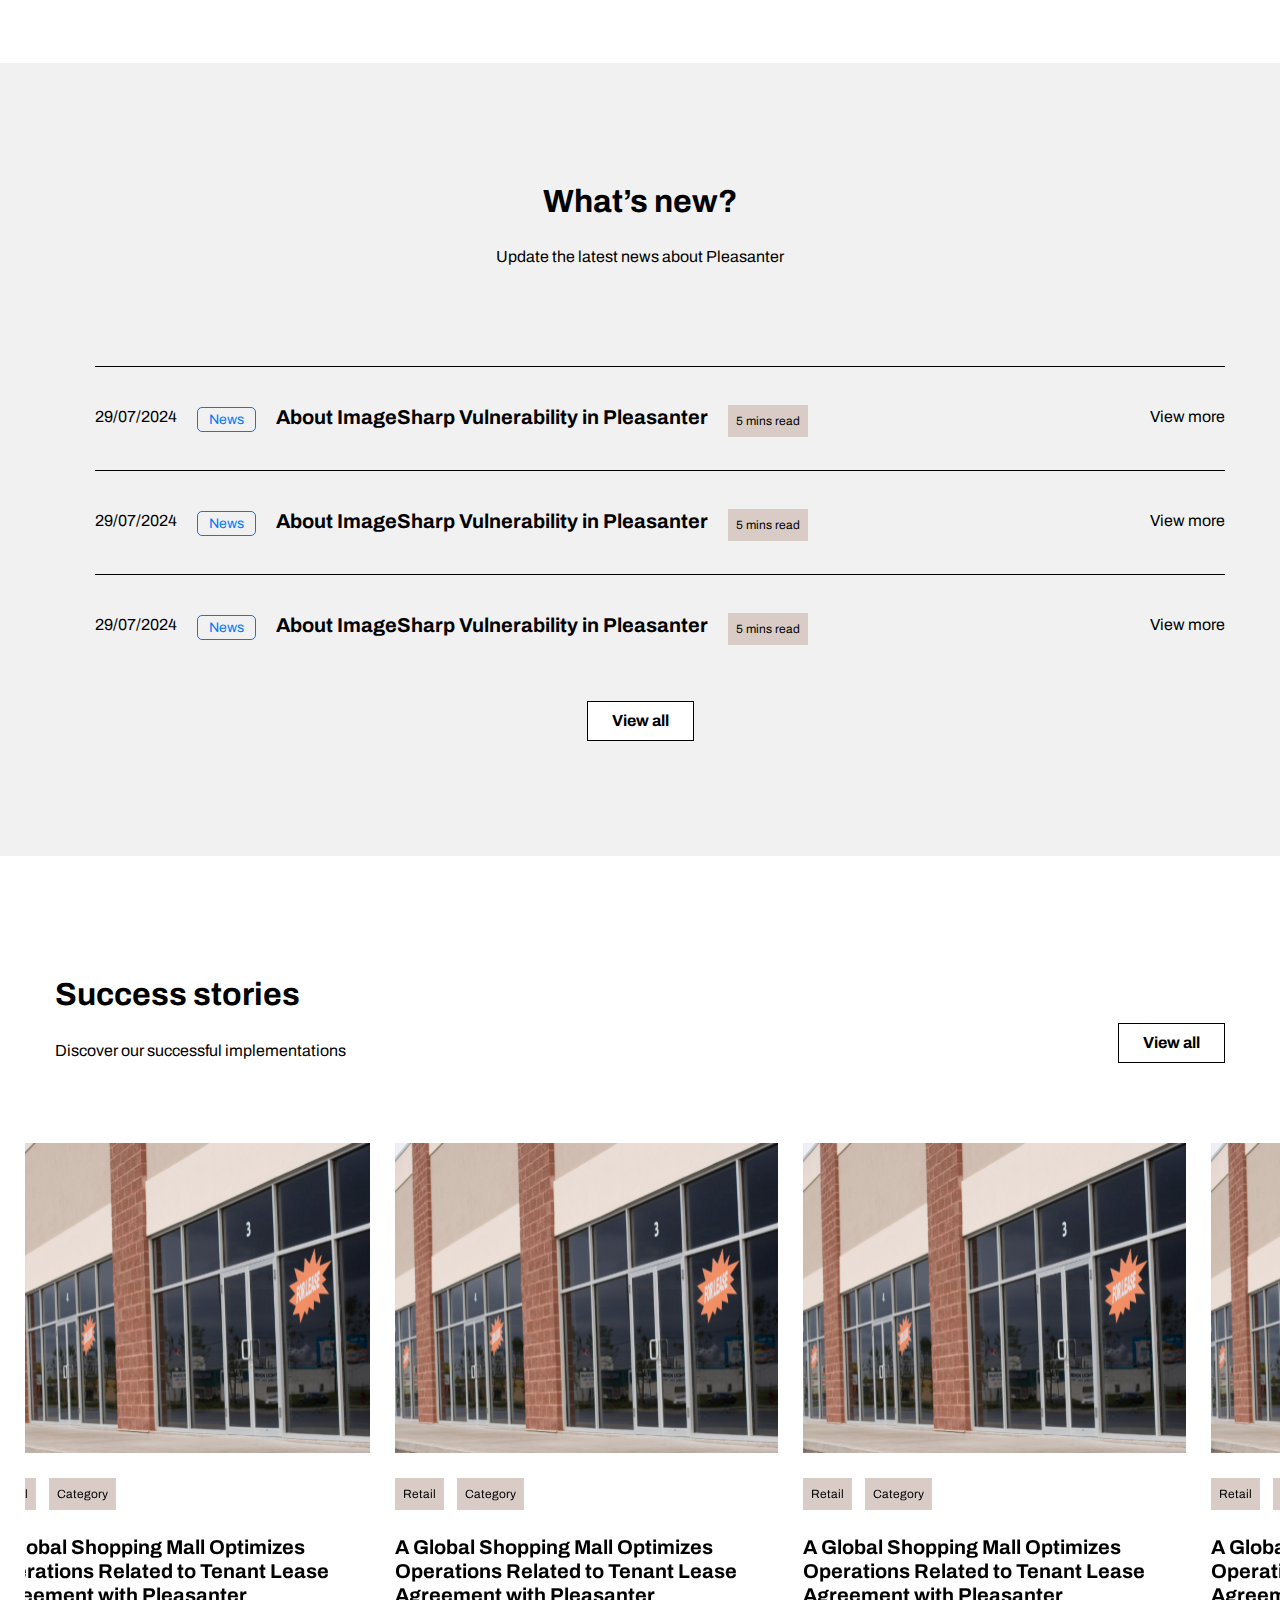
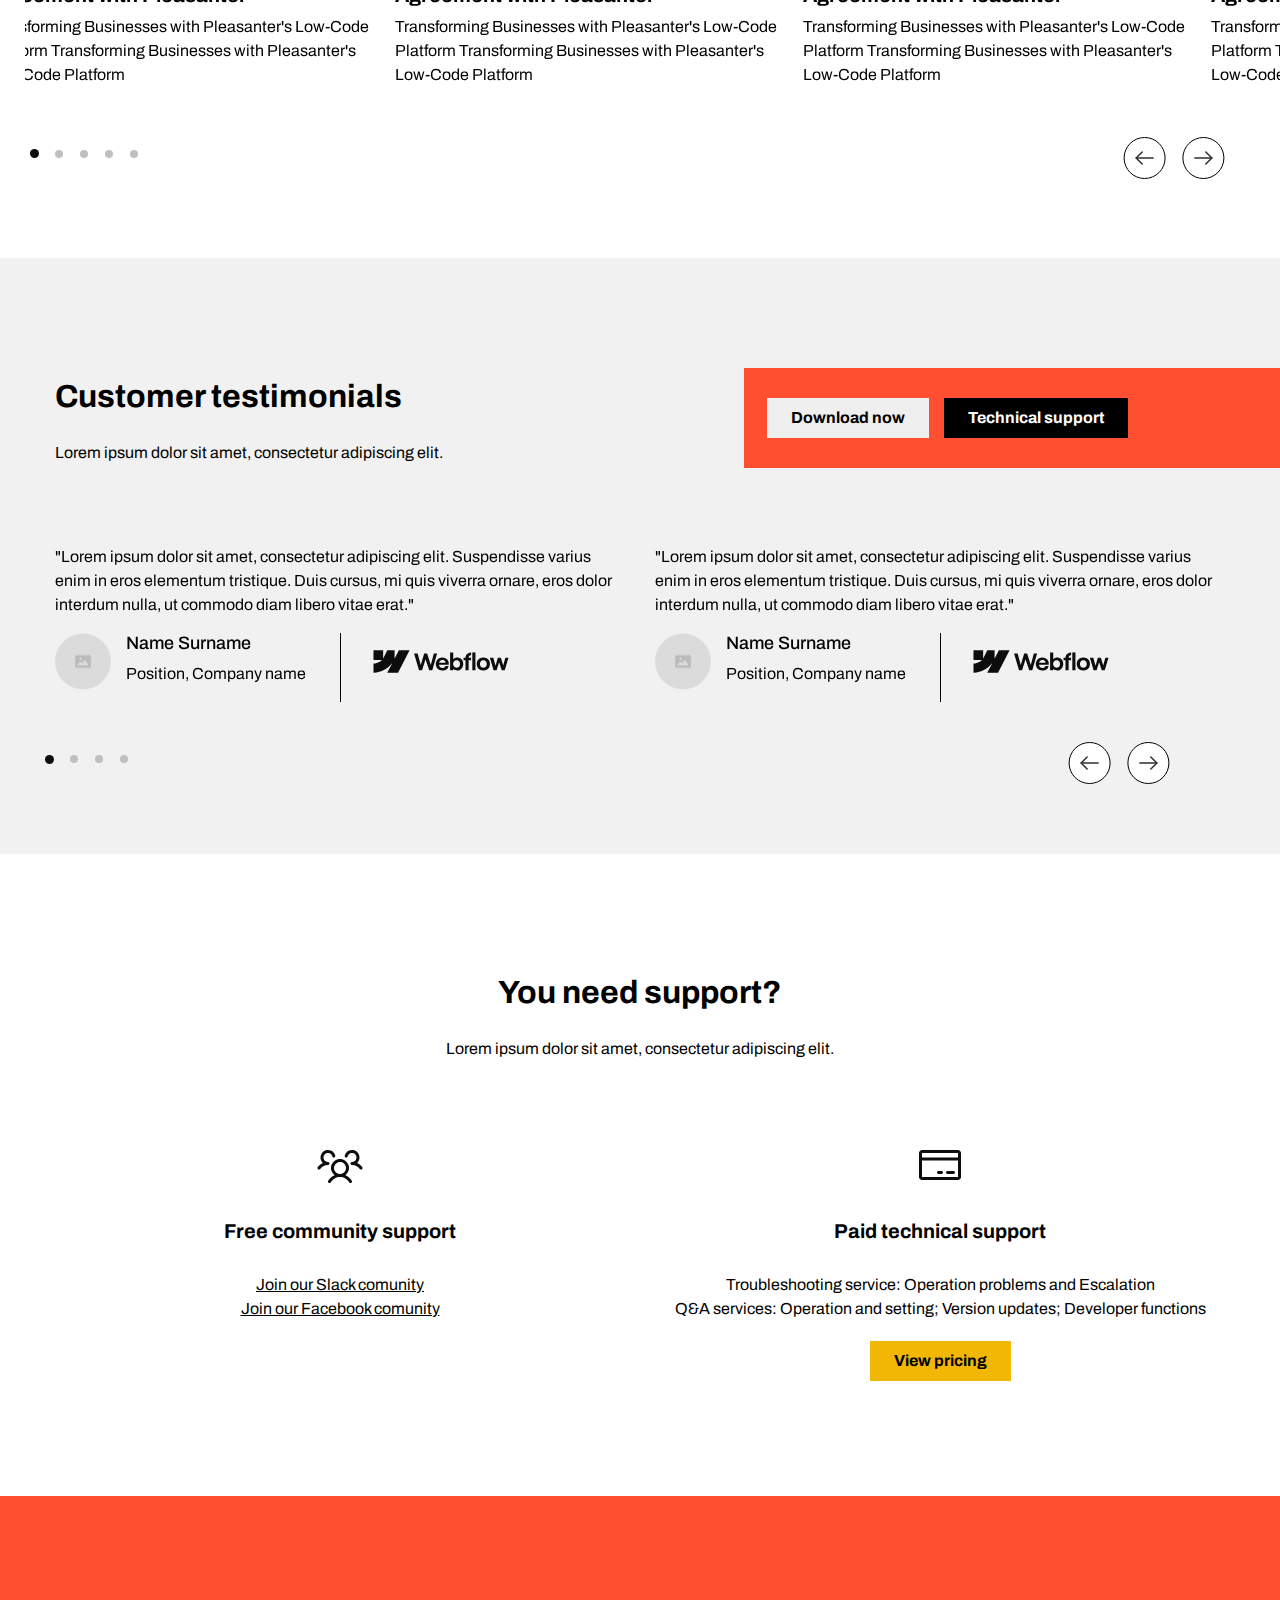
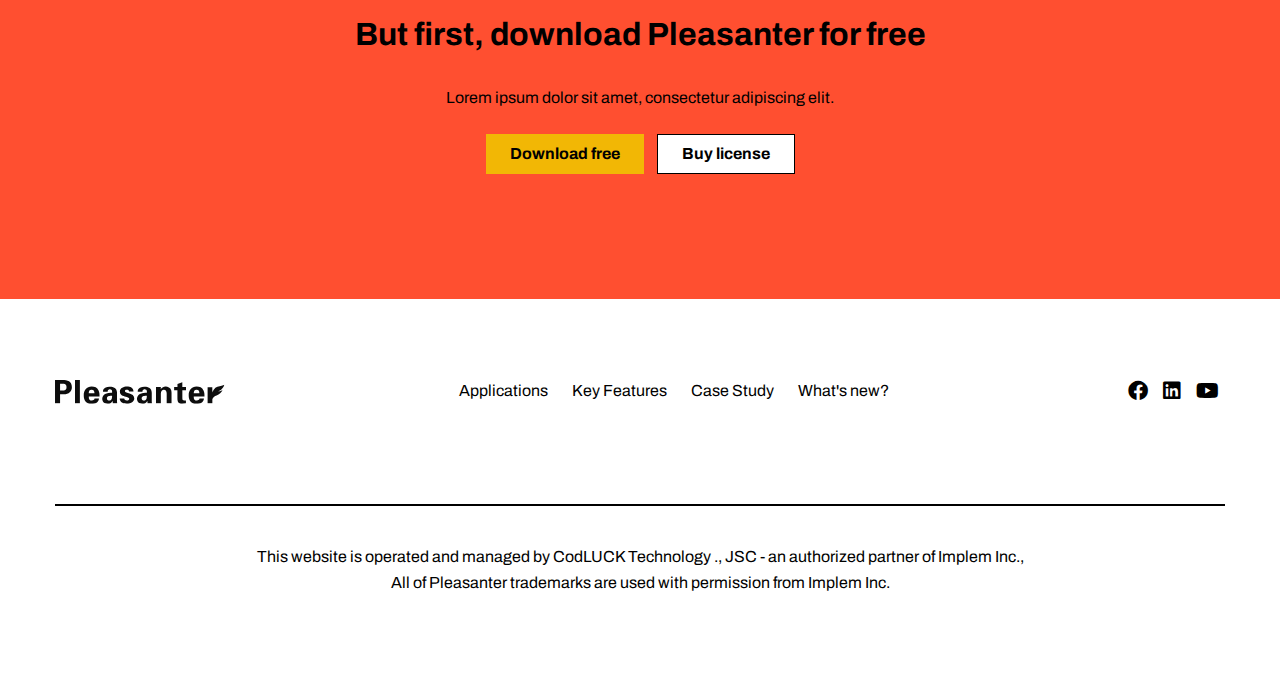
==== commit 850115d0: "fix minor responsive bug" ====
--- a/index.html
+++ b/index.html
@@ -149,7 +149,9 @@
                             </div>
                         </div>
                         <div class="col-lg-6">
-                            <img src="assets/images/no_image.jpg" alt="placeholder">
+                            <div class="feature__image">
+                                <img src="assets/images/no_image.jpg" alt="placeholder" width=100%>
+                            </div>
                         </div>
                         <div class="col-lg-3">
                           <div class="feature__item">
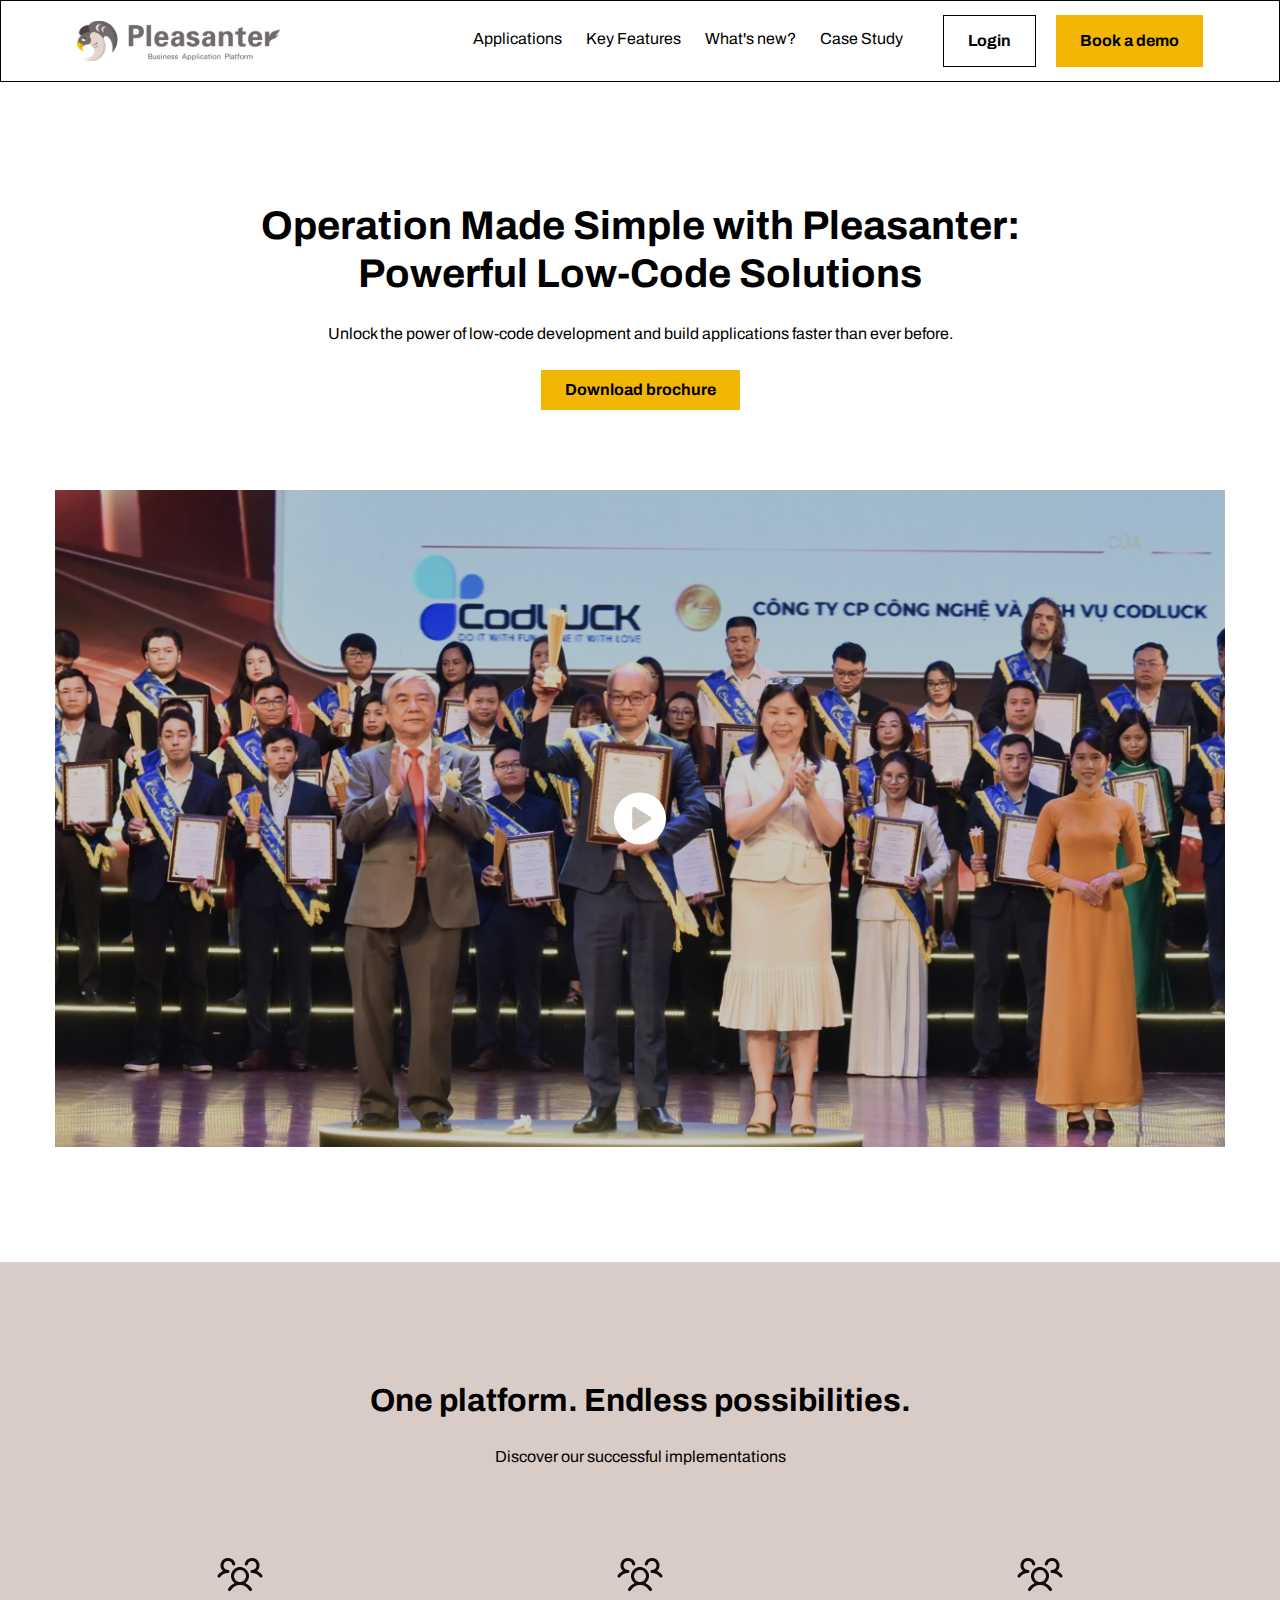
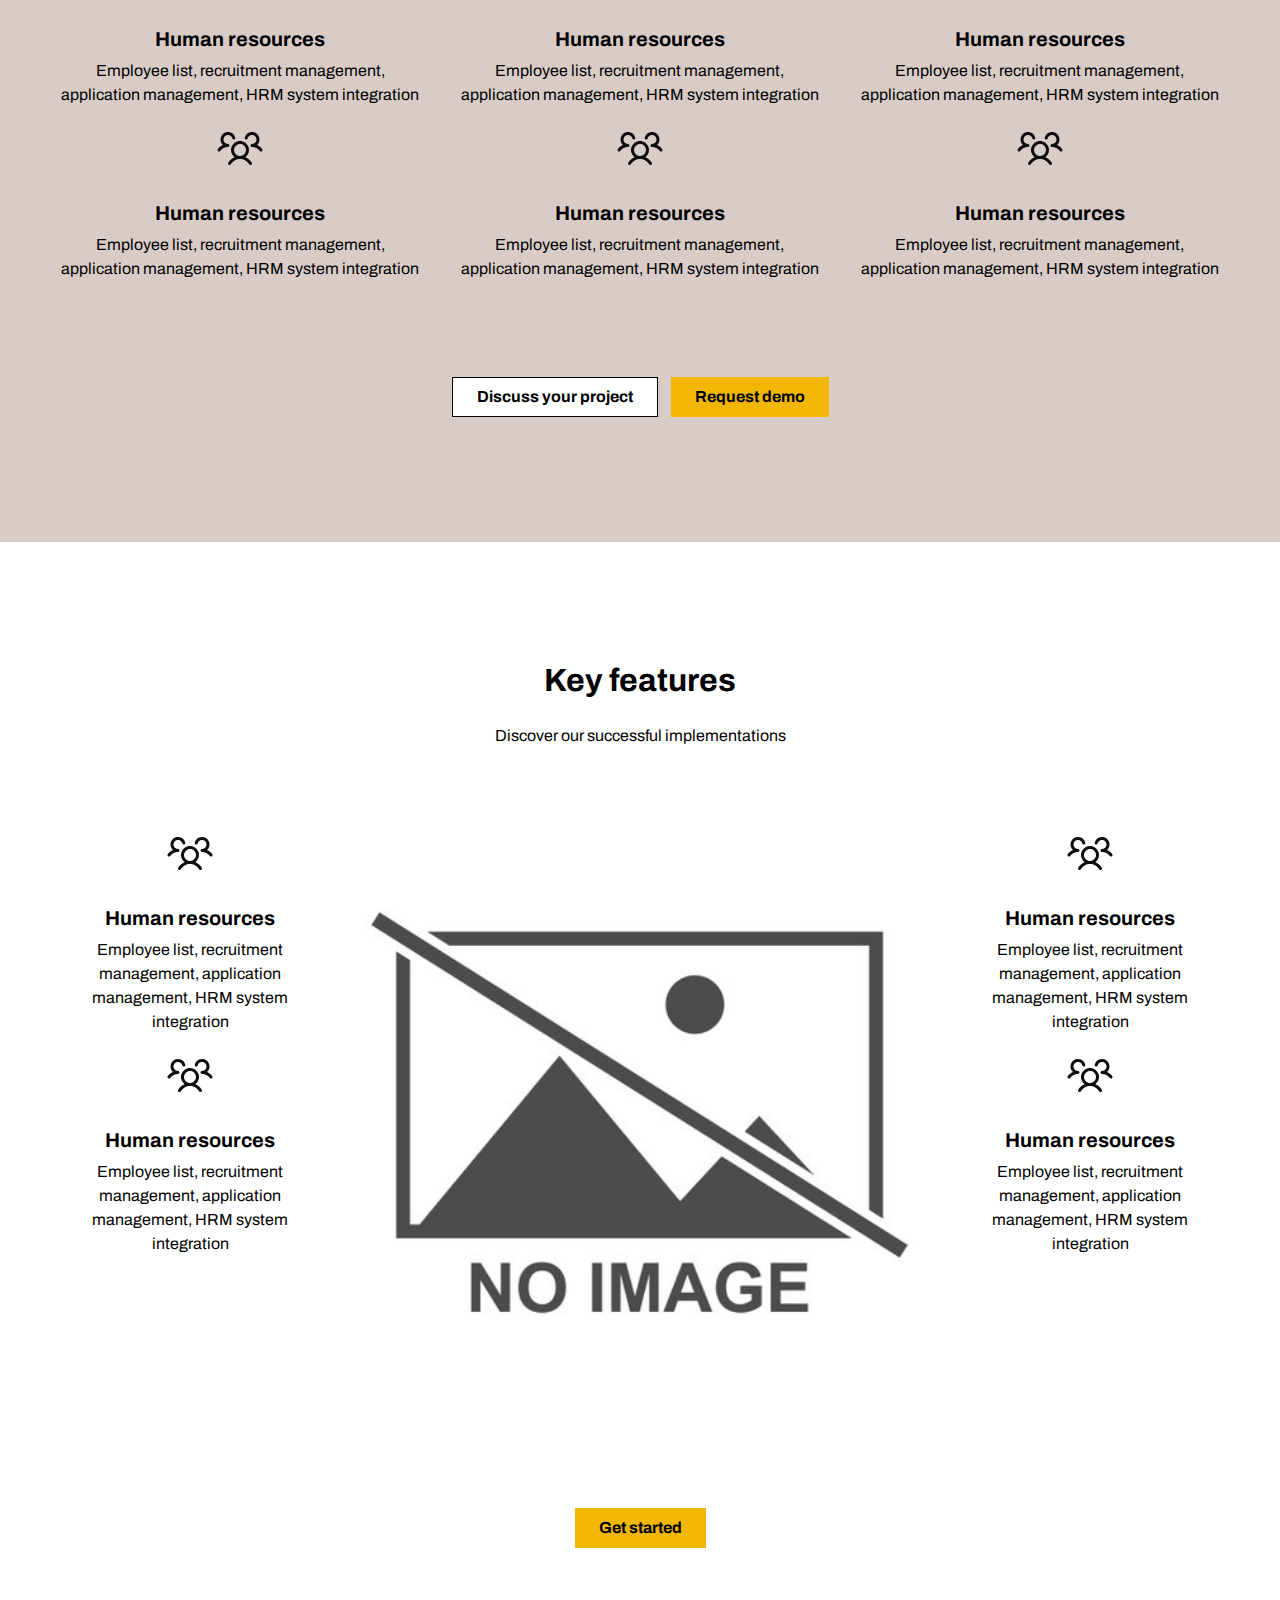
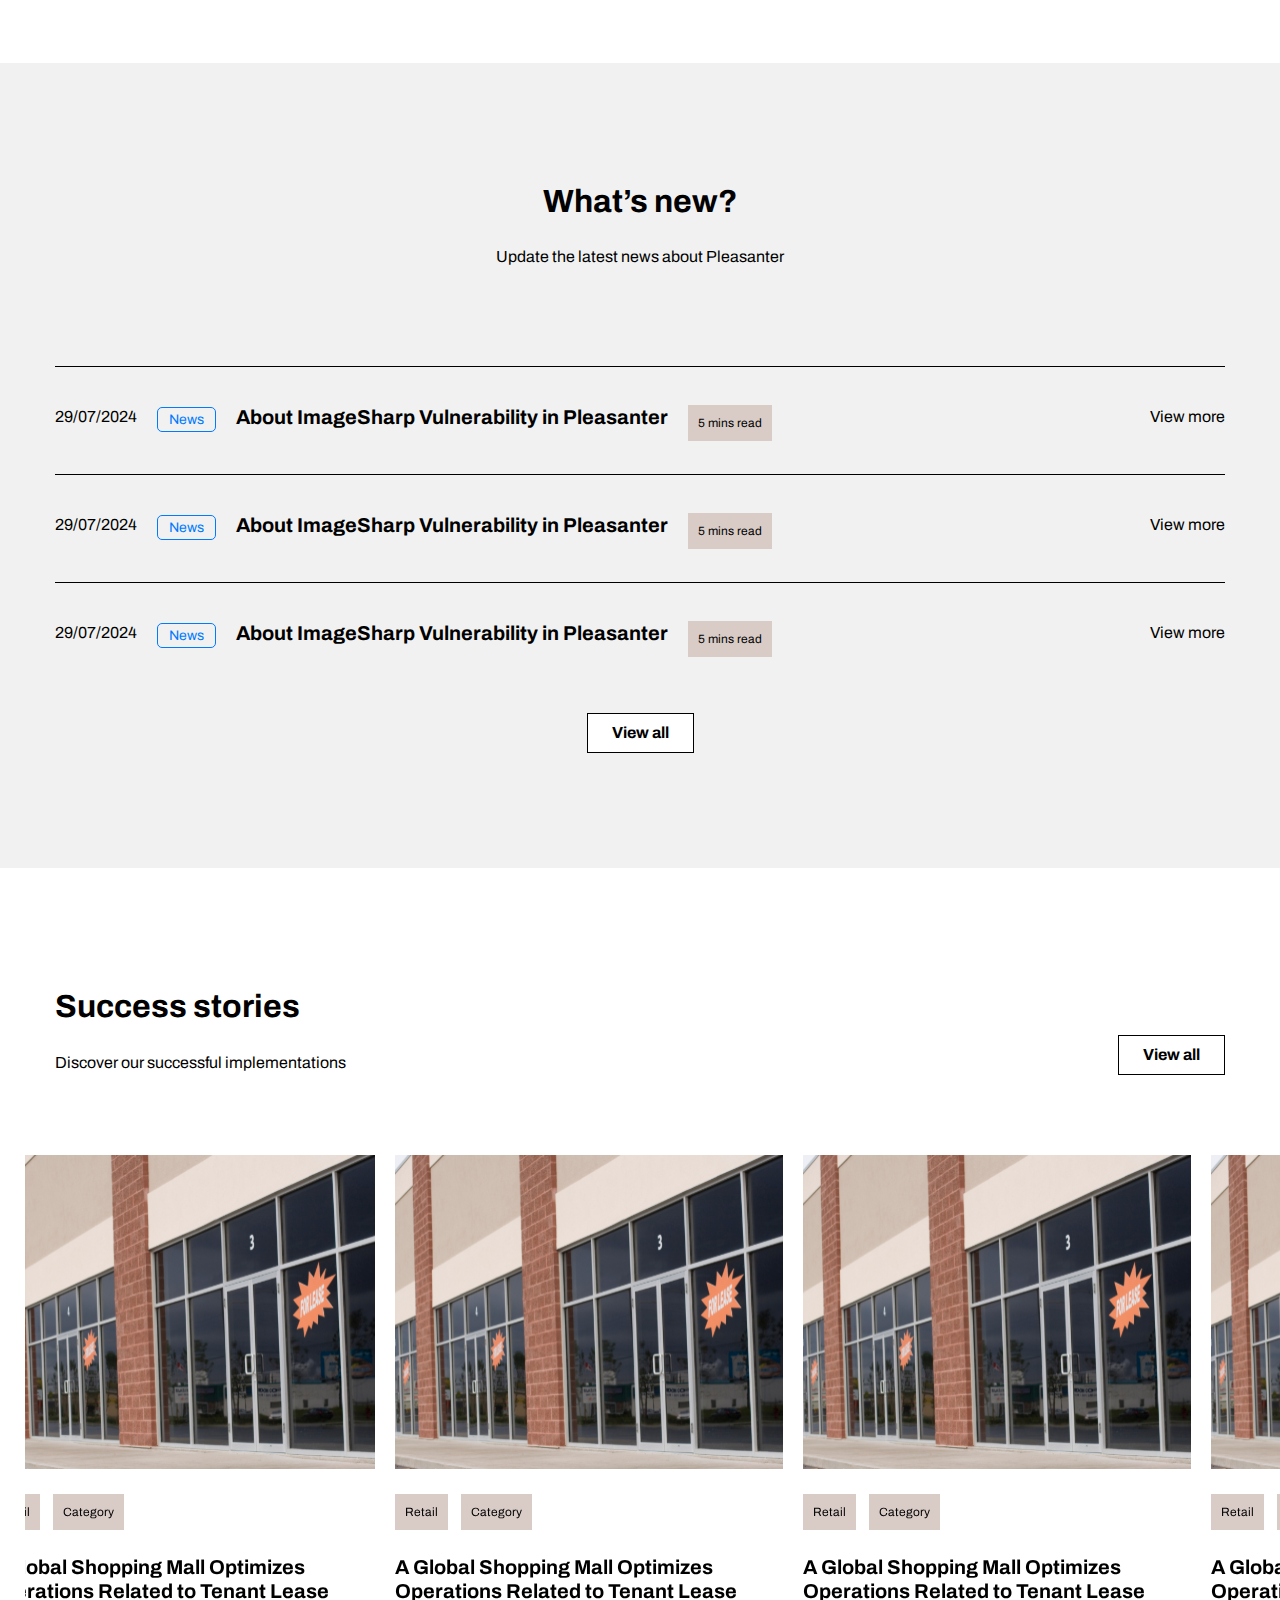
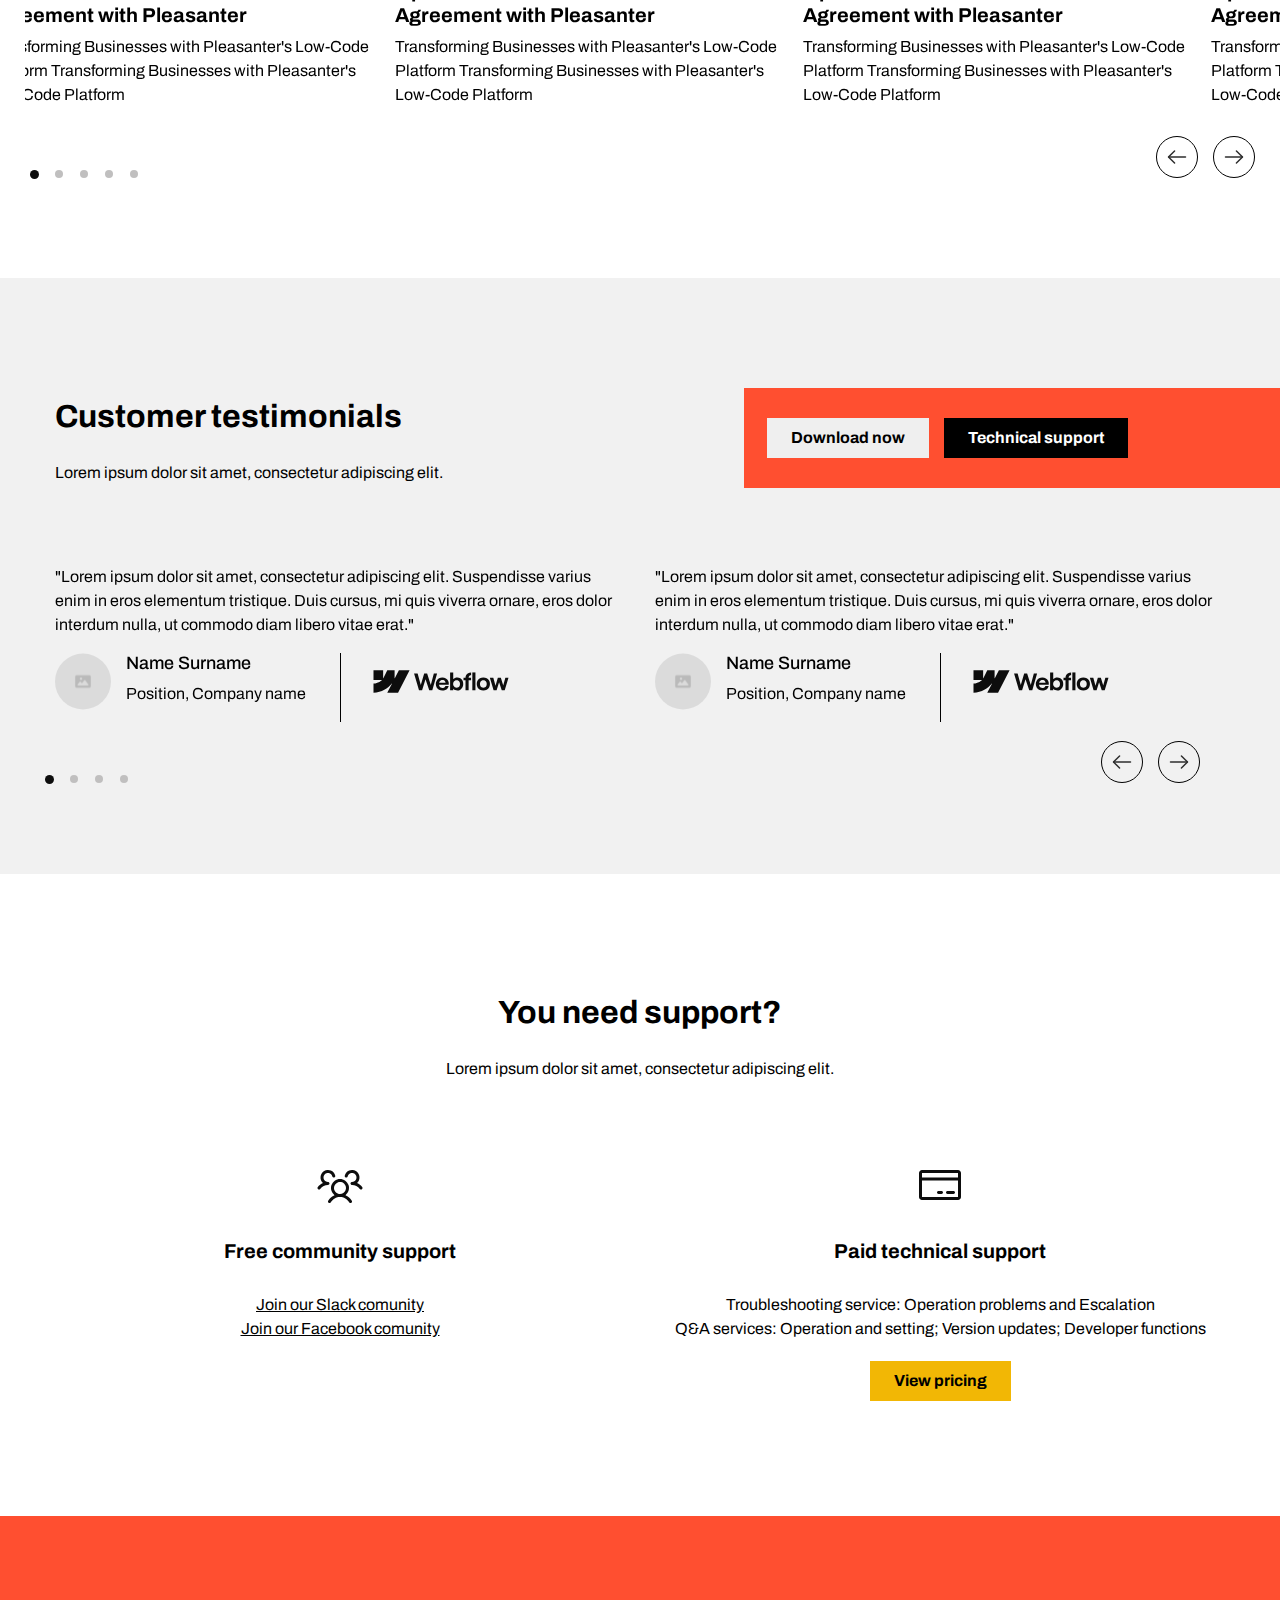
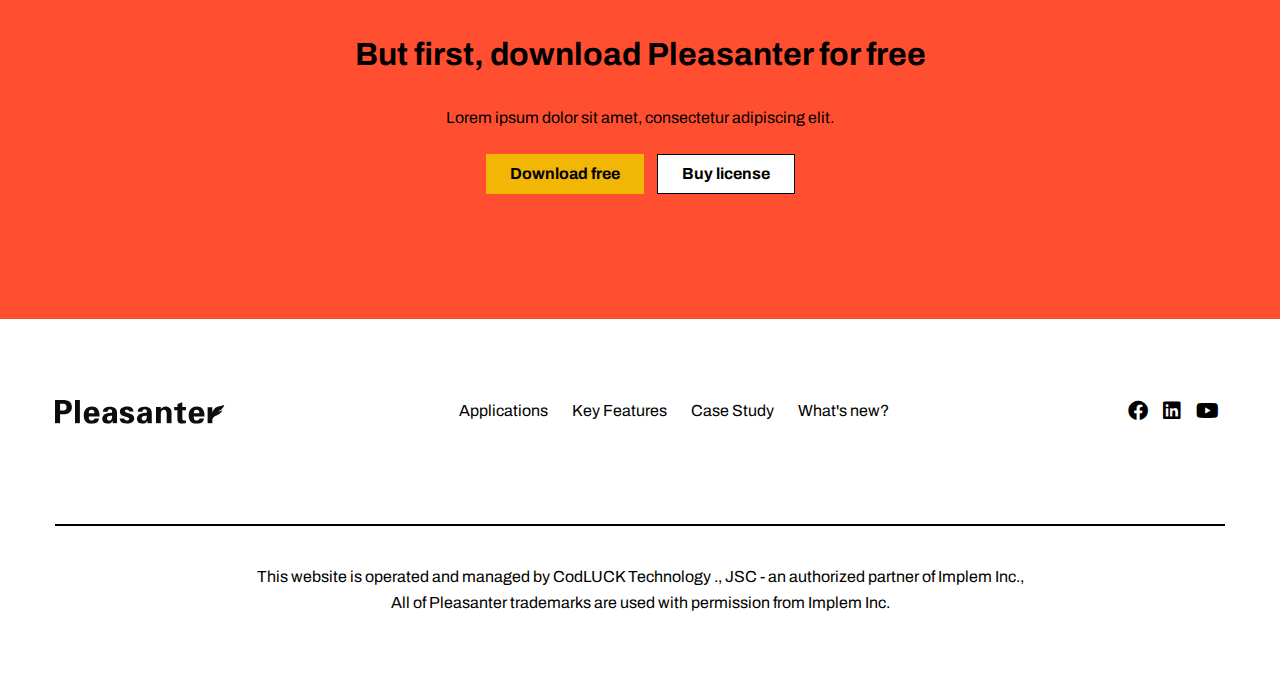
